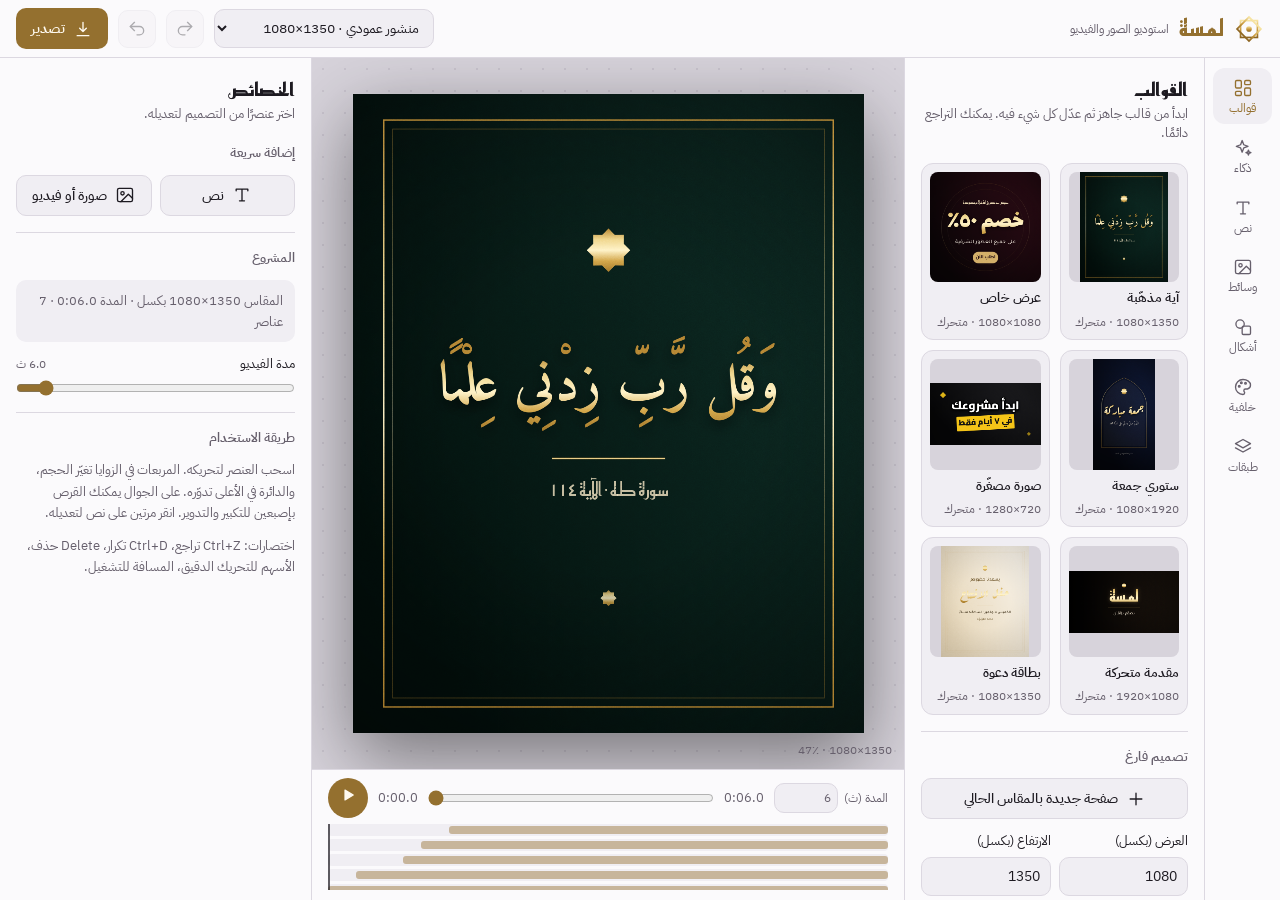
==== studio/index.html @ baea2e4d "Point Lamsa Studio's public link at the latest version Co-Authored-By: Claude Opus 5.5 <noreply@anth" ====
<!doctype html>
<html lang="ar" dir="rtl">
<head>
<meta charset="utf-8">
<meta name="viewport" content="width=device-width,initial-scale=1">
<title>استوديو لمسة</title>
<meta name="description" content="استوديو مجاني لتصميم الصور والفيديو يعمل من المتصفح مباشرة، دون تثبيت.">
<meta name="theme-color" content="#121015">
<link rel="preconnect" href="https://fonts.googleapis.com">
<link rel="preconnect" href="https://fonts.gstatic.com" crossorigin>
<link rel="stylesheet" href="https://fonts.googleapis.com/css2?family=Amiri:wght@400;700&family=Aref+Ruqaa:wght@400;700&family=Cairo:wght@400;700;900&family=Changa:wght@400;700;800&family=El+Messiri:wght@400;700&family=IBM+Plex+Sans+Arabic:wght@400;500;600&family=Lalezar&family=Marhey:wght@400;700&family=Noto+Kufi+Arabic:wght@400;700;900&family=Playfair+Display:wght@400;700;900&family=Reem+Kufi:wght@400;700&family=Scheherazade+New:wght@400;700&family=Tajawal:wght@400;500;700;900&display=swap">
<style>
/* Layout: editor shell. Tool rail and tool panel on the reading (right) side, stage in the centre, properties opposite; on phones the stage sits over a sheet with a bottom tab bar. */
:root{
  --ink:#121015; --panel:#19161d; --raise:#231f28; --line:#302a35; --fg:#f2ece2; --muted:#a0969d;
  --gold:#d4b06a; --gold-hi:#f0d79c; --on-gold:#1a1408; --danger:#e57361; --stage:#0b090d; --dot:#1c1820;
  --f-display:"Reem Kufi","Noto Kufi Arabic",serif;
  --f-body:"IBM Plex Sans Arabic","Tajawal",system-ui,sans-serif;
  color-scheme:dark;
}
@media (prefers-color-scheme: light){
  :root:not([data-theme="dark"]){ --ink:#e9e7ec; --panel:#fbfafc; --raise:#f0eef3; --line:#dcd8e1; --fg:#1d1a21; --muted:#665f6c;
    --gold:#94702f; --gold-hi:#7a5a1f; --on-gold:#fffaf0; --danger:#b8442f; --stage:#d7d3db; --dot:#c9c4ce; color-scheme:light }
}
:root[data-theme="light"]{ --ink:#e9e7ec; --panel:#fbfafc; --raise:#f0eef3; --line:#dcd8e1; --fg:#1d1a21; --muted:#665f6c;
  --gold:#94702f; --gold-hi:#7a5a1f; --on-gold:#fffaf0; --danger:#b8442f; --stage:#d7d3db; --dot:#c9c4ce; color-scheme:light }
:root[data-theme="dark"]{ --ink:#121015; --panel:#19161d; --raise:#231f28; --line:#302a35; --fg:#f2ece2; --muted:#a0969d;
  --gold:#d4b06a; --gold-hi:#f0d79c; --on-gold:#1a1408; --danger:#e57361; --stage:#0b090d; --dot:#1c1820; color-scheme:dark }

*{box-sizing:border-box}
[hidden]{display:none!important}
html,body{height:100%}
body{margin:0;background:var(--ink);color:var(--fg);font:14px/1.5 var(--f-body);-webkit-font-smoothing:antialiased;overflow:hidden}
button,input,select,textarea{font:inherit;color:inherit}
button{cursor:pointer}
:focus-visible{outline:2px solid var(--gold);outline-offset:2px}
svg.i{width:20px;height:20px;flex:none;fill:none;stroke:currentColor;stroke-width:1.6;stroke-linecap:round;stroke-linejoin:round}

.app{height:100%;display:grid;grid-template-columns:76px 300px minmax(0,1fr) 312px;grid-template-rows:58px minmax(0,1fr) auto;
  grid-template-areas:"top top top top" "rail tools stage props" "rail tools time props"}

/* top bar */
.top{grid-area:top;display:flex;align-items:center;gap:10px;padding-inline:16px;background:var(--panel);border-bottom:1px solid var(--line);min-width:0}
.brand{display:flex;align-items:center;gap:10px;margin-inline-end:auto;min-width:0}
.brand svg{width:30px;height:30px;flex:none}
.brand b{font:700 23px/1 var(--f-display);color:var(--gold)}
.brand small{color:var(--muted);font-size:12px;white-space:nowrap}
.top select{max-width:220px;min-width:0;padding:7px 10px;border-radius:10px;border:1px solid var(--line);background:var(--raise)}
.ibtn{display:inline-grid;place-items:center;width:38px;height:38px;border-radius:10px;border:1px solid var(--line);background:var(--raise);color:var(--fg);padding:0;flex:none}
.ibtn:disabled{opacity:.35;cursor:default}
.ibtn.sm{width:32px;height:32px;border-radius:8px}
.ibtn.sm svg.i{width:17px;height:17px}
.btn{display:inline-flex;align-items:center;justify-content:center;gap:8px;padding:9px 14px;border-radius:10px;border:1px solid var(--line);background:var(--raise);color:var(--fg);font-weight:500;text-align:center}
.btn:hover,.ibtn:hover:not(:disabled){border-color:color-mix(in srgb,var(--gold) 55%,var(--line))}
.btn.gold{background:var(--gold);color:var(--on-gold);border-color:transparent;font-weight:600}
.btn.gold:hover{background:var(--gold-hi);color:var(--on-gold)}
.btn.block{width:100%}
.btn.danger{color:var(--danger)}

/* rail */
.rail{grid-area:rail;display:flex;flex-direction:column;gap:4px;padding:10px 8px;background:var(--panel);border-inline-end:1px solid var(--line);overflow:auto}
.rail button{display:grid;justify-items:center;gap:4px;padding:10px 2px 8px;border:0;border-radius:12px;background:none;color:var(--muted);font-size:11.5px;line-height:1.2}
.rail button[aria-current="true"]{background:var(--raise);color:var(--gold)}
.rail button:hover{color:var(--fg)}
.rail .only-m{display:none}

/* panels */
.panel{background:var(--panel);overflow:auto;padding:4px 16px 40px;min-width:0}
.tools{grid-area:tools;border-inline-end:1px solid var(--line)}
.props{grid-area:props;border-inline-start:1px solid var(--line)}
.ptitle{font:700 18px/1.3 var(--f-display);margin:16px 0 4px;color:var(--fg)}
.psub{margin:0 0 4px;color:var(--muted);font-size:12.5px}
.sec{display:grid;gap:12px;padding-block:16px;border-bottom:1px solid var(--line)}
.sec:last-child{border-bottom:0}
.sec>h3{margin:0;font-size:12.5px;font-weight:600;color:var(--muted)}
.ctl{display:grid;gap:6px;min-width:0}
.ctl>label{display:flex;justify-content:space-between;align-items:baseline;gap:8px;font-size:13px}
.ctl output{color:var(--muted);font-variant-numeric:tabular-nums;font-size:12px}
input[type=range]{width:100%;accent-color:var(--gold);margin:0;direction:ltr}
input[type=color]{width:40px;height:30px;padding:0;border:1px solid var(--line);border-radius:8px;background:none;flex:none}
input[type=number],input[type=text],select,textarea{width:100%;padding:8px 10px;border-radius:10px;border:1px solid var(--line);background:var(--raise)}
textarea{resize:vertical;min-height:84px;line-height:1.6}
.row2{display:grid;grid-template-columns:1fr 1fr;gap:8px}
.row3{display:grid;grid-template-columns:repeat(3,1fr);gap:8px}
.colrow{display:flex;gap:10px;align-items:center}
.sw{display:flex;flex-wrap:wrap;gap:5px}
.sw button{width:20px;height:20px;border-radius:50%;border:1px solid var(--line);background:var(--c);padding:0}
.seg{display:flex;flex-wrap:wrap;gap:3px;padding:3px;border-radius:11px;background:var(--raise)}
.seg button{flex:1 1 auto;padding:6px 8px;border:0;border-radius:8px;background:none;color:var(--muted);font-size:12.5px;white-space:nowrap}
.seg button[aria-pressed="true"]{background:var(--panel);color:var(--gold);box-shadow:0 0 0 1px var(--line)}
.tog{display:flex;justify-content:space-between;align-items:center;gap:10px;font-size:13px;cursor:pointer}
.tog input{appearance:none;width:38px;height:22px;border-radius:22px;background:var(--line);position:relative;margin:0;cursor:pointer;flex:none;transition:background .15s}
.tog input::after{content:"";position:absolute;top:3px;inset-inline-start:3px;width:16px;height:16px;border-radius:50%;background:var(--fg);transition:inset-inline-start .15s}
.tog input:checked{background:var(--gold)}
.tog input:checked::after{inset-inline-start:19px;background:var(--on-gold)}
.hint{margin:0;color:var(--muted);font-size:12.5px;line-height:1.7}
.note{padding:10px 12px;border-radius:10px;background:var(--raise);color:var(--muted);font-size:12.5px;line-height:1.7}

/* cards */
.grid2{display:grid;grid-template-columns:repeat(2,minmax(0,1fr));gap:10px}
.grid3{display:grid;grid-template-columns:repeat(3,minmax(0,1fr));gap:8px}
.card{display:grid;gap:6px;padding:8px;border-radius:12px;border:1px solid var(--line);background:var(--raise);text-align:start;min-width:0}
.card:hover{border-color:var(--gold)}
.card canvas,.card .thumb{width:100%;aspect-ratio:1;object-fit:contain;border-radius:8px;background:var(--stage);display:block}
.card span{font-weight:600;font-size:13px}
.card small{color:var(--muted);font-size:11.5px;font-variant-numeric:tabular-nums}
.style-card{min-height:84px;display:grid;place-items:center;padding:10px 6px;border-radius:12px;border:1px solid var(--line);background:#141116;color:#fff;font-size:24px;line-height:1.2;overflow:hidden}
.style-card:hover{border-color:var(--gold)}
.shape-btn{aspect-ratio:1;display:grid;place-items:center;border-radius:12px;border:1px solid var(--line);background:var(--raise);padding:6px}
.shape-btn:hover{border-color:var(--gold)}
.shape-btn canvas{width:100%;height:100%}
.fonts{display:grid;grid-template-columns:repeat(2,minmax(0,1fr));gap:6px}
.fonts button{padding:8px 6px;border-radius:10px;border:1px solid var(--line);background:var(--raise);font-size:17px;line-height:1.3;white-space:nowrap;overflow:hidden;text-overflow:ellipsis}
.fonts button[aria-pressed="true"]{border-color:var(--gold);color:var(--gold)}
.grads{display:grid;grid-template-columns:repeat(5,minmax(0,1fr));gap:6px}
.grads button{aspect-ratio:1;border-radius:10px;border:1px solid var(--line);background:var(--g);padding:0}
.media-thumb{position:relative;aspect-ratio:1;border-radius:10px;overflow:hidden;border:1px solid var(--line);background:var(--stage);padding:0}
.media-thumb img,.media-thumb video{width:100%;height:100%;object-fit:cover;display:block}
.ai-res{display:grid;gap:6px;padding:6px;border-radius:12px;border:1px solid var(--line);background:var(--raise)}
.ai-res img{width:100%;aspect-ratio:1;object-fit:cover;border-radius:8px;display:block;background:var(--stage)}
.ai-res .row2 .btn{padding:6px 8px;font-size:12.5px}
.chips{display:flex;flex-wrap:wrap;gap:6px}
.chips button{padding:5px 10px;border-radius:20px;border:1px solid var(--line);background:var(--raise);font-size:12.5px;color:var(--muted)}
.chips button:hover{color:var(--fg);border-color:var(--gold)}
.busy{display:flex;align-items:center;gap:10px}
.busy i{width:16px;height:16px;border-radius:50%;border:2px solid var(--line);border-top-color:var(--gold);animation:spin .8s linear infinite;flex:none}
@keyframes spin{to{transform:rotate(360deg)}}
.media-thumb em{position:absolute;inset-inline-start:4px;bottom:4px;font-style:normal;font-size:10.5px;padding:1px 6px;border-radius:6px;background:rgb(0 0 0 / .6);color:#fff}

/* layers list */
.layers{display:grid;gap:6px}
.layer{display:flex;align-items:center;gap:8px;padding:6px 8px;border-radius:10px;border:1px solid var(--line);background:var(--raise);min-width:0}
.layer[aria-selected="true"]{border-color:var(--gold)}
.layer .nm{flex:1;min-width:0;white-space:nowrap;overflow:hidden;text-overflow:ellipsis;background:none;border:0;text-align:start;padding:4px 0}
.layer .ibtn{width:28px;height:28px;border-radius:7px;background:none;border-color:transparent}
.layer .ibtn svg.i{width:16px;height:16px}
.layer .ty{color:var(--gold);display:grid}
.phead{display:flex;align-items:center;gap:10px;padding-block:14px 12px;border-bottom:1px solid var(--line)}
.phead>div:first-child{flex:1;min-width:0;display:grid}
.phead small{color:var(--muted);font-size:12px}
.phead strong{font:700 16px/1.3 var(--f-display);white-space:nowrap;overflow:hidden;text-overflow:ellipsis}
.acts{display:flex;gap:6px}

/* stage */
.stage{grid-area:stage;position:relative;display:grid;place-items:center;overflow:hidden;background-color:var(--stage);
  background-image:radial-gradient(var(--dot) 1px,transparent 1.2px);background-size:22px 22px;touch-action:none}
.stage canvas{display:block;box-shadow:0 24px 70px rgb(0 0 0 / .45),0 0 0 1px rgb(255 255 255 / .06);touch-action:none;cursor:default}
.stage.drop::after{content:"أفلت الملفات هنا";position:absolute;inset:16px;display:grid;place-items:center;border:2px dashed var(--gold);border-radius:18px;background:rgb(0 0 0 / .45);color:#fff;font:700 22px var(--f-display)}
.zoomtag{position:absolute;bottom:10px;inset-inline-start:12px;font-size:11.5px;color:var(--muted);font-variant-numeric:tabular-nums;pointer-events:none}

/* timeline */
.time{grid-area:time;background:var(--panel);border-top:1px solid var(--line);padding:8px 16px 10px;display:grid;gap:6px;min-width:0}
.tbar{display:flex;align-items:center;gap:10px;direction:ltr;min-width:0}
.tbar .play{width:40px;height:40px;border-radius:50%;background:var(--gold);color:var(--on-gold);border:0}
.tbar .play svg.i{width:18px;height:18px}
.tbar .tc{font-variant-numeric:tabular-nums;font-size:12.5px;color:var(--muted);white-space:nowrap}
.tbar input[type=range]{flex:1;min-width:60px}
.tbar label{display:flex;align-items:center;gap:6px;font-size:12px;color:var(--muted);direction:rtl;white-space:nowrap}
.tbar input[type=number]{width:64px;padding:5px 6px}
.tracks{position:relative;direction:ltr;display:grid;gap:3px;max-height:66px;overflow:auto}
.track{position:relative;height:12px;border-radius:4px;background:var(--raise);cursor:pointer;border:0;padding:0;width:100%}
.track i{position:absolute;top:2px;bottom:2px;border-radius:3px;background:color-mix(in srgb,var(--gold) 45%,var(--raise))}
.track[aria-selected="true"] i{background:var(--gold)}
.playhead{position:absolute;top:0;bottom:0;width:2px;background:var(--fg);pointer-events:none;opacity:.7}

/* modal + toast */
.modal{position:fixed;inset:0;z-index:50;display:grid;place-items:center;padding:16px;background:rgb(0 0 0 / .55)}
.sheet{width:min(480px,100%);max-height:100%;overflow:auto;background:var(--panel);border:1px solid var(--line);border-radius:18px;padding:20px;display:grid;gap:16px}
.sheet header{display:flex;align-items:center;justify-content:space-between;gap:10px}
.sheet h2{margin:0;font:700 20px/1.3 var(--f-display)}
.exgrid{display:grid;gap:8px}
.exopt{display:flex;align-items:center;gap:12px;padding:12px 14px;border-radius:12px;border:1px solid var(--line);background:var(--raise);text-align:start;width:100%}
.exopt:hover{border-color:var(--gold)}
.exopt span{display:grid;flex:1}
.exopt b{font-weight:600}
.exopt small{color:var(--muted);font-size:12px}
.exopt svg.i{color:var(--gold)}
.progress{height:8px;border-radius:8px;background:var(--raise);overflow:hidden}
.progress i{display:block;height:100%;width:0;background:var(--gold);transition:width .2s linear}
.toast{position:fixed;z-index:60;inset-inline:0;margin-inline:auto;bottom:calc(24px + env(safe-area-inset-bottom,0px));width:max-content;max-width:calc(100% - 32px);
  padding:10px 16px;border-radius:12px;background:var(--fg);color:var(--ink);font-weight:500;box-shadow:0 10px 30px rgb(0 0 0 / .3);transition:opacity .2s,transform .2s}
.toast[data-hide]{opacity:0;transform:translateY(8px);pointer-events:none}
.pool{position:fixed;width:1px;height:1px;opacity:0;pointer-events:none;overflow:hidden;inset-inline-start:0;top:0}

@media (max-width: 959px){
  .app{grid-template-columns:minmax(0,1fr);grid-template-rows:54px minmax(0,1fr) auto minmax(0,42%) auto;
    grid-template-areas:"top" "stage" "time" "tools" "rail"}
  .props{grid-area:tools;border:0}
  .tools{border:0}
  .app:not(.show-props) .props{display:none}
  .app.show-props .tools{display:none}
  .rail{flex-direction:row;gap:2px;padding:4px 6px;border-inline-end:0;border-top:1px solid var(--line);overflow-x:auto}
  .rail button{flex:1 0 54px;padding:7px 2px 6px;font-size:10.5px}
  .rail .only-m{display:grid}
  .top{padding-inline:12px;gap:8px}
  .brand small,.hide-m{display:none}
  .top select{max-width:150px;font-size:12.5px;padding:6px 8px}
  .ibtn{width:34px;height:34px}
  .time{padding:6px 12px 8px}
  .tracks{display:none}
  .grid2{grid-template-columns:repeat(auto-fill,minmax(140px,1fr))}
  .fonts{grid-template-columns:repeat(auto-fill,minmax(120px,1fr))}
}
@media (max-width: 440px){ #exportBtn span{display:none} #exportBtn{padding:8px 10px} .brand b{font-size:20px} }
@media (prefers-reduced-motion: reduce){ *{transition:none!important} }
</style>
</head>
<body>
<div class="app" id="app">
  <header class="top">
    <div class="brand">
      <svg viewBox="0 0 32 32" aria-hidden="true"><defs><linearGradient id="lg" x1="0" y1="0" x2="0" y2="1"><stop offset="0" stop-color="#f6e3a1"/><stop offset=".55" stop-color="#c99a3d"/><stop offset="1" stop-color="#8c6421"/></linearGradient></defs>
        <g fill="none" stroke="url(#lg)" stroke-width="1.8"><rect x="7" y="7" width="18" height="18"/><rect x="7" y="7" width="18" height="18" transform="rotate(45 16 16)"/></g><circle cx="16" cy="16" r="3" fill="url(#lg)"/></svg>
      <b>لمسة</b><small>استوديو الصور والفيديو</small>
    </div>
    <select id="sizeSel" aria-label="مقاس التصميم"></select>
    <button class="ibtn" id="undoBtn" title="تراجع (Ctrl+Z)" aria-label="تراجع"></button>
    <button class="ibtn" id="redoBtn" title="إعادة (Ctrl+Y)" aria-label="إعادة"></button>
    <button class="btn gold" id="exportBtn"></button>
  </header>

  <nav class="rail" id="rail" aria-label="الأدوات"></nav>
  <aside class="panel tools" id="tools" aria-label="لوحة الأدوات"></aside>

  <main class="stage" id="stage">
    <canvas id="cv" width="1080" height="1080" aria-label="مساحة التصميم"></canvas>
    <span class="zoomtag" id="zoomTag"></span>
  </main>

  <section class="time" aria-label="الخط الزمني">
    <div class="tbar">
      <button class="play" id="playBtn" aria-label="تشغيل المعاينة"></button>
      <span class="tc" id="tcur">0:00.0</span>
      <input type="range" id="scrub" min="0" max="6" step="0.01" value="0" aria-label="الوقت">
      <span class="tc" id="tdur">0:06.0</span>
      <label class="hide-m" for="durIn">المدة (ث)<input type="number" id="durIn" min="1" max="600" step="0.5" value="6"></label>
    </div>
    <div class="tracks" id="tracks"></div>
  </section>

  <aside class="panel props" id="props" aria-label="خصائص العنصر"></aside>
</div>

<div class="modal" id="exportModal" hidden>
  <div class="sheet" role="dialog" aria-modal="true" aria-labelledby="exTitle">
    <header><h2 id="exTitle">تصدير التصميم</h2><button class="ibtn sm" id="exClose" aria-label="إغلاق"></button></header>
    <div id="exChoose" class="exgrid">
      <div class="ctl"><label><span>دقة الصورة</span></label><div class="seg" id="exScale"></div></div>
      <button class="exopt" data-fmt="png"><span><b>صورة PNG</b><small>أعلى جودة، مناسبة للطباعة والشعارات</small></span></button>
      <button class="exopt" data-fmt="jpg"><span><b>صورة JPG</b><small>حجم أصغر للنشر السريع</small></span></button>
      <button class="exopt" data-fmt="video"><span><b id="exVidName">فيديو</b><small id="exVidSub"></small></span></button>
      <p class="hint" id="exNote"></p>
    </div>
    <div id="exProg" class="exgrid" hidden>
      <p class="hint" id="exProgTxt">جارِ تسجيل الفيديو… ابقَ في هذه الصفحة حتى ينتهي.</p>
      <div class="progress"><i id="exBar"></i></div>
      <button class="btn" id="exCancel">إلغاء التصدير</button>
    </div>
  </div>
</div>
<div class="toast" id="toast" data-hide role="status" aria-live="polite"></div>
<div class="pool" id="pool" aria-hidden="true"></div>
<input type="file" id="fileIn" hidden>

<script>
'use strict';
document.documentElement.lang = 'ar';
document.documentElement.dir = 'rtl';

/* ---------- helpers ---------- */
const $ = (s, r = document) => r.querySelector(s);
const DEG = Math.PI / 180;
const clamp = (v, a = 0, b = 1) => Math.min(b, Math.max(a, v));
const uid = () => Math.random().toString(36).slice(2, 10);
const easeOut = p => 1 - Math.pow(1 - p, 3);
const backOut = p => { const c = 1.9; return 1 + (c + 1) * Math.pow(p - 1, 3) + c * Math.pow(p - 1, 2); };
const isAr = s => /[؀-ۿݐ-ݿﭐ-﷿ﹰ-﻿]/.test(s || '');
const fmtT = t => `\u2066${Math.floor(t / 60)}:${(t % 60).toFixed(1).padStart(4, '0')}\u2069`;
const dim = (w, hh) => `\u2066${w}×${hh}\u2069`;
const isObj = v => v && typeof v === 'object' && !Array.isArray(v);
function merge(t, ...ss) { for (const s of ss) for (const k in s) { if (isObj(s[k]) && isObj(t[k])) merge(t[k], s[k]); else t[k] = isObj(s[k]) ? merge({}, s[k]) : s[k]; } return t; }
function hexA(hex, a = 1) { const n = parseInt(hex.slice(1), 16); return `rgba(${n >> 16 & 255},${n >> 8 & 255},${n & 255},${a})`; }
function once(el, ev) { return new Promise((res, rej) => { el.addEventListener(ev, res, { once: true }); el.addEventListener('error', () => rej(new Error('load')), { once: true }); }); }
function h(tag, attrs = {}, ...kids) {
  const el = document.createElement(tag); let val;
  for (const [k, v] of Object.entries(attrs || {})) {
    if (v == null || v === false) continue;
    if (k === 'class') el.className = v;
    else if (k === 'value') val = v;
    else if (k.startsWith('on') && typeof v === 'function') el.addEventListener(k.slice(2), v);
    else el.setAttribute(k, v === true ? '' : v);
  }
  for (const c of kids.flat(Infinity)) if (c != null && c !== false) el.append(c.nodeType ? c : document.createTextNode(c));
  if (val !== undefined) el.value = val;
  return el;
}
const ICONS = {
  templates: '<rect x="3" y="3" width="7" height="9" rx="1.5"/><rect x="14" y="3" width="7" height="5" rx="1.5"/><rect x="14" y="12" width="7" height="9" rx="1.5"/><rect x="3" y="16" width="7" height="5" rx="1.5"/>',
  text: '<path d="M5 7V5h14v2M12 5v14M9 19h6"/>',
  media: '<rect x="3" y="4" width="18" height="16" rx="2"/><circle cx="9" cy="10" r="2"/><path d="m21 16-5-5-9 9"/>',
  shapes: '<circle cx="8.5" cy="8.5" r="5"/><rect x="11" y="11" width="10" height="10" rx="1.5"/>',
  bg: '<path d="M12 3a9 9 0 1 0 0 18c1.1 0 2-.9 2-2 0-.5-.2-1-.5-1.3-.3-.4-.5-.8-.5-1.3 0-1.1.9-2 2-2h2.3A4.7 4.7 0 0 0 21 9.7C21 5.9 17 3 12 3Z"/><circle cx="7.5" cy="11" r="1"/><circle cx="10" cy="7" r="1"/><circle cx="15" cy="7.5" r="1"/>',
  layers: '<path d="m12 3 9 5-9 5-9-5 9-5Z"/><path d="m3 13 9 5 9-5"/>',
  props: '<path d="M4 6h9M17 6h3M4 12h3M11 12h9M4 18h11M19 18h1"/><circle cx="15" cy="6" r="2"/><circle cx="9" cy="12" r="2"/><circle cx="17" cy="18" r="2"/>',
  undo: '<path d="m15 14 5-5-5-5"/><path d="M20 9H9a5 5 0 0 0 0 10h3"/>',
  redo: '<path d="M9 14 4 9l5-5"/><path d="M4 9h11a5 5 0 0 1 0 10h-3"/>',
  download: '<path d="M12 4v11m0 0-4-4m4 4 4-4M5 20h14"/>',
  play: '<path d="M8 5.5v13l11-6.5-11-6.5Z" fill="currentColor"/>',
  pause: '<rect x="6.5" y="5" width="4" height="14" rx="1" fill="currentColor"/><rect x="13.5" y="5" width="4" height="14" rx="1" fill="currentColor"/>',
  trash: '<path d="M4 7h16M10 11v6M14 11v6M6 7l1 13h10l1-13M9 7V4h6v3"/>',
  copy: '<rect x="8" y="8" width="12" height="12" rx="2"/><path d="M16 8V5a1 1 0 0 0-1-1H5a1 1 0 0 0-1 1v10a1 1 0 0 0 1 1h3"/>',
  up: '<path d="m6 15 6-6 6 6"/>', down: '<path d="m6 9 6 6 6-6"/>',
  eye: '<path d="M2 12s3.5-7 10-7 10 7 10 7-3.5 7-10 7S2 12 2 12Z"/><circle cx="12" cy="12" r="3"/>',
  eyeoff: '<path d="M3 3l18 18M10.6 5.1A10 10 0 0 1 12 5c6.5 0 10 7 10 7a17 17 0 0 1-3 3.8M6.3 6.3A17 17 0 0 0 2 12s3.5 7 10 7a9.6 9.6 0 0 0 5.7-1.8"/>',
  lock: '<rect x="5" y="11" width="14" height="10" rx="2"/><path d="M8 11V7a4 4 0 0 1 8 0v4"/>',
  unlock: '<rect x="5" y="11" width="14" height="10" rx="2"/><path d="M8 11V7a4 4 0 0 1 7.5-2"/>',
  video: '<rect x="3" y="6" width="13" height="12" rx="2"/><path d="m16 10 5-3v10l-5-3"/>',
  music: '<path d="M9 18V5l11-2v13"/><circle cx="6" cy="18" r="3"/><circle cx="17" cy="16" r="3"/>',
  film: '<rect x="3" y="3" width="18" height="18" rx="2"/><path d="M7 3v18M17 3v18M3 8h4M3 16h4M17 8h4M17 16h4"/>',
  plus: '<path d="M12 5v14M5 12h14"/>',
  ai: '<path d="M11 3l1.9 5.1L18 10l-5.1 1.9L11 17l-1.9-5.1L4 10l5.1-1.9L11 3Z"/><path d="M18.5 14.5l.8 2.2 2.2.8-2.2.8-.8 2.2-.8-2.2-2.2-.8 2.2-.8.8-2.2Z"/>', close: '<path d="M6 6l12 12M18 6 6 18"/>',
  shape: '<path d="m12 3 2.6 5.6 6 .7-4.5 4.1 1.2 6L12 16.4 6.7 19.4l1.2-6L3.4 9.3l6-.7L12 3Z"/>',
  image: '<rect x="3" y="4" width="18" height="16" rx="2"/><circle cx="9" cy="10" r="2"/><path d="m21 16-5-5-9 9"/>',
  flipx: '<path d="M12 3v18M9 7 4 12l5 5V7ZM15 7l5 5-5 5V7Z"/>',
  flipy: '<path d="M3 12h18M7 9l5-5 5 5H7ZM7 15l5 5 5-5H7Z"/>',
  front: '<rect x="8" y="8" width="12" height="12" rx="2" fill="currentColor" fill-opacity=".25"/><path d="M4 16V5a1 1 0 0 1 1-1h11"/>',
  back: '<rect x="4" y="4" width="12" height="12" rx="2"/><path d="M20 8v11a1 1 0 0 1-1 1H8"/>',
};
const icon = n => { const s = document.createElementNS('http://www.w3.org/2000/svg', 'svg'); s.setAttribute('viewBox', '0 0 24 24'); s.setAttribute('class', 'i'); s.setAttribute('aria-hidden', 'true'); s.innerHTML = ICONS[n] || ''; return s; };

/* ---------- design data ---------- */
const FONTS = [
  ['Amiri', 'أميري'], ['Aref Ruqaa', 'رقعة عارف'], ['Reem Kufi', 'ريم كوفي'], ['Cairo', 'القاهرة'],
  ['Tajawal', 'تجوال'], ['El Messiri', 'المسيري'], ['Lalezar', 'لاله‌زار'], ['Changa', 'تشانجا'],
  ['Marhey', 'مرحى'], ['Noto Kufi Arabic', 'نوتو كوفي'], ['Scheherazade New', 'شهرزاد'], ['Playfair Display', 'Playfair'],
];
const METALS = {
  gold: ['#b88a36', '#f0d78f', '#fff3c9', '#d4a84c', '#a87d2e'],
  silver: ['#8d9196', '#dde1e6', '#ffffff', '#b2b7bd', '#878b91'],
  rose: ['#a8645a', '#ebbba8', '#fde3d6', '#cf8c78', '#a35d52'],
};
const SWATCHES = ['#ffffff', '#f2e6c9', '#d4b06a', '#9b7428', '#141116', '#0d2b24', '#5a1023', '#0f1f3d', '#4cc9ff', '#e85d4a'];
const GRADS = [
  ['زمردي', '#0e2c25', '#03110d'], ['عنابي', '#2a0b14', '#0b0507'], ['كحلي', '#101a38', '#05070f'], ['فحمي', '#211b16', '#000000'],
  ['بنفسجي ملكي', '#29123a', '#0a0410'], ['فيروزي', '#123540', '#041216'], ['ذهبي داكن', '#3a2a14', '#0e0a05'], ['عاجي', '#f7f1e6', '#e6d6b8'],
  ['وردي هادئ', '#f6e4e1', '#d9b2ad'], ['سماوي', '#dfeaf3', '#a9c3d8'],
];
const SIZES = [
  [1080, 1080, 'منشور مربع'], [1080, 1350, 'منشور عمودي'], [1080, 1920, 'ستوري وريلز'], [1920, 1080, 'فيديو يوتيوب'],
  [1280, 720, 'صورة مصغّرة'], [1640, 624, 'غلاف فيسبوك'], [1500, 500, 'غلاف X'], [2480, 3508, 'A4 للطباعة'],
];
const F0 = { bright: 100, contrast: 100, sat: 100, blur: 0, hue: 0, gray: 0, sepia: 0 };
const FILTERS = [
  ['أصلي', {}], ['دافئ', { sepia: 25, sat: 115, bright: 103 }], ['بارد', { sat: 85, hue: 12, contrast: 105 }],
  ['أبيض وأسود', { gray: 100, contrast: 115 }], ['كلاسيكي', { sepia: 60, contrast: 95, bright: 105 }],
  ['درامي', { contrast: 140, sat: 80, bright: 92 }], ['حيوي', { sat: 145, contrast: 110 }], ['حالم', { bright: 110, contrast: 85, sat: 110, blur: 1 }],
];
const IN_ANIMS = [['none', 'بدون'], ['fade', 'ظهور'], ['up', 'صعود'], ['down', 'نزول'], ['right', 'من اليمين'], ['left', 'من اليسار'], ['zoom', 'تكبير'], ['pop', 'قفزة'], ['blur', 'من الضباب'], ['spin', 'دوران'], ['type', 'آلة كاتبة']];
const OUT_ANIMS = [['none', 'بدون'], ['fade', 'اختفاء'], ['zoom', 'تصغير'], ['down', 'هبوط'], ['blur', 'إلى الضباب']];
const LOOPS = [['none', 'بدون'], ['pulse', 'نبض'], ['float', 'طفو'], ['kenburns', 'زووم سينمائي'], ['sway', 'تمايل']];
const SHAPES = [['rect', 'مستطيل'], ['ellipse', 'دائرة'], ['triangle', 'مثلث'], ['star', 'نجمة'], ['star8', 'نجمة ثمانية'], ['hexagon', 'سداسي'], ['diamond', 'معيّن'], ['arch', 'قوس محراب'], ['line', 'خط']];
const SHAPE_NAMES = Object.fromEntries(SHAPES);
const TYPE_NAMES = { text: 'نص', image: 'صورة', video: 'فيديو', shape: 'شكل' };

const defaultBg = () => ({ type: 'gradient', c1: '#0e2c25', c2: '#03110d', angle: 160, mediaId: null, blur: 0, dim: 0, vignette: 40, grain: 10 });
const newDoc = (w, h, bg) => ({ w, h, duration: 6, bg: merge(defaultBg(), bg || {}), layers: [], audio: null });
function baseLayer(D, type) {
  return { id: uid(), type, x: D.w / 2, y: D.h / 2, w: 200, h: 100, rot: 0, opacity: 1, hidden: false, locked: false, flipX: false, flipY: false,
    shadow: { on: false, color: '#000000', alpha: .45, blur: 30, x: 0, y: 12 },
    anim: { in: 'fade', out: 'none', loop: 'none', dur: .8, start: 0, end: null } };
}
const mkText = (D, o) => merge(baseLayer(D, 'text'), {
  text: 'نص جديد', font: 'Cairo', weight: 700, size: 80, lineH: 1.35, align: 'center',
  fill: { type: 'solid', c1: '#ffffff', c2: '#d4b06a', angle: 90 }, stroke: { on: false, color: '#000000', w: 6 },
  box: { on: false, color: '#000000', alpha: .5, pad: 24, radius: 16 } }, o || {});
const mkShape = (D, o) => merge(baseLayer(D, 'shape'), {
  shape: 'rect', w: 320, h: 320, radius: 0, fillOn: true, fill: { type: 'solid', c1: '#d4b06a', c2: '#8c6421', angle: 90 },
  stroke: { on: false, w: 6, fill: { type: 'gold', c1: '#d4b06a', c2: '#ffffff', angle: 90 } } }, o || {});
const mkMedia = (D, type, m, o) => merge(baseLayer(D, type), {
  mediaId: m.id, w: m.w, h: m.h, mask: 'none', radius: 0, fx: 50, fy: 50, border: { on: false, w: 8, color: '#d4b06a' },
  f: { ...F0 }, trim: 0, volume: 1, muted: false }, o || {});

/* ---------- templates ---------- */
const gold = { type: 'gold' };
const TEMPLATES = [
  { name: 'آية مذهّبة', make() {
    const D = newDoc(1080, 1350, { c1: '#0e2c25', c2: '#03110d', vignette: 55, grain: 12 });
    D.layers = [
      mkShape(D, { w: 950, h: 1240, fillOn: false, stroke: { on: true, w: 3, fill: gold }, anim: { dur: 1.4 } }),
      mkShape(D, { w: 912, h: 1202, fillOn: false, opacity: .45, stroke: { on: true, w: 1.5, fill: gold }, anim: { dur: 1.6 } }),
      mkShape(D, { shape: 'star8', y: 330, w: 92, h: 92, fill: gold, anim: { in: 'spin', dur: 1.2, loop: 'sway' } }),
      mkText(D, { text: 'وَقُل رَّبِّ زِدْنِي عِلْمًا', font: 'Amiri', size: 116, y: 630, fill: gold, shadow: { on: true, alpha: .55, blur: 28, y: 10 }, anim: { in: 'up', dur: 1.1, start: .3 } }),
      mkShape(D, { shape: 'line', y: 770, w: 240, h: 3, fill: gold, anim: { in: 'zoom', start: .8 } }),
      mkText(D, { text: 'سورة طه · الآية ١١٤', font: 'Reem Kufi', weight: 400, size: 40, y: 840, fill: { c1: '#e9dcbc' }, opacity: .85, anim: { start: 1 } }),
      mkShape(D, { shape: 'star8', y: 1065, w: 34, h: 34, fill: gold, opacity: .8, anim: { start: 1.3 } }),
    ];
    return D; } },
  { name: 'عرض خاص', make() {
    const D = newDoc(1080, 1080, { c1: '#2a0b14', c2: '#0b0507', angle: 150, vignette: 50 });
    D.layers = [
      mkShape(D, { shape: 'ellipse', w: 860, h: 860, fillOn: false, opacity: .3, stroke: { on: true, w: 2, fill: gold }, anim: { dur: 1.5, loop: 'pulse' } }),
      mkShape(D, { shape: 'ellipse', w: 740, h: 740, fillOn: false, opacity: .16, stroke: { on: true, w: 1.5, fill: gold }, anim: { dur: 1.8 } }),
      mkText(D, { text: 'عرض حصري لفترة محدودة', font: 'Reem Kufi', weight: 400, size: 44, y: 300, fill: { c1: '#ead9b5' }, anim: { in: 'down' } }),
      mkText(D, { text: 'خصم ٥٠٪', font: 'Lalezar', weight: 400, size: 230, y: 510, fill: gold, shadow: { on: true, alpha: .6, blur: 40, y: 14 }, anim: { in: 'pop', start: .3, dur: .9 } }),
      mkText(D, { text: 'على جميع العطور الشرقية', font: 'Tajawal', weight: 500, size: 54, y: 690, fill: { c1: '#f4ece0' }, anim: { start: .8 } }),
      mkText(D, { text: 'اطلب الآن', font: 'Cairo', weight: 700, size: 46, y: 840, fill: { c1: '#1f0a10' }, box: { on: true, color: '#d4b06a', alpha: 1, pad: 26, radius: 60 }, anim: { in: 'up', start: 1.1, loop: 'pulse' } }),
    ];
    return D; } },
  { name: 'ستوري جمعة', make() {
    const D = newDoc(1080, 1920, { c1: '#101a38', c2: '#05070f', vignette: 60, grain: 12 });
    D.layers = [
      mkShape(D, { shape: 'arch', y: 930, w: 720, h: 1150, fill: { c1: '#ffffff' }, opacity: .04, anim: { dur: 1.6 } }),
      mkShape(D, { shape: 'arch', y: 930, w: 780, h: 1210, fillOn: false, stroke: { on: true, w: 4, fill: gold }, anim: { dur: 1.4 } }),
      mkShape(D, { shape: 'star8', y: 560, w: 110, h: 110, fill: gold, anim: { in: 'spin', dur: 1.2, loop: 'sway' } }),
      mkText(D, { text: 'جمعة مباركة', font: 'Aref Ruqaa', size: 190, y: 900, fill: gold, shadow: { on: true, alpha: .6, blur: 36, y: 12 }, anim: { in: 'zoom', start: .3, dur: 1.1, loop: 'float' } }),
      mkText(D, { text: 'اللّٰهمّ صلِّ وسلّم على نبيّنا محمد', font: 'Amiri', weight: 400, size: 56, y: 1120, fill: { c1: '#efe6d2' }, anim: { in: 'up', start: .9 } }),
      mkText(D, { text: 'شاركها مع من تحب', font: 'Tajawal', weight: 400, size: 38, y: 1640, fill: { c1: '#efe6d2' }, opacity: .7, anim: { start: 1.4 } }),
    ];
    return D; } },
  { name: 'صورة مصغّرة', make() {
    const D = newDoc(1280, 720, { c1: '#1c1c1f', c2: '#060607', angle: 120, vignette: 35, grain: 8 });
    D.layers = [
      mkShape(D, { shape: 'diamond', x: 150, y: 140, w: 70, h: 70, fill: { c1: '#f5c518' }, opacity: .9, anim: { in: 'spin' } }),
      mkShape(D, { shape: 'diamond', x: 1140, y: 590, w: 46, h: 46, fill: { c1: '#f5c518' }, opacity: .6, anim: { in: 'spin', start: .3 } }),
      mkText(D, { text: 'ابدأ مشروعك', font: 'Cairo', weight: 900, size: 132, y: 280, stroke: { on: true, color: '#000000', w: 10 }, shadow: { on: true, alpha: .6, blur: 20, y: 10 }, anim: { in: 'right' } }),
      mkText(D, { text: 'في ٧ أيام فقط', font: 'Cairo', weight: 900, size: 92, y: 460, rot: -3, fill: { c1: '#111111' }, box: { on: true, color: '#f5c518', alpha: 1, pad: 22, radius: 10 }, anim: { in: 'pop', start: .4 } }),
    ];
    return D; } },
  { name: 'مقدمة متحركة', make() {
    const D = newDoc(1920, 1080, { c1: '#1d150e', c2: '#000000', angle: 180, vignette: 60, grain: 18 });
    D.duration = 5;
    D.layers = [
      mkShape(D, { shape: 'star8', y: 250, w: 80, h: 80, fill: gold, anim: { in: 'spin', dur: 1.2, loop: 'sway', out: 'fade' } }),
      mkText(D, { text: 'لمسة', font: 'Reem Kufi', size: 280, y: 470, fill: gold, shadow: { on: true, color: '#d4b06a', alpha: .35, blur: 60, y: 0 }, anim: { in: 'pop', start: .4, dur: 1, loop: 'pulse', out: 'fade' } }),
      mkShape(D, { shape: 'line', y: 640, w: 560, h: 3, fill: gold, anim: { in: 'zoom', start: .9, dur: 1, out: 'fade' } }),
      mkText(D, { text: 'نصمّم بإتقان', font: 'El Messiri', weight: 400, size: 70, y: 740, fill: { c1: '#efe4cf' }, anim: { in: 'up', start: 1.3, out: 'fade' } }),
    ];
    return D; } },
  { name: 'بطاقة دعوة', make() {
    const D = newDoc(1080, 1350, { c1: '#f7f1e6', c2: '#e6d6b8', vignette: 15, grain: 8 });
    const brown = { c1: '#6b5226' };
    D.layers = [
      mkShape(D, { w: 960, h: 1230, fillOn: false, stroke: { on: true, w: 2.5, fill: gold } }),
      mkShape(D, { w: 925, h: 1195, fillOn: false, opacity: .5, stroke: { on: true, w: 1, fill: gold } }),
      mkShape(D, { shape: 'star8', y: 270, w: 72, h: 72, fill: gold, anim: { in: 'spin' } }),
      mkText(D, { text: 'يسعدنا حضوركم', font: 'El Messiri', weight: 400, size: 54, y: 410, fill: brown, anim: { start: .3 } }),
      mkText(D, { text: 'حفل الافتتاح', font: 'Aref Ruqaa', size: 150, y: 590, fill: gold, anim: { in: 'zoom', start: .5 } }),
      mkShape(D, { shape: 'line', y: 720, w: 200, h: 2, fill: gold, anim: { in: 'zoom', start: .8 } }),
      mkText(D, { text: 'الخميس ٥ نوفمبر · الساعة ٨ مساءً', font: 'Tajawal', weight: 500, size: 44, y: 810, fill: { c1: '#3a2c14' }, anim: { in: 'up', start: 1 } }),
      mkText(D, { text: 'قاعة اللؤلؤة', font: 'Tajawal', weight: 400, size: 40, y: 890, fill: brown, anim: { in: 'up', start: 1.2 } }),
    ];
    return D; } },
];
const TEXT_STYLES = [
  { n: 'ذهبي ملكي', css: 'font-family:Amiri;font-weight:700;background:linear-gradient(#e9cf86,#fff3c9 45%,#c99a3d 70%,#8c6421);-webkit-background-clip:text;background-clip:text;color:transparent', o: { text: 'الفخامة في التفاصيل', font: 'Amiri', size: 110, fill: gold, shadow: { on: true, alpha: .5, blur: 24, y: 8 } } },
  { n: 'كوفي حديث', css: 'font-family:"Reem Kufi";font-weight:700', o: { text: 'عنوان عصري', font: 'Reem Kufi', size: 100 } },
  { n: 'رقعة', css: 'font-family:"Aref Ruqaa";font-weight:700;color:#f2e6c9', o: { text: 'بكل حب', font: 'Aref Ruqaa', size: 120, fill: { c1: '#f2e6c9' } } },
  { n: 'إعلان جريء', css: 'font-family:Lalezar;-webkit-text-stroke:1.5px #000;paint-order:stroke fill', o: { text: 'عرض اليوم', font: 'Lalezar', weight: 400, size: 150, stroke: { on: true, color: '#000000', w: 8 } } },
  { n: 'شريط عنوان', css: 'font-family:Cairo;font-weight:700;font-size:17px;color:#1a1408;background:#d4b06a;padding:6px 14px;border-radius:40px', o: { text: 'اطلب الآن', font: 'Cairo', size: 60, fill: { c1: '#1a1408' }, box: { on: true, color: '#d4b06a', alpha: 1, pad: 28, radius: 999 } } },
  { n: 'توهّج نيون', css: 'font-family:Changa;font-weight:800;text-shadow:0 0 10px #4cc9ff,0 0 22px #4cc9ff', o: { text: 'سهرة الليلة', font: 'Changa', weight: 800, size: 110, shadow: { on: true, color: '#4cc9ff', alpha: 1, blur: 40, x: 0, y: 0 } } },
  { n: 'فضّي', css: 'font-family:"El Messiri";font-weight:700;background:linear-gradient(#d9dde2,#fff 45%,#a9aeb4 70%,#6c7076);-webkit-background-clip:text;background-clip:text;color:transparent', o: { text: 'إصدار خاص', font: 'El Messiri', size: 110, fill: { type: 'silver' } } },
  { n: 'ترجمة فيديو', css: 'font-family:Tajawal;font-weight:700;font-size:16px;background:rgb(0 0 0 / .65);padding:4px 10px;border-radius:8px', o: { text: 'اكتب الترجمة هنا', font: 'Tajawal', size: 54, box: { on: true, color: '#000000', alpha: .55, pad: 18, radius: 12 }, anim: { in: 'type', dur: 1.2 } } },
];

/* ---------- state ---------- */
let S = newDoc(1080, 1080);
const media = new Map();
let sel = null, T = 0, playing = false, exporting = false, animPreview = false;
let tab = 'templates', guides = [], RS = 1;
let hist = [], hi = -1, booted = false;
const cv = $('#cv'), ctx = cv.getContext('2d');
const mq = matchMedia('(max-width: 959px)');
const cur = () => S.layers.find(l => l.id === sel) || null;
const layerEnd = (l, D = S) => Math.min(l.anim.end ?? D.duration, D.duration);

/* ---------- drawing ---------- */
function rr(p, x, y, w, hh, r) {
  r = Math.max(0, Math.min(r || 0, w / 2, hh / 2));
  p.moveTo(x + r, y); p.arcTo(x + w, y, x + w, y + hh, r); p.arcTo(x + w, y + hh, x, y + hh, r);
  p.arcTo(x, y + hh, x, y, r); p.arcTo(x, y, x + w, y, r); p.closePath(); return p;
}
function poly(p, n, w, hh, inner) {
  const pts = inner === 1 ? n : n * 2;
  for (let i = 0; i < pts; i++) {
    const a = -Math.PI / 2 + i * Math.PI * 2 / pts, r = (inner === 1 || i % 2 === 0) ? 1 : inner;
    const X = Math.cos(a) * w / 2 * r, Y = Math.sin(a) * hh / 2 * r;
    i ? p.lineTo(X, Y) : p.moveTo(X, Y);
  }
  p.closePath();
}
function shapePath(kind, w, hh, r) {
  const p = new Path2D(), x = -w / 2, y = -hh / 2;
  switch (kind) {
    case 'ellipse': p.ellipse(0, 0, w / 2, hh / 2, 0, 0, Math.PI * 2); break;
    case 'triangle': p.moveTo(0, y); p.lineTo(w / 2, hh / 2); p.lineTo(x, hh / 2); p.closePath(); break;
    case 'star': poly(p, 5, w, hh, .45); break;
    case 'star8': poly(p, 8, w, hh, .76); break;
    case 'hexagon': poly(p, 6, w, hh, 1); break;
    case 'diamond': p.moveTo(0, y); p.lineTo(w / 2, 0); p.lineTo(0, hh / 2); p.lineTo(x, 0); p.closePath(); break;
    case 'arch': { const s = Math.min(w * .62, hh * .6);
      p.moveTo(x, hh / 2); p.lineTo(x, y + s); p.bezierCurveTo(x, y + s * .45, -w * .2, y + s * .12, 0, y);
      p.bezierCurveTo(w * .2, y + s * .12, w / 2, y + s * .45, w / 2, y + s); p.lineTo(w / 2, hh / 2); p.closePath(); break; }
    default: rr(p, x, y, w, hh, r);
  }
  return p;
}
function makeFill(c, f, w, hh) {
  if (!f || f.type === 'solid') return f ? f.c1 : '#ffffff';
  const a = (f.type === 'gradient' ? f.angle : 90) * DEG, dx = Math.cos(a) * w / 2, dy = Math.sin(a) * hh / 2;
  const g = c.createLinearGradient(-dx, -dy, dx, dy);
  if (f.type === 'gradient') { g.addColorStop(0, f.c1); g.addColorStop(1, f.c2); }
  else { const s = METALS[f.type] || METALS.gold; s.forEach((col, i) => g.addColorStop(i / (s.length - 1), col)); }
  return g;
}
function filterStr(f, eb = 0) {
  const p = [];
  if (f) {
    if (f.bright !== 100) p.push(`brightness(${f.bright}%)`);
    if (f.contrast !== 100) p.push(`contrast(${f.contrast}%)`);
    if (f.sat !== 100) p.push(`saturate(${f.sat}%)`);
    if (f.gray) p.push(`grayscale(${f.gray}%)`);
    if (f.sepia) p.push(`sepia(${f.sepia}%)`);
    if (f.hue) p.push(`hue-rotate(${f.hue}deg)`);
  }
  const b = ((f && f.blur) || 0) + eb;
  if (b > .05) p.push(`blur(${(b * RS).toFixed(2)}px)`);
  return p.length ? p.join(' ') : 'none';
}
const fontStr = l => `${l.weight} ${l.size}px "${l.font}", "Noto Kufi Arabic", sans-serif`;
function measure(c, l) {
  c.save(); c.font = fontStr(l);
  const lines = String(l.text || ' ').split('\n');
  const ws = lines.map(s => c.measureText(s || ' ').width);
  c.restore();
  const lh = l.size * l.lineH, tw = Math.max(...ws), th = lh * lines.length;
  const pad = l.box.on ? l.box.pad : Math.max(6, l.size * .08);
  l.w = tw + pad * 2; l.h = th + pad * 2;
  return { lines, lh, tw, th };
}
function animState(l, t, D) {
  const a = l.anim, st = a.start, en = layerEnd(l, D);
  if (t < st || t > en) return null;
  const d = Math.max(.05, a.dur), pi = clamp((t - st) / d), po = clamp((en - t) / d);
  const ei = easeOut(pi), eo = easeOut(po), M = Math.min(D.w, D.h) * .12;
  const r = { alpha: 1, dx: 0, dy: 0, sc: 1, rot: 0, type: 1, blur: 0 };
  switch (a.in) {
    case 'fade': r.alpha *= ei; break;
    case 'up': r.alpha *= ei; r.dy += (1 - ei) * M; break;
    case 'down': r.alpha *= ei; r.dy -= (1 - ei) * M; break;
    case 'right': r.alpha *= ei; r.dx += (1 - ei) * M * 1.5; break;
    case 'left': r.alpha *= ei; r.dx -= (1 - ei) * M * 1.5; break;
    case 'zoom': r.alpha *= ei; r.sc *= .5 + .5 * ei; break;
    case 'pop': r.alpha *= clamp(pi * 3); r.sc *= Math.max(.01, backOut(pi)); break;
    case 'blur': r.alpha *= ei; r.blur += (1 - ei) * 24; break;
    case 'spin': r.alpha *= ei; r.rot -= (1 - ei) * Math.PI; r.sc *= .4 + .6 * ei; break;
    case 'type': r.type = l.type === 'text' ? pi : 1; if (l.type !== 'text') r.alpha *= ei; break;
  }
  switch (a.out) {
    case 'fade': r.alpha *= eo; break;
    case 'zoom': r.alpha *= eo; r.sc *= .5 + .5 * eo; break;
    case 'down': r.alpha *= eo; r.dy += (1 - eo) * M; break;
    case 'blur': r.alpha *= eo; r.blur += (1 - eo) * 24; break;
  }
  const life = t - st;
  switch (a.loop) {
    case 'pulse': r.sc *= 1 + .035 * Math.sin(life * Math.PI * 1.4); break;
    case 'float': r.dy += Math.sin(life * 1.8) * M * .1; break;
    case 'kenburns': r.sc *= 1 + .14 * (life / Math.max(.1, en - st)); break;
    case 'sway': r.rot += Math.sin(life * 1.6) * .06; break;
  }
  return r;
}
const FULL = { alpha: 1, dx: 0, dy: 0, sc: 1, rot: 0, type: 1, blur: 0 };
function applyShadow(c, l) {
  const s = l.shadow; if (!s || !s.on) return;
  c.shadowColor = hexA(s.color, s.alpha); c.shadowBlur = s.blur * RS; c.shadowOffsetX = s.x * RS; c.shadowOffsetY = s.y * RS;
}
const noShadow = c => { c.shadowColor = 'transparent'; c.shadowBlur = 0; c.shadowOffsetX = 0; c.shadowOffsetY = 0; };
function drawText(c, l, st) {
  const m = measure(c, l);
  if (l.box.on) { c.fillStyle = hexA(l.box.color, l.box.alpha); c.fill(rr(new Path2D(), -l.w / 2, -l.h / 2, l.w, l.h, l.box.radius)); noShadow(c); }
  c.font = fontStr(l); c.textBaseline = 'middle'; c.textAlign = l.align; c.direction = isAr(l.text) ? 'rtl' : 'ltr'; c.lineJoin = 'round';
  c.filter = filterStr(null, st.blur);
  const x = l.align === 'left' ? -m.tw / 2 : l.align === 'right' ? m.tw / 2 : 0;
  let budget = st.type < 1 ? Math.round(String(l.text).length * st.type) : Infinity;
  c.fillStyle = makeFill(c, l.fill, m.tw, m.th);
  m.lines.forEach((s, i) => {
    const y = -m.th / 2 + m.lh * (i + .5);
    let seg = s;
    if (budget !== Infinity) { seg = s.slice(0, Math.max(0, budget)); budget -= s.length + 1; }
    if (!seg) return;
    if (l.stroke.on && l.stroke.w > 0) { c.strokeStyle = l.stroke.color; c.lineWidth = l.stroke.w * 2; c.strokeText(seg, x, y); }
    c.fillText(seg, x, y);
  });
}
function maskPath(l) {
  if (l.mask === 'circle') return shapePath('ellipse', l.w, l.h);
  if (l.mask === 'arch') return shapePath('arch', l.w, l.h);
  return shapePath('rect', l.w, l.h, l.radius);
}
function drawMedia(c, l, st) {
  const m = media.get(l.mediaId); if (!m) return;
  const el = m.el, path = maskPath(l);
  if (l.type === 'video' && el.readyState < 2) { c.fillStyle = 'rgba(255,255,255,.06)'; c.fill(path); return; }
  if (l.shadow.on) { c.fillStyle = '#000'; c.fill(path); }
  noShadow(c);
  c.save(); c.clip(path); c.filter = filterStr(l.f, st.blur);
  const iw = m.w, ih = m.h, k = Math.max(l.w / iw, l.h / ih), sw = l.w / k, sh = l.h / k;
  c.drawImage(el, (iw - sw) * l.fx / 100, (ih - sh) * l.fy / 100, sw, sh, -l.w / 2, -l.h / 2, l.w, l.h);
  c.restore();
  if (l.border.on && l.border.w > 0) { c.lineWidth = l.border.w; c.strokeStyle = l.border.color; c.stroke(path); }
}
function drawShape(c, l, st) {
  const p = shapePath(l.shape, l.w, l.h, l.radius);
  c.filter = filterStr(null, st.blur);
  if (l.fillOn) { c.fillStyle = makeFill(c, l.fill, l.w, l.h); c.fill(p); noShadow(c); }
  if (l.stroke.on && l.stroke.w > 0) { c.lineWidth = l.stroke.w; c.strokeStyle = makeFill(c, l.stroke.fill, l.w, l.h); c.stroke(p); }
}
function drawLayer(c, l, st) {
  c.save();
  c.globalAlpha = clamp(l.opacity * st.alpha);
  c.translate(l.x + st.dx, l.y + st.dy);
  c.rotate(l.rot * DEG + st.rot);
  c.scale(st.sc * (l.flipX ? -1 : 1), st.sc * (l.flipY ? -1 : 1));
  applyShadow(c, l);
  if (l.type === 'text') drawText(c, l, st);
  else if (l.type === 'shape') drawShape(c, l, st);
  else drawMedia(c, l, st);
  c.restore();
}
let noiseCv = null;
function noise() {
  if (noiseCv) return noiseCv;
  noiseCv = document.createElement('canvas'); noiseCv.width = noiseCv.height = 160;
  const g = noiseCv.getContext('2d'), d = g.createImageData(160, 160);
  for (let i = 0; i < d.data.length; i += 4) { const v = Math.random() * 255; d.data[i] = d.data[i + 1] = d.data[i + 2] = v; d.data[i + 3] = 255; }
  g.putImageData(d, 0, 0); return noiseCv;
}
function drawBg(c, D) {
  const b = D.bg, W = D.w, H = D.h, m = b.type === 'image' && media.get(b.mediaId);
  if (m) {
    c.fillStyle = '#000'; c.fillRect(0, 0, W, H);
    c.save(); c.filter = filterStr(null, b.blur);
    const k = Math.max(W / m.w, H / m.h), sw = W / k, sh = H / k;
    const pad = b.blur * 2;
    c.drawImage(m.el, (m.w - sw) / 2, (m.h - sh) / 2, sw, sh, -pad, -pad, W + pad * 2, H + pad * 2);
    c.restore();
  } else if (b.type === 'gradient') {
    const a = b.angle * DEG, dx = Math.cos(a) * W / 2, dy = Math.sin(a) * H / 2;
    const g = c.createLinearGradient(W / 2 - dx, H / 2 - dy, W / 2 + dx, H / 2 + dy);
    g.addColorStop(0, b.c1); g.addColorStop(1, b.c2); c.fillStyle = g; c.fillRect(0, 0, W, H);
  } else { c.fillStyle = b.c1; c.fillRect(0, 0, W, H); }
  if (b.dim) { c.fillStyle = `rgba(0,0,0,${b.dim / 100})`; c.fillRect(0, 0, W, H); }
  if (b.vignette) {
    const g = c.createRadialGradient(W / 2, H / 2, Math.min(W, H) * .3, W / 2, H / 2, Math.hypot(W, H) / 2);
    g.addColorStop(0, 'rgba(0,0,0,0)'); g.addColorStop(1, `rgba(0,0,0,${b.vignette / 100 * .85})`);
    c.fillStyle = g; c.fillRect(0, 0, W, H);
  }
}
function render(c, D, t, o) {
  RS = o.scale || 1;
  c.save(); c.setTransform(RS, 0, 0, RS, 0, 0); c.globalAlpha = 1; c.filter = 'none';
  drawBg(c, D);
  for (const l of D.layers) {
    if (l.hidden) continue;
    const st = o.anim ? animState(l, t, D) : FULL;
    if (st && st.alpha > .001) drawLayer(c, l, st);
  }
  if (D.bg.grain) {
    c.save(); c.globalAlpha = D.bg.grain / 100 * .45; c.globalCompositeOperation = 'overlay';
    c.fillStyle = c.createPattern(noise(), 'repeat'); c.fillRect(0, 0, D.w, D.h); c.restore();
  }
  if (o.selection) drawSelection(c);
  c.restore();
}

/* ---------- selection overlay & hit testing ---------- */
const pxk = () => S.w / (cv.getBoundingClientRect().width || S.w);
const coarse = matchMedia('(pointer: coarse)').matches;
function handlesFor(l) {
  const k = pxk(), w = l.w / 2, hh = l.h / 2, out = [];
  for (const [sx, sy] of [[-1, -1], [1, -1], [1, 1], [-1, 1]]) out.push({ k: 'c', sx, sy, x: sx * w, y: sy * hh });
  if (l.type !== 'text' && l.w / k > 70 && l.h / k > 70 || l.type === 'shape' && l.shape === 'line') {
    for (const [sx, sy] of [[0, -1], [1, 0], [0, 1], [-1, 0]]) {
      if (l.type === 'shape' && l.shape === 'line' && sy) continue;
      out.push({ k: 'e', sx, sy, x: sx * w, y: sy * hh });
    }
  }
  out.push({ k: 'r', x: 0, y: -hh - 34 * k });
  return out;
}
function drawSelection(c) {
  const l = cur(); if (!l || l.hidden) return;
  if (l.type === 'text') measure(c, l);
  const k = pxk();
  c.save(); c.translate(l.x, l.y); c.rotate(l.rot * DEG);
  c.strokeStyle = '#d4b06a'; c.lineWidth = 1.5 * k; c.setLineDash([6 * k, 4 * k]);
  c.strokeRect(-l.w / 2, -l.h / 2, l.w, l.h); c.setLineDash([]);
  if (!l.locked) {
    const hs = handlesFor(l);
    c.beginPath(); c.moveTo(0, -l.h / 2); c.lineTo(0, -l.h / 2 - 34 * k); c.stroke();
    for (const p of hs) {
      c.fillStyle = '#ffffff'; c.lineWidth = 1.5 * k; c.strokeStyle = '#b8862b';
      c.beginPath();
      if (p.k === 'r') c.arc(p.x, p.y, 8 * k, 0, Math.PI * 2);
      else if (p.k === 'e') { const ww = (p.sy ? 18 : 7) * k, hh = (p.sy ? 7 : 18) * k; c.roundRect ? c.roundRect(p.x - ww / 2, p.y - hh / 2, ww, hh, 3 * k) : c.rect(p.x - ww / 2, p.y - hh / 2, ww, hh); }
      else c.rect(p.x - 6 * k, p.y - 6 * k, 12 * k, 12 * k);
      c.fill(); c.stroke();
    }
  }
  c.restore();
  if (guides.length) {
    c.save(); c.strokeStyle = '#ff5fa2'; c.lineWidth = 1.2 * k; c.setLineDash([5 * k, 4 * k]);
    for (const g of guides) { c.beginPath(); if (g.v != null) { c.moveTo(g.v, 0); c.lineTo(g.v, S.h); } else { c.moveTo(0, g.hz); c.lineTo(S.w, g.hz); } c.stroke(); }
    c.restore();
  }
}
function toLocal(l, p) {
  const dx = p.x - l.x, dy = p.y - l.y, r = -l.rot * DEG;
  return { x: dx * Math.cos(r) - dy * Math.sin(r), y: dx * Math.sin(r) + dy * Math.cos(r) };
}
function hitHandle(l, p) {
  const lp = toLocal(l, p), R = (coarse ? 22 : 12) * pxk();
  let best = null, bd = R;
  for (const hd of handlesFor(l)) { const d = Math.hypot(lp.x - hd.x, lp.y - hd.y); if (d <= bd) { bd = d; best = hd; } }
  return best;
}
function hitTest(p) {
  for (let i = S.layers.length - 1; i >= 0; i--) {
    const l = S.layers[i]; if (l.hidden) continue;
    if (l.type === 'text') measure(ctx, l);
    const lp = toLocal(l, p), pad = 6 * pxk();
    if (Math.abs(lp.x) <= l.w / 2 + pad && Math.abs(lp.y) <= Math.max(l.h, 10 * pxk()) / 2 + pad) return l;
  }
  return null;
}

/* ---------- frame loop ---------- */
let drawPending = false;
function draw() {
  if (cv.width !== S.w || cv.height !== S.h) { cv.width = S.w; cv.height = S.h; fitCanvas(); }
  render(ctx, S, T, { anim: playing || exporting || animPreview, selection: !playing && !exporting, scale: 1 });
}
function requestDraw() { if (drawPending) return; drawPending = true; requestAnimationFrame(() => { drawPending = false; draw(); }); }
function fitCanvas() {
  const st = $('#stage'), r = st.getBoundingClientRect(), pad = mq.matches ? 14 : 36;
  const k = Math.max(.02, Math.min((r.width - pad * 2) / S.w, (r.height - pad * 2) / S.h));
  cv.style.width = Math.round(S.w * k) + 'px'; cv.style.height = Math.round(S.h * k) + 'px';
  $('#zoomTag').textContent = `${dim(S.w, S.h)} · ${Math.round(k * 100)}٪`;
  requestDraw();
}
new ResizeObserver(fitCanvas).observe($('#stage'));

/* ---------- media & audio ---------- */
let actx = null, adest = null;
function route(m) {
  if (!actx || m.kind === 'image' || m.node) return;
  try {
    m.node = actx.createMediaElementSource(m.el); m.gain = actx.createGain();
    m.node.connect(m.gain); m.gain.connect(actx.destination); m.gain.connect(adest); m.el.muted = false;
  } catch (e) { /* element already routed or unsupported */ }
}
function ensureAudio() {
  try {
    if (!actx) { actx = new (window.AudioContext || window.webkitAudioContext)(); adest = actx.createMediaStreamDestination(); }
    actx.resume && actx.resume();
    media.forEach(route);
  } catch (e) { actx = null; }
}
async function makeMedia(kind, blob, name, id = uid(), restoring = false) {
  const url = URL.createObjectURL(blob); let el, w = 0, hh = 0, dur = 0;
  if (kind === 'image') { el = new Image(); el.src = url; await el.decode(); w = el.naturalWidth; hh = el.naturalHeight; }
  else if (kind === 'video') {
    el = document.createElement('video'); el.muted = true; el.playsInline = true; el.setAttribute('playsinline', ''); el.preload = 'auto'; el.src = url;
    $('#pool').append(el); await once(el, 'loadedmetadata'); w = el.videoWidth || 1280; hh = el.videoHeight || 720; dur = isFinite(el.duration) ? el.duration : 0;
    el.addEventListener('seeked', requestDraw); el.addEventListener('loadeddata', requestDraw);
    try { el.currentTime = .01; } catch (e) {}
  } else { el = new Audio(); el.preload = 'auto'; el.src = url; $('#pool').append(el); await once(el, 'loadedmetadata'); dur = isFinite(el.duration) ? el.duration : 0; }
  const m = { id, kind, url, el, name: name || '', w, h: hh, dur, blob };
  media.set(id, m); route(m);
  if (!restoring) store.putMedia(m);
  return m;
}
const kindOf = f => f.type.startsWith('image/') ? 'image' : f.type.startsWith('video/') ? 'video' : f.type.startsWith('audio/') ? 'audio' : null;
async function addFiles(files, how) {
  for (const f of files) {
    const kind = kindOf(f);
    if (!kind) { toast(`الملف «${f.name}» ليس صورة أو فيديو أو صوتًا.`); continue; }
    let m;
    try { m = await makeMedia(kind, f, f.name); } catch (e) { toast(`تعذّر فتح «${f.name}». جرّب صيغة JPG أو PNG أو MP4.`); continue; }
    if (kind === 'audio' || how === 'audio') setMusic(m);
    else if (how === 'bg' && kind === 'image') { S.bg.type = 'image'; S.bg.mediaId = m.id; commit(); renderTools(); }
    else addMediaLayer(m);
  }
}
function addMediaLayer(m, o) {
  let l;
  if (m.kind === 'video') {
    const k = Math.min(S.w / m.w, S.h / m.h);
    l = mkMedia(S, 'video', m, { w: m.w * k, h: m.h * k, anim: { in: 'none' } });
    if (m.dur > S.duration) S.duration = Math.min(600, Math.ceil(m.dur * 10) / 10);
  } else {
    const k = Math.min(S.w * .7 / m.w, S.h * .7 / m.h);
    l = mkMedia(S, 'image', m, { w: m.w * k, h: m.h * k });
  }
  merge(l, o || {});
  addLayer(l);
}
function setMusic(m) { S.audio = { mediaId: m.id, volume: .8, fade: true }; commit(); renderTools(); toast('أضيفت الموسيقى، وستظهر في الفيديو عند التصدير.'); }
function addLayer(l, where) {
  if (where === 'bottom') S.layers.unshift(l); else S.layers.push(l);
  sel = l.id; animPreview = false; commit(); afterSelect(true);
}
async function makeSlideshow(files, per, effect) {
  const ms = [];
  for (const f of files) { if (kindOf(f) !== 'image') continue; try { ms.push(await makeMedia('image', f, f.name)); } catch (e) {} }
  if (!ms.length) { toast('اختر صورًا لصنع الفيديو.'); return; }
  const slides = ms.map((m, i) => mkMedia(S, 'image', m, { w: S.w, h: S.h,
    anim: { in: i ? (effect === 'slide' ? 'right' : 'fade') : 'fade', dur: .7, start: i * per, end: i < ms.length - 1 ? (i + 1) * per + .7 : null, loop: effect === 'zoom' ? 'kenburns' : 'none' } }));
  S.duration = Math.min(600, ms.length * per);
  S.layers = [...slides, ...S.layers];
  sel = slides[slides.length - 1].id; T = 0; animPreview = false;
  commit(); afterSelect();
  toast(`صُنع فيديو من ${ms.length} صور. اضغط تشغيل للمعاينة.`);
}
async function cloneVideoMedia(m) { return makeMedia('video', m.blob, m.name); }

function syncMedia(run) {
  for (const l of S.layers) {
    if (l.type !== 'video') continue;
    const m = media.get(l.mediaId); if (!m) continue;
    const el = m.el, st = l.anim.start, en = layerEnd(l), local = l.trim + (T - st);
    const inR = !l.hidden && T >= st && T < en && (!m.dur || local < m.dur);
    if (m.gain) m.gain.gain.value = l.muted ? 0 : l.volume;
    if (run && inR) {
      if (el.paused) { try { el.currentTime = local; } catch (e) {} el.play().catch(() => {}); }
      else if (Math.abs(el.currentTime - local) > .3) el.currentTime = local;
    } else {
      if (!el.paused) el.pause();
      if (!run) { const tgt = clamp(local, 0, Math.max(0, (m.dur || 0) - .05)); if (Math.abs(el.currentTime - tgt) > .04) try { el.currentTime = tgt; } catch (e) {} }
    }
  }
  const a = S.audio && media.get(S.audio.mediaId);
  if (a) {
    const el = a.el; let g = S.audio.volume;
    if (S.audio.fade) g *= clamp((S.duration - T) / 1.5);
    if (a.gain) a.gain.gain.value = g; else el.volume = clamp(g);
    if (run && T < (a.dur || 1e9)) {
      if (el.paused) { try { el.currentTime = T; } catch (e) {} el.play().catch(() => {}); }
      else if (Math.abs(el.currentTime - T) > .3) el.currentTime = T;
    } else if (!el.paused) el.pause();
  }
}

/* ---------- playback ---------- */
let t0 = 0, raf = 0, onPlayEnd = null;
function play() {
  if (playing) return;
  ensureAudio();
  if (T >= S.duration - .02) T = 0;
  playing = true; animPreview = true; t0 = performance.now() - T * 1000;
  syncMedia(true); updatePlayBtn(); loop();
}
function loop() {
  if (!playing) return;
  T = (performance.now() - t0) / 1000;
  if (T >= S.duration) {
    T = S.duration; syncMedia(true); draw(); updateTime();
    const cb = onPlayEnd; onPlayEnd = null; pause(); if (cb) cb();
    return;
  }
  syncMedia(true); draw(); updateTime();
  raf = requestAnimationFrame(loop);
}
function pause() {
  playing = false; cancelAnimationFrame(raf);
  syncMedia(false); updatePlayBtn(); requestDraw();
}
function updatePlayBtn() { const b = $('#playBtn'); b.replaceChildren(icon(playing ? 'pause' : 'play')); b.setAttribute('aria-label', playing ? 'إيقاف مؤقت' : 'تشغيل المعاينة'); }
function updateTime() {
  $('#tcur').textContent = fmtT(T); $('#tdur').textContent = fmtT(S.duration);
  const sc = $('#scrub'); sc.max = S.duration; sc.value = T;
  const ph = $('#tracks .playhead'); if (ph) ph.style.left = (T / S.duration * 100) + '%';
  if (document.activeElement !== $('#durIn')) $('#durIn').value = S.duration;
}

/* ---------- history & persistence ---------- */
const snap = () => JSON.stringify({ w: S.w, h: S.h, duration: S.duration, bg: S.bg, layers: S.layers, audio: S.audio });
function commit() {
  const s = snap(); if (hist[hi] === s) return;
  hist = hist.slice(0, hi + 1); hist.push(s); if (hist.length > 80) hist.shift(); hi = hist.length - 1;
  updateUndo(); store.saveSoon(); renderTracks(); updateTime();
}
function loadDoc(D) {
  const base = newDoc(D.w, D.h);
  S = { w: D.w, h: D.h, duration: D.duration || 6, bg: merge(base.bg, D.bg || {}), audio: D.audio && media.has(D.audio.mediaId) ? D.audio : null,
    layers: (D.layers || []).filter(l => l.type === 'text' || l.type === 'shape' || media.has(l.mediaId)) };
  if (S.bg.type === 'image' && !media.has(S.bg.mediaId)) S.bg.type = 'gradient';
  if (!S.layers.some(l => l.id === sel)) sel = null;
  T = clamp(T, 0, S.duration);
  syncSizeSel(); fitCanvas(); renderAll();
}
function restore(s) { loadDoc(JSON.parse(s)); updateUndo(); store.saveSoon(); }
function undo() { if (hi > 0) { hi--; restore(hist[hi]); } }
function redo() { if (hi < hist.length - 1) { hi++; restore(hist[hi]); } }
function updateUndo() { $('#undoBtn').disabled = hi <= 0; $('#redoBtn').disabled = hi >= hist.length - 1; }

const store = {
  db: null, timer: 0,
  open() {
    if (this.db) return this.db;
    this.db = new Promise((res, rej) => {
      try { const r = indexedDB.open('lamsa-studio', 1); r.onupgradeneeded = () => r.result.createObjectStore('kv'); r.onsuccess = () => res(r.result); r.onerror = () => rej(r.error); }
      catch (e) { rej(e); }
    });
    return this.db;
  },
  async put(k, v) { const db = await this.open(); return new Promise((res, rej) => { const tx = db.transaction('kv', 'readwrite'); tx.objectStore('kv').put(v, k); tx.oncomplete = res; tx.onerror = () => rej(tx.error); }); },
  async get(k) { const db = await this.open(); return new Promise((res, rej) => { const r = db.transaction('kv').objectStore('kv').get(k); r.onsuccess = () => res(r.result); r.onerror = () => rej(r.error); }); },
  putMedia(m) { if (m.blob.size > 300e6) return; this.put('m:' + m.id, { id: m.id, kind: m.kind, name: m.name, blob: m.blob }).catch(() => {}); },
  saveSoon() { if (!booted) return; clearTimeout(this.timer); this.timer = setTimeout(() => this.put('doc', { doc: snap(), lib: [...media.keys()] }).catch(() => {}), 800); },
  async load() {
    const saved = await this.get('doc'); if (!saved) return false;
    for (const id of saved.lib || []) { try { const r = await this.get('m:' + id); if (r) await makeMedia(r.kind, r.blob, r.name, r.id, true); } catch (e) {} }
    loadDoc(JSON.parse(saved.doc)); return true;
  },
};

/* ---------- downloads ---------- */
const dlCap = (window.claude && typeof window.claude.use === 'function') ? window.claude.use('downloads').catch(() => null) : Promise.resolve(null);
async function saveFile(blob, filename) {
  const dl = await dlCap;
  if (dl) {
    try { await dl.save({ filename, data: blob }); toast('تم حفظ الملف.'); }
    catch (e) {
      const c = e && e.code;
      toast(c === 'declined' ? 'أُلغي الحفظ.' : c === 'rate_limited' ? 'هناك نافذة حفظ مفتوحة بالفعل، أكملها ثم أعد المحاولة.' : c === 'too_large' ? 'الملف أكبر من المسموح هنا، صدّر بمدة أقصر.' : 'تعذّر حفظ الملف في هذه الصفحة.');
    }
    return;
  }
  const a = h('a', { href: URL.createObjectURL(blob), download: filename });
  document.body.append(a); a.click();
  setTimeout(() => { URL.revokeObjectURL(a.href); a.remove(); }, 5000);
  toast('بدأ تنزيل الملف.');
}
const stamp = () => new Date().toISOString().slice(0, 16).replace(/[-:T]/g, '');

/* ---------- export ---------- */
let exScale = 1, rec = null, exCancelled = false;
function pickMime(audio = true) {
  if (!window.MediaRecorder || !cv.captureStream) return null;
  const a = audio ? ',mp4a.40.2' : '', o = audio ? ',opus' : '';
  const c = [[`video/mp4;codecs=avc1.640028${a}`, 'mp4'], [`video/mp4;codecs=avc1${a}`, 'mp4'], ['video/mp4', 'mp4'], [`video/webm;codecs=vp9${o}`, 'webm'], [`video/webm;codecs=vp8${o}`, 'webm'], ['video/webm', 'webm']];
  for (const [m, ext] of c) if (MediaRecorder.isTypeSupported(m)) return { mime: m, ext };
  return null;
}
function openExport() {
  if (playing) pause();
  const mm = pickMime();
  $('#exVidName').textContent = mm ? `فيديو ${mm.ext.toUpperCase()}` : 'فيديو';
  $('#exVidSub').textContent = mm ? `${fmtT(S.duration)} · مع الحركات والصوت` : 'متصفحك لا يدعم تسجيل الفيديو. جرّب كروم أو سفاري حديثًا.';
  $('.exopt[data-fmt="video"]').disabled = !mm;
  $('#exNote').textContent = 'يُصنع الملف على جهازك؛ لا تُرفع صورك أو مقاطعك إلى أي خادم.';
  $('#exChoose').hidden = false; $('#exProg').hidden = true; $('#exportModal').hidden = false;
  $('.exopt[data-fmt="png"]').focus();
}
function closeExport() { if (exporting) return; $('#exportModal').hidden = true; }
async function exportImage(type) {
  const c = document.createElement('canvas'); c.width = Math.round(S.w * exScale); c.height = Math.round(S.h * exScale);
  render(c.getContext('2d'), S, T, { anim: animPreview, selection: false, scale: exScale });
  RS = 1;
  const blob = await new Promise(r => c.toBlob(r, type === 'jpg' ? 'image/jpeg' : 'image/png', .93));
  if (!blob) { toast('تعذّر إنشاء الصورة. جرّب دقة أقل.'); return; }
  closeExport();
  await saveFile(blob, `lamsa-${stamp()}.${type}`);
}
async function exportVideo() {
  if (!pickMime()) return;
  ensureAudio();
  exporting = true; exCancelled = false;
  $('#exChoose').hidden = true; $('#exProg').hidden = false; $('#exBar').style.width = '0';
  $('#exProgTxt').textContent = 'جارِ تسجيل الفيديو… ابقَ في هذه الصفحة حتى ينتهي.';
  T = 0; syncMedia(false);
  await Promise.all(S.layers.filter(l => l.type === 'video').map(l => { const el = media.get(l.mediaId).el; return el.seeking ? once(el, 'seeked').catch(() => {}) : null; }));
  draw();
  const stream = cv.captureStream(30);
  const hasAudio = !!(actx && (S.audio || S.layers.some(l => l.type === 'video' && !l.muted && l.volume > 0)));
  const mm = pickMime(hasAudio) || pickMime();
  if (hasAudio) adest.stream.getAudioTracks().forEach(t => stream.addTrack(t));
  const chunks = [];
  try { rec = new MediaRecorder(stream, { mimeType: mm.mime, videoBitsPerSecond: Math.min(16e6, S.w * S.h * 6) }); }
  catch (e) { rec = new MediaRecorder(stream); }
  rec.ondataavailable = e => { if (e.data && e.data.size) chunks.push(e.data); };
  const done = new Promise(r => { rec.onstop = r; });
  rec.start(250);
  const prog = setInterval(() => { $('#exBar').style.width = (T / S.duration * 100) + '%'; }, 200);
  await new Promise(r => setTimeout(r, 120));
  onPlayEnd = () => setTimeout(() => rec.state !== 'inactive' && rec.stop(), 200);
  play();
  await done;
  clearInterval(prog); exporting = false; stream.getVideoTracks().forEach(t => t.stop());
  if (playing) pause();
  requestDraw();
  if (exCancelled) { $('#exportModal').hidden = true; toast('أُلغي التصدير.'); return; }
  $('#exBar').style.width = '100%';
  const blob = new Blob(chunks, { type: mm.mime.split(';')[0] });
  $('#exportModal').hidden = true;
  await saveFile(blob, `lamsa-${stamp()}.${mm.ext}`);
}

/* ---------- UI: controls ---------- */
let changedTimer = 0;
function changed() { requestDraw(); clearTimeout(changedTimer); changedTimer = setTimeout(() => { renderTracks(); if (tab === 'layers') renderTools(); }, 120); }
const label = (t, out) => h('label', {}, h('span', {}, t), out || null);
function ctlRange(t, obj, key, min, max, step = 1, fmt = '') {
  const f = typeof fmt === 'function' ? fmt : v => (Math.round(v * 100) / 100) + fmt;
  const out = h('output', {}, f(obj[key]));
  const inp = h('input', { type: 'range', min, max, step, value: obj[key], 'aria-label': t });
  inp.addEventListener('input', () => { obj[key] = +inp.value; out.textContent = f(+inp.value); changed(); });
  inp.addEventListener('change', commit);
  return h('div', { class: 'ctl' }, label(t, out), inp);
}
function ctlColor(t, obj, key) {
  const inp = h('input', { type: 'color', value: obj[key], 'aria-label': t });
  inp.addEventListener('input', () => { obj[key] = inp.value; changed(); });
  inp.addEventListener('change', commit);
  const sw = h('div', { class: 'sw' }, SWATCHES.map(c => h('button', { type: 'button', style: `--c:${c}`, title: c, 'aria-label': c, onclick: () => { obj[key] = c; inp.value = c; changed(); commit(); } })));
  return h('div', { class: 'ctl' }, label(t), h('div', { class: 'colrow' }, inp, sw));
}
function ctlSeg(t, obj, key, opts, after) {
  const btns = opts.map(([v, txt]) => h('button', { type: 'button', 'aria-pressed': String(obj[key] === v), onclick: () => {
    obj[key] = v; btns.forEach((b, i) => b.setAttribute('aria-pressed', String(opts[i][0] === v))); changed(); commit(); after && after();
  } }, txt));
  return h('div', { class: 'ctl' }, t ? label(t) : null, h('div', { class: 'seg', role: 'group', 'aria-label': t || null }, btns));
}
function ctlToggle(t, obj, key, after) {
  const inp = h('input', { type: 'checkbox' }); inp.checked = !!obj[key];
  inp.addEventListener('change', () => { obj[key] = inp.checked; changed(); commit(); after && after(); });
  return h('label', { class: 'tog' }, h('span', {}, t), inp);
}
function ctlSelect(t, obj, key, opts, after) {
  const s = h('select', { 'aria-label': t }, opts.map(([v, txt]) => h('option', { value: v }, txt)));
  s.value = String(obj[key]);
  s.addEventListener('change', () => { obj[key] = typeof obj[key] === 'number' ? +s.value : s.value; changed(); commit(); after && after(); });
  return h('div', { class: 'ctl' }, label(t), s);
}
function ctlFill(t, f, after) {
  return [ctlSeg(t, f, 'type', [['solid', 'لون'], ['gradient', 'تدرّج'], ['gold', 'ذهبي'], ['silver', 'فضي'], ['rose', 'نحاسي']], after),
    f.type === 'solid' ? ctlColor('اللون', f, 'c1') : null,
    f.type === 'gradient' ? [ctlColor('اللون الأول', f, 'c1'), ctlColor('اللون الثاني', f, 'c2'), ctlRange('زاوية التدرّج', f, 'angle', 0, 360, 1, '°')] : null];
}
const sec = (t, ...kids) => h('section', { class: 'sec' }, t ? h('h3', {}, t) : null, ...kids);
const pct = v => Math.round(v * 100) + '٪';
const sec1 = v => (+v).toFixed(1) + ' ث';

/* ---------- UI: tools panel ---------- */
const TABS = [['templates', 'قوالب', 'templates'], ['ai', 'ذكاء', 'ai'], ['text', 'نص', 'text'], ['media', 'وسائط', 'media'], ['shapes', 'أشكال', 'shapes'], ['bg', 'خلفية', 'bg'], ['layers', 'طبقات', 'layers'], ['props', 'تعديل', 'props']];
function renderRail() {
  $('#rail').replaceChildren(...TABS.map(([id, t, ic]) => h('button', { class: id === 'props' ? 'only-m' : null, 'aria-current': String(tab === id), onclick: () => setTab(id) }, icon(ic), t)));
}
function setTab(id) {
  if (id === 'props' && !mq.matches) id = 'templates';
  tab = id; $('#app').classList.toggle('show-props', id === 'props');
  renderRail(); if (id !== 'props') renderTools(); else renderProps();
}
function pickFiles(accept, multiple, cb) {
  const fi = $('#fileIn'); fi.accept = accept; fi.multiple = multiple; fi.value = '';
  fi.onchange = () => { if (fi.files.length) cb([...fi.files]); };
  fi.click();
}
const thumbCache = new Map();
function templateThumb(tp) {
  const D = tp._d || (tp._d = tp.make());
  const c = h('canvas', { 'aria-hidden': 'true' }); const k = 260 / Math.max(D.w, D.h);
  c.width = Math.round(D.w * k); c.height = Math.round(D.h * k);
  render(c.getContext('2d'), D, 0, { anim: false, selection: false, scale: k }); RS = 1;
  return c;
}
function renderTools() {
  const box = $('#tools'); box.replaceChildren();
  const add = (...n) => box.append(...n.flat(Infinity).filter(Boolean));
  if (tab === 'templates' || tab === 'props') {
    add(h('h2', { class: 'ptitle' }, 'القوالب'), h('p', { class: 'psub' }, 'ابدأ من قالب جاهز ثم عدّل كل شيء فيه. يمكنك التراجع دائمًا.'));
    add(sec(null, h('div', { class: 'grid2' }, TEMPLATES.map(tp => h('button', { class: 'card', onclick: () => { const D = tp.make(); sel = null; T = 0; animPreview = false; loadDoc(D); commit(); toast(`فُتح قالب «${tp.name}».`); } },
      templateThumb(tp), h('span', {}, tp.name), h('small', {}, `${dim(tp._d.w, tp._d.h)}${tp._d.layers.some(l => l.anim.in !== 'none') ? ' · متحرك' : ''}`))))));
    const cw = { w: S.w, h: S.h };
    add(sec('تصميم فارغ',
      h('button', { class: 'btn block', onclick: () => { sel = null; T = 0; loadDoc(newDoc(S.w, S.h)); commit(); toast('بدأت تصميمًا جديدًا. اضغط تراجع لاستعادة السابق.'); } }, icon('plus'), 'صفحة جديدة بالمقاس الحالي'),
      h('div', { class: 'row2' }, ctlNum('العرض (بكسل)', cw, 'w', 100, 4000), ctlNum('الارتفاع (بكسل)', cw, 'h', 100, 4000)),
      h('button', { class: 'btn block', id: 'customSizeBtn', onclick: () => setSize(clamp(Math.round(cw.w), 100, 4000), clamp(Math.round(cw.h), 100, 4000)) }, 'تطبيق المقاس المخصص')));
  } else if (tab === 'ai') {
    renderAI(add);
  } else if (tab === 'text') {
    add(h('h2', { class: 'ptitle' }, 'النصوص'), h('p', { class: 'psub' }, 'اثنا عشر خطًا عربيًا، مع تعبئة ذهبية وظلال وحركات.'));
    add(sec('إضافة نص',
      h('button', { class: 'btn block', style: 'font:700 20px var(--f-display)', onclick: () => addLayer(mkText(S, { text: 'عنوان رئيسي', font: 'Reem Kufi', size: Math.round(S.w * .1) })) }, 'عنوان رئيسي'),
      h('button', { class: 'btn block', style: 'font-weight:600;font-size:16px', onclick: () => addLayer(mkText(S, { text: 'عنوان فرعي', font: 'Cairo', size: Math.round(S.w * .06) })) }, 'عنوان فرعي'),
      h('button', { class: 'btn block', onclick: () => addLayer(mkText(S, { text: 'اكتب النص هنا\nبسطر ثانٍ إن أردت', font: 'Tajawal', weight: 400, size: Math.round(S.w * .04), lineH: 1.6 })) }, 'فقرة نصية')));
    add(sec('أنماط جاهزة', h('div', { class: 'grid2' }, TEXT_STYLES.map(s => h('button', { class: 'style-card', style: s.css, title: s.n, onclick: () => {
      const k = S.w / 1080; const o = merge({}, s.o); o.size = Math.round(o.size * k); addLayer(mkText(S, o)); } }, s.n)))));
  } else if (tab === 'media') {
    add(h('h2', { class: 'ptitle' }, 'الصور والفيديو'), h('p', { class: 'psub' }, 'أضف من جهازك، أو اسحب الملفات وأفلتها على مساحة التصميم، أو الصق صورة.'));
    const ss = { per: 3, effect: 'zoom' };
    add(sec('إضافة',
      h('button', { class: 'btn gold block', onclick: () => pickFiles('image/*', true, f => addFiles(f)) }, icon('image'), 'إضافة صور'),
      h('button', { class: 'btn block', onclick: () => pickFiles('video/*', false, f => addFiles(f)) }, icon('video'), 'إضافة فيديو')));
    add(sec('فيديو من الصور',
      h('p', { class: 'hint' }, 'اختر عدة صور فتُعرض متتابعة بانتقالات ناعمة، ثم أضف موسيقى وعناوين وصدّرها فيديو.'),
      ctlRange('مدة كل صورة', ss, 'per', 1, 10, .5, sec1),
      ctlSeg('الانتقال', ss, 'effect', [['zoom', 'زووم سينمائي'], ['fade', 'تلاشٍ'], ['slide', 'انزلاق']]),
      h('button', { class: 'btn block', onclick: () => pickFiles('image/*', true, f => makeSlideshow(f, ss.per, ss.effect)) }, icon('film'), 'اختيار الصور وصنع الفيديو')));
    const am = S.audio && media.get(S.audio.mediaId);
    add(sec('الموسيقى والصوت', am ? [
      h('div', { class: 'note' }, icon('music'), ' ', am.name || 'مقطع صوتي', ` · ${fmtT(am.dur)}`),
      ctlRange('مستوى الصوت', S.audio, 'volume', 0, 1, .05, pct),
      ctlToggle('خفوت تدريجي في النهاية', S.audio, 'fade'),
      h('div', { class: 'row2' },
        h('button', { class: 'btn', onclick: () => pickFiles('audio/*', false, f => addFiles(f, 'audio')) }, 'استبدال'),
        h('button', { class: 'btn danger', onclick: () => { S.audio = null; syncMedia(false); am.el.pause(); commit(); renderTools(); } }, icon('trash'), 'إزالة')),
    ] : [h('p', { class: 'hint' }, 'تُضاف الموسيقى إلى الفيديو المصدَّر من البداية حتى النهاية.'),
      h('button', { class: 'btn block', onclick: () => pickFiles('audio/*', false, f => addFiles(f, 'audio')) }, icon('music'), 'إضافة موسيقى')]));
    const lib = [...media.values()].filter(m => m.kind !== 'audio');
    if (lib.length) add(sec('ملفاتك', h('p', { class: 'hint' }, 'اضغط على ملف لإضافته مرة أخرى.'), h('div', { class: 'grid3' }, lib.map(m => h('button', { class: 'media-thumb', title: m.name, 'aria-label': m.name || TYPE_NAMES[m.kind],
      onclick: async () => { const mm = m.kind === 'video' && S.layers.some(l => l.mediaId === m.id) ? await cloneVideoMedia(m) : m; addMediaLayer(mm); } },
      m.kind === 'image' ? h('img', { src: m.url, alt: '' }) : h('video', { src: m.url + '#t=0.5', muted: true, playsinline: true, preload: 'metadata' }),
      m.kind === 'video' ? h('em', {}, fmtT(m.dur)) : null)))));
    add(sec(null, h('p', { class: 'note' }, 'كل المعالجة تتم داخل متصفحك. ملفاتك لا تُرفع إلى أي مكان.')));
  } else if (tab === 'shapes') {
    add(h('h2', { class: 'ptitle' }, 'الأشكال والزخارف'), h('p', { class: 'psub' }, 'أشكال أساسية وزخارف مستوحاة من الفن الإسلامي.'));
    add(sec('أشكال', h('div', { class: 'grid3' }, SHAPES.map(([k, n]) => h('button', { class: 'shape-btn', title: n, 'aria-label': n, onclick: () => {
      const s = Math.round(Math.min(S.w, S.h) * .3);
      addLayer(mkShape(S, k === 'line' ? { shape: 'line', w: s * 1.6, h: Math.max(3, Math.round(S.w / 300)), fill: gold } : { shape: k, w: k === 'arch' ? s : s, h: k === 'arch' ? s * 1.45 : s }));
    } }, shapePreview(k, false))))));
    const s = Math.min(S.w, S.h);
    add(sec('زخارف ذهبية', h('div', { class: 'grid2' },
      deco('إطار مزدوج', () => { const a = mkShape(S, { w: S.w * .9, h: S.h * .9, fillOn: false, stroke: { on: true, w: 3, fill: gold } }); const b = mkShape(S, { w: S.w * .9 - 34, h: S.h * .9 - 34, fillOn: false, opacity: .5, stroke: { on: true, w: 1.5, fill: gold } }); S.layers.push(a); addLayer(b); }),
      deco('نجمة ثمانية', () => addLayer(mkShape(S, { shape: 'star8', w: s * .12, h: s * .12, fill: gold, anim: { in: 'spin' } }))),
      deco('فاصل ذهبي', () => addLayer(mkShape(S, { shape: 'line', w: s * .25, h: 3, fill: gold, anim: { in: 'zoom' } }))),
      deco('قوس محراب', () => addLayer(mkShape(S, { shape: 'arch', w: s * .7, h: s * .7 * 1.5, fillOn: false, stroke: { on: true, w: 4, fill: gold } }))),
      deco('دائرة مضيئة', () => addLayer(mkShape(S, { shape: 'ellipse', w: s * .6, h: s * .6, fillOn: false, stroke: { on: true, w: 2, fill: gold }, shadow: { on: true, color: '#d4b06a', alpha: .8, blur: 30, y: 0 }, anim: { loop: 'pulse' } }))),
      deco('شريط داكن', () => addLayer(mkShape(S, { w: S.w, h: S.h * .16, y: S.h * .85, fill: { c1: '#000000' }, opacity: .55, anim: { in: 'up' } }))),
    )));
  } else if (tab === 'bg') {
    const b = S.bg;
    add(h('h2', { class: 'ptitle' }, 'الخلفية'), h('p', { class: 'psub' }, 'لون أو تدرّج أو صورة، مع لمسات سينمائية.'));
    add(sec('النوع', ctlSeg(null, b, 'type', [['solid', 'لون'], ['gradient', 'تدرّج'], ['image', 'صورة']], () => { if (b.type === 'image' && !media.has(b.mediaId)) pickFiles('image/*', false, f => addFiles(f, 'bg')); renderTools(); }),
      b.type === 'solid' ? ctlColor('اللون', b, 'c1') : null,
      b.type === 'gradient' ? [ctlColor('اللون الأول', b, 'c1'), ctlColor('اللون الثاني', b, 'c2'), ctlRange('الزاوية', b, 'angle', 0, 360, 1, '°')] : null,
      b.type === 'image' ? [h('button', { class: 'btn block', onclick: () => pickFiles('image/*', false, f => addFiles(f, 'bg')) }, icon('image'), media.has(b.mediaId) ? 'تغيير صورة الخلفية' : 'اختيار صورة'),
        ctlRange('تمويه', b, 'blur', 0, 40, 1, ' بكسل'), ctlRange('تعتيم', b, 'dim', 0, 90, 1, '٪')] : null));
    add(sec('تدرّجات فاخرة', h('div', { class: 'grads' }, GRADS.map(([n, c1, c2]) => h('button', { title: n, 'aria-label': n, style: `--g:linear-gradient(160deg,${c1},${c2})`, onclick: () => { Object.assign(b, { type: 'gradient', c1, c2, angle: 160 }); commit(); renderTools(); requestDraw(); } })))));
    add(sec('لمسات سينمائية', ctlRange('إطار معتم (فينيت)', b, 'vignette', 0, 100, 1, '٪'), ctlRange('حبيبات الفيلم', b, 'grain', 0, 100, 1, '٪')));
  } else if (tab === 'layers') {
    add(h('h2', { class: 'ptitle' }, 'الطبقات'), h('p', { class: 'psub' }, 'العنصر الأعلى في القائمة يظهر فوق البقية.'));
    if (!S.layers.length) add(sec(null, h('p', { class: 'hint' }, 'لا توجد عناصر بعد. أضف نصًا أو صورة من الأدوات.')));
    add(h('div', { class: 'layers sec' }, [...S.layers].reverse().map(l => h('div', { class: 'layer', 'aria-selected': String(l.id === sel) },
      h('span', { class: 'ty' }, icon(l.type === 'text' ? 'text' : l.type === 'shape' ? 'shape' : l.type)),
      h('button', { class: 'nm', onclick: () => { sel = l.id; animPreview = false; afterSelect(true); } }, layerName(l)),
      h('button', { class: 'ibtn', title: l.hidden ? 'إظهار' : 'إخفاء', 'aria-label': l.hidden ? 'إظهار' : 'إخفاء', onclick: () => { l.hidden = !l.hidden; commit(); renderTools(); requestDraw(); } }, icon(l.hidden ? 'eyeoff' : 'eye')),
      h('button', { class: 'ibtn', title: l.locked ? 'فك القفل' : 'قفل', 'aria-label': l.locked ? 'فك القفل' : 'قفل', onclick: () => { l.locked = !l.locked; commit(); renderTools(); requestDraw(); } }, icon(l.locked ? 'lock' : 'unlock')),
      h('button', { class: 'ibtn', title: 'للأمام', 'aria-label': 'للأمام', onclick: () => moveLayer(l, 1) }, icon('up')),
      h('button', { class: 'ibtn', title: 'للخلف', 'aria-label': 'للخلف', onclick: () => moveLayer(l, -1) }, icon('down'))))));
  }
}
function ctlNum(t, obj, key, min, max) {
  const inp = h('input', { type: 'number', min, max, value: obj[key], 'aria-label': t, inputmode: 'numeric' });
  inp.addEventListener('input', () => { obj[key] = +inp.value || obj[key]; });
  return h('div', { class: 'ctl' }, label(t), inp);
}
function deco(n, fn) { return h('button', { class: 'btn', onclick: fn }, n); }
function shapePreview(k) {
  const c = h('canvas', { width: 80, height: 80, 'aria-hidden': 'true' }), g = c.getContext('2d');
  g.translate(40, 40); const p = k === 'line' ? shapePath('rect', 60, 4) : shapePath(k, k === 'arch' ? 42 : 56, k === 'arch' ? 62 : 56, k === 'rect' ? 8 : 0);
  g.fillStyle = makeFill(g, gold, 56, 56); g.fill(p); return c;
}
function layerName(l) {
  if (l.type === 'text') return (String(l.text).split('\n')[0] || 'نص').slice(0, 28);
  if (l.type === 'shape') return SHAPE_NAMES[l.shape] || 'شكل';
  const m = media.get(l.mediaId); return (m && m.name) ? `${TYPE_NAMES[l.type]} · ${m.name}` : TYPE_NAMES[l.type];
}


/* ---------- AI image generation ---------- */
const PUBLIC_URL = 'https://raw.githack.com/abdulrahmanahmedelabed-prog/quran-ai/4d4d4f1dbc13d9aa856f47b93468f28a9d9badf0/studio/index.html';
const inClaude = !!(window.claude && typeof window.claude.use === 'function');
const sampleCap = inClaude ? window.claude.use('sample').catch(() => null) : Promise.resolve(null);
let aiSample = null;
sampleCap.then(sm => { aiSample = sm; if (tab === 'ai') renderTools(); });
const AI_STYLES = [
  ['photo', 'واقعي', 'photorealistic, professional photography, 85mm lens, natural light, ultra detailed, sharp focus'],
  ['cinema', 'سينمائي', 'cinematic film still, dramatic lighting, anamorphic lens, rich color grading, atmospheric'],
  ['luxury', 'فخم', 'luxury premium aesthetic, black and gold palette, elegant studio lighting, refined details'],
  ['islamic', 'فن إسلامي', 'islamic geometric art, arabesque patterns, gold leaf, intricate ornament, elegant symmetry'],
  ['oil', 'رسم زيتي', 'classical oil painting, visible brushstrokes, fine art, museum quality'],
  ['water', 'ألوان مائية', 'watercolor painting, soft washes, delicate paper texture'],
  ['anime', 'أنمي', 'anime illustration, vibrant colors, detailed background, studio quality'],
  ['3d', 'ثلاثي الأبعاد', '3d render, soft global illumination, glossy materials, octane render'],
  ['flat', 'رسم مسطح', 'flat vector illustration, minimal clean shapes, modern palette'],
];
const AI_IDEAS = ['فانوس رمضان ذهبي في ليلة مقمرة', 'مسجد عند الغروب بإضاءة سينمائية', 'زجاجة عطر فاخرة على رخام أسود', 'صحراء وجمال تحت سماء مليئة بالنجوم', 'فنجان قهوة عربية ودلّة على طاولة خشبية'];
const AI = { mode: 'single', prompt: '', batch: '', perPrompt: 4, story: '', scenes: 5, sceneSec: 4, captions: true,
  style: 'photo', engine: inClaude ? 'claude' : 'flux', count: 1, busy: false, status: '', done: 0, total: 0, ctl: null, results: [], key: '', hf: '' };
try { AI.key = localStorage.getItem('lamsa-ai-key') || ''; AI.hf = localStorage.getItem('lamsa-hf-key') || ''; } catch (e) {}
const MAX_BATCH = 200;
function aiSize() {
  const k = 1024 / Math.max(S.w, S.h);
  return [Math.max(256, Math.round(S.w * k / 64) * 64), Math.max(256, Math.round(S.h * k / 64) * 64)];
}
const sleep = (ms, signal) => new Promise((res, rej) => {
  const t = setTimeout(res, ms);
  signal && signal.addEventListener('abort', () => { clearTimeout(t); rej({ code: 'cancelled' }); }, { once: true });
});
/* Retries a provider call when the free service is busy (429/5xx) or the network drops. */
async function withRetry(fn, signal) {
  let wait = 6000;
  for (let i = 0; ; i++) {
    try { return await fn(); }
    catch (e) {
      const busy = e && (e.status === 429 || e.status >= 500 || e.status === 503 || e instanceof TypeError);
      if (!busy || i >= 5 || (signal && signal.aborted)) throw e;
      AI.status = `الخدمة مشغولة، إعادة المحاولة بعد ${Math.round(wait / 1000)} ث…`; updateAIStatus();
      await sleep(wait, signal); wait = Math.min(60000, wait * 2);
    }
  }
}
async function genFlux(prompt, style, w, hh, seed, signal) {
  let url = `https://image.pollinations.ai/prompt/${encodeURIComponent(prompt + ', ' + style)}?width=${w}&height=${hh}&seed=${seed}&model=flux&nologo=true&enhance=true&safe=true`;
  if (AI.key) url += '&token=' + encodeURIComponent(AI.key);
  const r = await fetch(url, { signal });
  if (!r.ok) throw { code: 'http', status: r.status };
  const b = await r.blob();
  if (!b.type.startsWith('image/')) throw { code: 'http', status: 502 };
  return b;
}
const trCache = new Map();
/* FLUX on Hugging Face understands English only, so Arabic prompts are translated first. */
async function toEnglish(text, signal) {
  if (!isAr(text)) return text;
  if (trCache.has(text)) return trCache.get(text);
  const ask = 'Translate this image description into fluent, vivid English for an image generator. Output only the translation.\n\n' + text;
  let out = '';
  try {
    if (aiSample) out = (await aiSample(ask, { modelTier: 'quick', signal })).text;
    else { const r = await fetch('https://text.pollinations.ai/' + encodeURIComponent(ask), { signal }); if (r.ok) out = await r.text(); }
  } catch (e) { if (e && e.code === 'cancelled') throw e; }
  out = (out || '').trim();
  if (!out || isAr(out)) throw { code: 'translate' };
  trCache.set(text, out); return out;
}
async function genHF(prompt, style, w, hh, seed, signal) {
  if (!AI.hf) throw { code: 'hf_key' };
  const en = await toEnglish(prompt, signal);
  const r = await fetch('https://router.huggingface.co/hf-inference/models/black-forest-labs/FLUX.1-schnell', {
    method: 'POST', signal, headers: { Authorization: 'Bearer ' + AI.hf, 'Content-Type': 'application/json', Accept: 'image/png' },
    body: JSON.stringify({ inputs: en + ', ' + style, parameters: { width: w, height: hh, seed: seed % 2147483647, num_inference_steps: 4 } }) });
  if (!r.ok) throw { code: 'http', status: r.status, hf: true };
  const b = await r.blob();
  if (!b.type.startsWith('image/')) throw { code: 'http', status: 502 };
  return b;
}
function cleanSvg(text, w, hh) {
  const m = String(text).match(/<svg[\s\S]*<\/svg>/i); if (!m) throw { code: 'empty_completion' };
  const doc = new DOMParser().parseFromString(m[0], 'image/svg+xml');
  const root = doc.documentElement;
  if (doc.querySelector('parsererror') || root.nodeName.toLowerCase() !== 'svg') throw { code: 'bad_svg' };
  doc.querySelectorAll('script,foreignObject,iframe').forEach(n => n.remove());
  doc.querySelectorAll('*').forEach(n => {
    for (const a of [...n.attributes]) {
      if (/^on/i.test(a.name)) n.removeAttribute(a.name);
      else if (/href$/i.test(a.name) && !/^#/.test(a.value) && !/^data:image\//.test(a.value)) n.removeAttribute(a.name);
    }
  });
  root.setAttribute('xmlns', 'http://www.w3.org/2000/svg');
  if (!root.getAttribute('viewBox')) root.setAttribute('viewBox', `0 0 ${w} ${hh}`);
  root.setAttribute('width', w); root.setAttribute('height', hh);
  return new XMLSerializer().serializeToString(root);
}
async function svgToPng(svg, w, hh) {
  const svgBlob = new Blob([svg], { type: 'image/svg+xml' }), url = URL.createObjectURL(svgBlob);
  try {
    const img = new Image(); img.src = url; await img.decode();
    const c = document.createElement('canvas'); c.width = w * 2; c.height = hh * 2;
    c.getContext('2d').drawImage(img, 0, 0, c.width, c.height);
    const png = await new Promise(r => c.toBlob(r, 'image/png'));
    return png || svgBlob;
  } catch (e) { return svgBlob; } finally { URL.revokeObjectURL(url); }
}
async function genClaude(prompt, style, w, hh, signal) {
  const ask = `You are a world-class illustrator who paints with SVG. Create ONE finished, gallery-quality illustration.
Subject (the user may write in Arabic): ${prompt}
Style: ${style}
Canvas: width="${w}" height="${hh}" viewBox="0 0 ${w} ${hh}".
Rules:
- Fill the entire canvas with a complete, rich background; leave no empty areas.
- Build depth with many layered shapes, linearGradient and radialGradient fills, soft shadows (feGaussianBlur), highlights, and subtle texture (feTurbulence) where it helps.
- Strong composition with a clear focal point, a harmonious palette, and fine detail.
- No text or letters unless the subject explicitly asks for words.
- No <script>, no <foreignObject>, no external images, fonts or links.
Output only the SVG markup, starting with <svg and ending with </svg>. No explanation and no code fence.`;
  const base = AI.status;
  const { text } = await aiSample(ask, { signal, modelTier: 'default', cache: false, onText: ({ text }) => { AI.status = `${base} · ${(text.length / 1000).toFixed(1)} ألف حرف`; updateAIStatus(); } });
  return svgToPng(cleanSvg(text, w, hh), w, hh);
}
function genImage(prompt, signal) {
  const st = AI_STYLES.find(x => x[0] === AI.style)[2], [w, hh] = aiSize(), seed = Math.floor(Math.random() * 1e9);
  if (AI.engine === 'claude') return genClaude(prompt, st, w, hh, signal);
  if (AI.engine === 'hf') return withRetry(() => genHF(prompt, st, w, hh, seed, signal), signal);
  return withRetry(() => genFlux(prompt, st, w, hh, seed, signal), signal);
}
function aiErr(e) {
  const c = e && e.code;
  if (c === 'cancelled' || (e && e.name === 'AbortError')) return 'أُوقف التوليد.';
  if (c === 'hf_key') return 'أدخل مفتاح Hugging Face أولًا في قسم المحرّك.';
  if (c === 'translate') return 'تعذّرت ترجمة الوصف العربي. اكتبه بالإنجليزية أو استخدم محرك Pollinations.';
  if (c === 'not_granted') return 'لم تسمح للصفحة باستخدام Claude. أعد المحاولة واضغط سماح.';
  if (e && e.hf && (e.status === 401 || e.status === 403)) return 'مفتاح Hugging Face غير صحيح أو بلا صلاحية Inference.';
  if (e && e.hf && e.status === 402) return 'انتهى رصيدك المجاني في Hugging Face لهذا الشهر. استخدم محرك Pollinations.';
  if (c === 'rate_limited' || c === 'queue_overflow' || (e && e.status === 429)) return 'وصلت لحد السرعة في الخدمة. انتظر قليلًا ثم أكمل.';
  if (c === 'refused') return 'لا يمكن توليد هذا الوصف. جرّب وصفًا آخر.';
  if (c === 'bad_svg' || c === 'empty_completion') return 'خرجت الصورة ناقصة. أعد المحاولة.';
  if (c === 'http' || (e instanceof TypeError)) return 'تعذّر الوصول إلى خدمة الصور. تحقق من الإنترنت أو جرّب بعد قليل.';
  return 'تعذّر التوليد. حاول مرة أخرى.';
}
function addResult(blob, prompt) {
  const r = { id: uid(), blob, url: URL.createObjectURL(blob), prompt, mediaId: null };
  AI.results.unshift(r);
  if (tab === 'ai') renderAIResults();
  return r;
}
async function resultMedia(r) {
  if (r.mediaId && media.has(r.mediaId)) return media.get(r.mediaId);
  const m = await makeMedia('image', r.blob, r.prompt.slice(0, 40)); r.mediaId = m.id; return m;
}
/* Runs a list of image jobs one after another; a failed job is skipped so a long batch keeps going. */
async function runJobs(prompts, label) {
  AI.busy = true; AI.ctl = new AbortController(); AI.done = 0; AI.total = prompts.length; renderTools();
  const out = []; let fails = 0, lastErr = null;
  try {
    for (const p of prompts) {
      AI.status = `${label} ${AI.done + 1} من ${AI.total}`; updateAIStatus();
      try { const blob = await genImage(p, AI.ctl.signal); out.push(addResult(blob, p)); }
      catch (e) {
        if (e && (e.code === 'cancelled' || e.name === 'AbortError')) throw e;
        if (e && (e.code === 'hf_key' || e.code === 'not_granted' || (e.hf && [401, 402, 403].includes(e.status)))) throw e;
        fails++; lastErr = e;
      }
      AI.done++; updateAIStatus();
    }
  } catch (e) { toast(aiErr(e)); }
  finally { AI.busy = false; AI.ctl = null; AI.status = ''; if (tab === 'ai') renderTools(); }
  if (fails) toast(`تعذّر توليد ${fails} من ${prompts.length}. ${aiErr(lastErr)}`);
  return out;
}
async function aiGenerate() {
  if (AI.busy) return;
  if (AI.mode === 'single') {
    const p = AI.prompt.trim(); if (!p) return needText('#aiPrompt');
    const n = AI.engine === 'claude' ? 1 : AI.count;
    const out = await runJobs(Array(n).fill(p), 'يرسم الصورة');
    if (out.length) toast(`جهزت ${out.length} صورة. اضغط «إضافة» لوضعها في التصميم.`);
  } else if (AI.mode === 'batch') {
    const lines = AI.batch.split('\n').map(s => s.trim()).filter(Boolean); if (!lines.length) return needText('#aiBatch');
    const jobs = []; for (const l of lines) for (let i = 0; i < AI.perPrompt; i++) jobs.push(l);
    const out = await runJobs(jobs.slice(0, MAX_BATCH), 'صورة');
    if (out.length) toast(`اكتملت الدفعة: ${out.length} صورة. نزّلها كلها بملف ZIP.`);
  } else await makeStoryVideo();
}
function needText(sel) { toast('اكتب الوصف أولًا.'); const el = $(sel); el && el.focus(); }

/* ---- text to video: scenes -> images -> animated slideshow with captions ---- */
async function planScenes(story, n, signal) {
  const ask = `Split this video idea into exactly ${n} consecutive scenes for a short vertical social video.
Idea (may be Arabic): ${story}
Return only a JSON array of ${n} objects: [{"caption": "short Arabic caption, max 8 words", "prompt": "detailed English image prompt for this scene, same characters and setting across scenes"}]`;
  let text = '';
  try {
    if (aiSample) text = (await aiSample(ask, { modelTier: 'default', signal })).text;
    else { const r = await fetch('https://text.pollinations.ai/' + encodeURIComponent(ask), { signal }); if (r.ok) text = await r.text(); }
    const m = text.match(/\[[\s\S]*\]/);
    const arr = m ? JSON.parse(m[0]) : null;
    if (Array.isArray(arr) && arr.length) return arr.slice(0, n).map(s => ({ caption: String(s.caption || ''), prompt: String(s.prompt || s.caption || story) }));
  } catch (e) { if (e && e.code === 'cancelled') throw e; }
  // Fallback without a writer: each sentence of the idea becomes a scene.
  const parts = story.split(/[\n.!؟?،]+/).map(s => s.trim()).filter(Boolean);
  const src = parts.length ? parts : [story];
  return Array.from({ length: Math.min(n, Math.max(src.length, 1)) }, (_, i) => ({ caption: src[i % src.length], prompt: src[i % src.length] + ', ' + story }));
}
async function makeStoryVideo() {
  const story = AI.story.trim(); if (!story) return needText('#aiStory');
  AI.busy = true; AI.ctl = new AbortController(); AI.done = 0; AI.total = AI.scenes; AI.status = 'يكتب المشاهد…'; renderTools();
  let scenes;
  try { scenes = await planScenes(story, AI.scenes, AI.ctl.signal); }
  catch (e) { AI.busy = false; renderTools(); toast(aiErr(e)); return; }
  AI.busy = false;
  const out = await runJobs(scenes.map(s => s.prompt), 'يرسم المشهد');
  if (!out.length) return;
  const caps = out.map(r => (scenes.find(s => s.prompt === r.prompt) || {}).caption || '');
  const ms = []; for (const r of out) ms.push(await resultMedia(r));
  const per = AI.sceneSec, D = newDoc(S.w, S.h, { type: 'solid', c1: '#000000', vignette: 30, grain: 6 });
  D.duration = Math.min(600, ms.length * per);
  D.layers = ms.map((m, i) => mkMedia(D, 'image', m, { w: D.w, h: D.h,
    anim: { in: 'fade', dur: .8, start: i * per, end: i < ms.length - 1 ? (i + 1) * per + .8 : null, loop: 'kenburns' } }));
  if (AI.captions) caps.forEach((c, i) => { if (c) D.layers.push(mkText(D, { text: c, font: 'Tajawal', size: Math.round(D.w * .05), y: D.h * .84,
    box: { on: true, color: '#000000', alpha: .55, pad: Math.round(D.w * .02), radius: 14 },
    anim: { in: 'up', out: 'fade', dur: .6, start: i * per + .4, end: Math.min(D.duration, (i + 1) * per - .1) } })); });
  sel = null; T = 0; animPreview = true; loadDoc(D); commit();
  toast(`الفيديو جاهز: ${ms.length} مشاهد. اضغط تشغيل للمعاينة أو تصدير لحفظه MP4.`);
}

let jszipP = null;
function loadJSZip() {
  if (window.JSZip) return Promise.resolve(window.JSZip);
  return jszipP || (jszipP = new Promise((res, rej) => {
    const s = document.createElement('script'); s.src = 'https://cdnjs.cloudflare.com/ajax/libs/jszip/3.10.1/jszip.min.js';
    s.onload = () => res(window.JSZip); s.onerror = () => { jszipP = null; rej(new Error('jszip')); }; document.head.append(s);
  }));
}
async function downloadAllZip() {
  if (!AI.results.length) return;
  toast('يجهّز ملف ZIP…');
  try {
    const Z = await loadJSZip(), zip = new Z();
    [...AI.results].reverse().forEach((r, i) => zip.file(`lamsa-ai-${String(i + 1).padStart(3, '0')}.${r.blob.type.includes('png') ? 'png' : 'jpg'}`, r.blob));
    zip.file('prompts.txt', [...AI.results].reverse().map((r, i) => `${i + 1}. ${r.prompt}`).join('\n'));
    await saveFile(await zip.generateAsync({ type: 'blob' }), `lamsa-ai-${stamp()}.zip`);
  } catch (e) { toast('تعذّر تجهيز ملف ZIP.'); }
}
function updateAIStatus() {
  const el = $('#aiStatus'); if (el) el.textContent = AI.status;
  const bar = $('#aiBar'); if (bar) bar.style.width = (AI.total ? AI.done / AI.total * 100 : 0) + '%';
}
function renderAIResults() {
  const box = $('#aiResults'); if (!box) return;
  const shown = AI.results.slice(0, 60);
  box.replaceChildren(...(AI.results.length ? [
    h('div', { class: 'row2' },
      h('button', { class: 'btn', onclick: downloadAllZip }, icon('download'), `تنزيل الكل (${AI.results.length}) ZIP`),
      h('button', { class: 'btn danger', onclick: () => { AI.results.forEach(r => { if (!r.mediaId) URL.revokeObjectURL(r.url); }); AI.results = []; renderAIResults(); } }, icon('trash'), 'مسح النتائج')),
    AI.results.length > shown.length ? h('p', { class: 'hint' }, `تظهر آخر ${shown.length} صورة، وملف ZIP يضم الكل.`) : null,
    h('div', { class: 'grid2' }, shown.map(r => h('div', { class: 'ai-res' }, h('img', { src: r.url, alt: r.prompt, title: r.prompt, loading: 'lazy' }),
      h('div', { class: 'row2' },
        h('button', { class: 'btn', onclick: async () => addMediaLayer(await resultMedia(r)) }, 'إضافة'),
        h('button', { class: 'btn', onclick: async () => { const m = await resultMedia(r); S.bg.type = 'image'; S.bg.mediaId = m.id; commit(); requestDraw(); toast('أصبحت الصورة خلفية التصميم.'); } }, 'خلفية'))))),
  ] : [h('p', { class: 'hint' }, 'ستظهر الصور المولّدة هنا.')]).filter(Boolean));
}
function keyInput(label, key, store_, ph) {
  const k = h('input', { type: 'password', value: AI[key], dir: 'ltr', placeholder: ph, 'aria-label': label, autocomplete: 'off', spellcheck: 'false' });
  k.addEventListener('change', () => { AI[key] = k.value.trim(); try { localStorage.setItem(store_, AI[key]); } catch (e) {} renderTools(); });
  return h('div', { class: 'ctl' }, label ? h('label', {}, h('span', {}, label)) : null, k);
}
function renderAI(add) {
  const claudeOk = !!aiSample, webOk = !inClaude;
  const engines = [];
  if (webOk) engines.push(['flux', 'Pollinations · مجاني'], ['hf', 'Hugging Face · بمفتاحك']);
  if (claudeOk) engines.push(['claude', 'رسم فني · Claude']);
  if (!engines.some(e => e[0] === AI.engine) && engines.length) AI.engine = engines[0][0];
  add(h('h2', { class: 'ptitle' }, 'استوديو الذكاء الاصطناعي'), h('p', { class: 'psub' }, 'صورة واحدة، أو دفعة كبيرة من الصور، أو فيديو كامل من فكرة مكتوبة.'));
  add(sec(null, ctlSeg(null, AI, 'mode', [['single', 'صورة'], ['batch', 'دفعة صور'], ['video', 'فيديو من نص'], ['motion', 'فيديو متحرك']], () => renderTools())));
  if (AI.mode === 'motion') { renderMotion(add); return; }
  if (AI.mode === 'single') {
    const ta = h('textarea', { id: 'aiPrompt', dir: 'auto', rows: 4, value: AI.prompt, placeholder: 'مثال: فانوس رمضان ذهبي معلق فوق شارع قديم في القاهرة ليلًا', 'aria-label': 'وصف الصورة' });
    ta.addEventListener('input', () => { AI.prompt = ta.value; });
    ta.addEventListener('keydown', e => { if (e.key === 'Enter' && (e.ctrlKey || e.metaKey)) aiGenerate(); });
    add(sec('الوصف', ta, h('div', { class: 'chips' }, AI_IDEAS.map(t => h('button', { type: 'button', onclick: () => { AI.prompt = t; ta.value = t; } }, t)))));
  } else if (AI.mode === 'batch') {
    const ta = h('textarea', { id: 'aiBatch', dir: 'auto', rows: 6, value: AI.batch, placeholder: 'وصف في كل سطر، مثال:\nفانوس ذهبي على نافذة خشبية\nهلال فوق مسجد أبيض\nتمر وقهوة عربية على صينية نحاس', 'aria-label': 'قائمة الأوصاف' });
    ta.addEventListener('input', () => { AI.batch = ta.value; });
    add(sec('الأوصاف', h('p', { class: 'hint' }, 'اكتب كل وصف في سطر. يُولَّد العدد المطلوب من كل وصف بتنويعات مختلفة، حتى 200 صورة في الدفعة الواحدة، ويمكنك تشغيل دفعات متتالية.'),
      ta, ctlRange('صور لكل وصف', AI, 'perPrompt', 1, 50, 1)));
  } else {
    const ta = h('textarea', { id: 'aiStory', dir: 'auto', rows: 5, value: AI.story, placeholder: 'مثال: رحلة قافلة عبر الصحراء من الفجر حتى تصل إلى واحة عند الغروب', 'aria-label': 'فكرة الفيديو' });
    ta.addEventListener('input', () => { AI.story = ta.value; });
    add(sec('فكرة الفيديو', h('p', { class: 'hint' }, 'يقسّم الذكاء الاصطناعي الفكرة إلى مشاهد، ويرسم صورة لكل مشهد، ثم يحرّكها بزووم سينمائي وانتقالات وتعليق عربي. أضف موسيقى من تبويب الوسائط ثم صدّر MP4.'),
      ta, ctlRange('عدد المشاهد', AI, 'scenes', 2, 20, 1), ctlRange('مدة كل مشهد', AI, 'sceneSec', 2, 10, .5, sec1), ctlToggle('تعليق مكتوب على كل مشهد', AI, 'captions')));
  }
  add(sec('الأسلوب', ctlSeg(null, AI, 'style', AI_STYLES.map(([k, n]) => [k, n]))));
  add(sec('المحرّك',
    engines.length > 1 ? ctlSeg(null, AI, 'engine', engines, () => renderTools()) : null,
    AI.engine === 'flux' ? [h('p', { class: 'hint' }, 'نموذج Flux عبر خدمة Pollinations المجانية، بلا تسجيل. الخدمة تحدّ من سرعة الطلبات، والبرنامج يعيد المحاولة تلقائيًا عند الانشغال.'),
      h('details', {}, h('summary', { class: 'hint', style: 'cursor:pointer' }, 'مفتاح Pollinations (اختياري، لسرعة أعلى)'), keyInput(null, 'key', 'lamsa-ai-key', 'اتركه فارغًا للاستخدام المجاني'))] : null,
    AI.engine === 'hf' ? [h('p', { class: 'hint' }, 'FLUX.1-schnell على Hugging Face بمفتاحك. الحساب المجاني له رصيد شهري صغير، والاشتراك المدفوع يرفعه. الوصف العربي يُترجم تلقائيًا.'),
      keyInput('مفتاح Hugging Face', 'hf', 'lamsa-hf-key', 'hf_...'),
      h('p', { class: 'hint' }, 'يُحفظ المفتاح في متصفحك فقط ويُرسل إلى Hugging Face وحدها.')] : null,
    AI.engine === 'claude' ? h('p', { class: 'hint' }, 'Claude يرسم لوحة فنية متجهية مفصّلة. أنسب للرسوم والشعارات والخلفيات الزخرفية منه للصور الفوتوغرافية، ويستغرق نصف دقيقة إلى دقيقتين للصورة.') : null,
    !engines.length ? h('p', { class: 'note' }, 'جارِ تجهيز محرك الذكاء الاصطناعي…') : null,
    inClaude ? h('p', { class: 'note' }, 'للصور الواقعية ودفعات الصور الكبيرة افتح النسخة العامة من البرنامج: ', h('a', { href: PUBLIC_URL, target: '_blank', rel: 'noopener', style: 'color:var(--gold)' }, 'فتح النسخة العامة')) : null));
  const nJobs = AI.mode === 'single' ? (AI.engine === 'claude' ? 1 : AI.count) : AI.mode === 'batch' ? Math.min(MAX_BATCH, AI.batch.split('\n').filter(s => s.trim()).length * AI.perPrompt) : AI.scenes;
  add(sec(null,
    AI.mode === 'single' && AI.engine !== 'claude' ? ctlSeg('عدد الصور', AI, 'count', [[1, '1'], [2, '2'], [4, '4'], [8, '8']]) : null,
    AI.busy
      ? [h('div', { class: 'note busy' }, h('i'), h('span', { id: 'aiStatus' }, AI.status || 'جارِ التوليد…')), h('div', { class: 'progress' }, h('i', { id: 'aiBar' })),
         h('button', { class: 'btn block', onclick: () => AI.ctl && AI.ctl.abort() }, 'إيقاف')]
      : h('button', { class: 'btn gold block', disabled: !engines.length, onclick: aiGenerate }, icon('ai'),
          AI.mode === 'video' ? 'صنع الفيديو' : AI.mode === 'batch' ? `توليد الدفعة${nJobs ? ` (${nJobs})` : ''}` : `توليد بمقاس ${dim(...aiSize())}`)));
  add(sec('النتائج', h('div', { id: 'aiResults', class: 'ctl' })));
  setTimeout(() => { renderAIResults(); updateAIStatus(); });
}


/* ---- motion video (Magic Hour / Hugging Face) and AI image editing ---- */
const HF_JS = 'https://cdn.jsdelivr.net/npm/@huggingface/inference@4.13.29/+esm';
let hfP = null;
const loadHF = () => hfP || (hfP = import(HF_JS).catch(() => { hfP = null; throw { code: 'lib' }; }));
const MH_MODELS = [['ltx-2.3', 'LTX 2.3 · الأوفر'], ['wan-2.2', 'Wan 2.2'], ['seedance-2.0-fast', 'Seedance 2 سريع'], ['kling-2.6', 'Kling 2.6'], ['veo3.1-lite', 'Veo 3.1 Lite'], ['sora-2', 'Sora 2']];
const HF_VIDEO_TEXT = ['Wan-AI/Wan2.2-TI2V-5B', 'Lightricks/LTX-Video-0.9.8-13B-distilled', 'Wan-AI/Wan2.2-T2V-A14B', 'tencent/HunyuanVideo'];
const HF_VIDEO_IMAGE = ['Wan-AI/Wan2.2-I2V-A14B', 'Lightricks/LTX-Video-0.9.8-13B-distilled'];
const MV = { prompt: '', dur: 5, model: 'ltx-2.3', res: '480p', src: 'none', srcBlob: null, srcUrl: null, provider: 'auto' };
AI.videos = [];
try { AI.mh = localStorage.getItem('lamsa-mh-key') || ''; } catch (e) { AI.mh = ''; }
const docAspect = () => { const r = S.w / S.h; return r > 1.2 ? '16:9' : r < .83 ? '9:16' : '1:1'; };

async function mhFetch(path, opts, signal) {
  let r;
  try { r = await fetch('https://api.magichour.ai' + path, { ...opts, signal, headers: { Authorization: 'Bearer ' + AI.mh, 'Content-Type': 'application/json' } }); }
  catch (e) { if (signal && signal.aborted) throw { code: 'cancelled' }; throw { code: 'mh_net' }; }
  let body = null; try { body = await r.json(); } catch (e) {}
  if (!r.ok) throw { code: 'http', status: r.status, mh: true, detail: body && (body.message || body.error) };
  return body;
}
async function mhUpload(blob, signal) {
  const ext = blob.type.includes('png') ? 'png' : 'jpg';
  const res = await mhFetch('/v1/files/upload-urls', { method: 'POST', body: JSON.stringify({ items: [{ type: 'image', extension: ext }] }) }, signal);
  const it = res.items[0];
  const put = await fetch(it.upload_url, { method: 'PUT', body: blob, signal });
  if (!put.ok) throw { code: 'http', status: put.status, mh: true };
  return it.file_path;
}
async function genMagicHour(en, img, signal) {
  if (!AI.mh) throw { code: 'mh_key' };
  const base = { name: 'Lamsa video', end_seconds: MV.dur, model: MV.model, resolution: MV.res };
  AI.status = 'يرسل المهمة إلى Magic Hour…'; updateAIStatus();
  const body = img
    ? { ...base, assets: { image_file_path: await mhUpload(img, signal) }, style: { prompt: en || 'Natural cinematic motion with subtle camera movement' } }
    : { ...base, aspect_ratio: docAspect(), style: { prompt: en } };
  const job = await mhFetch(img ? '/v1/image-to-video' : '/v1/text-to-video', { method: 'POST', body: JSON.stringify(body) }, signal);
  if (!job || !job.id) throw { code: 'mh_failed' };
  const t0 = Date.now();
  while (Date.now() - t0 < 600000) {
    await sleep(3000, signal);
    const p = await mhFetch('/v1/video-projects/' + job.id, {}, signal);
    const el = Math.round((Date.now() - t0) / 1000);
    if (p.status === 'complete') {
      const url = (p.downloads && p.downloads[0] && p.downloads[0].url) || (p.download && p.download.url);
      if (!url) throw { code: 'download' };
      AI.status = 'يُنزّل الفيديو…'; AI.done = 95; updateAIStatus();
      const r = await fetch(url, { signal }); if (!r.ok) throw { code: 'download' };
      return r.blob();
    }
    if (p.status === 'error' || p.status === 'canceled') throw { code: 'mh_failed', detail: p.error && p.error.message };
    AI.status = p.status === 'queued' ? `Magic Hour: المهمة في الانتظار… (${el} ث)` : `Magic Hour: يصنع الفيديو… (${el} ث)`;
    AI.done = Math.min(90, 10 + el / 3); updateAIStatus();
  }
  throw { code: 'timeout' };
}
function hfRaw(e, signal) {
  if (signal && signal.aborted) return { code: 'cancelled' };
  if (e && e.code) return e;
  const msg = String((e && e.message) || e);
  if (/401|403|unauthori[sz]ed|invalid.*(token|credential)/i.test(msg)) return { code: 'http', status: 401, hf: true };
  if (/402|payment|credit|quota/i.test(msg)) return { code: 'http', status: 402, hf: true };
  return { code: 'hf_fail', detail: msg.slice(0, 200) };
}
async function genHFVideo(en, img, signal) {
  if (!AI.hf) throw { code: 'hf_key' };
  const hf = await loadHF(); let last = null;
  const frames = Math.min(65, Math.max(25, Math.round(MV.dur * 10)));
  for (const model of img ? HF_VIDEO_IMAGE : HF_VIDEO_TEXT) {
    AI.status = `Hugging Face: يجرّب ${model.split('/')[1]}…`; AI.done = Math.max(AI.done, 15); updateAIStatus();
    try {
      const out = img
        ? await hf.imageToVideo({ accessToken: AI.hf, provider: 'auto', model, inputs: img, parameters: { prompt: en, num_frames: frames } }, { signal })
        : await hf.textToVideo({ accessToken: AI.hf, provider: 'auto', model, inputs: en, parameters: { num_frames: frames } }, { signal });
      if (out && out.size) return out;
    } catch (e) {
      last = hfRaw(e, signal);
      if (last.code === 'cancelled' || last.status === 401 || last.status === 402) throw last;
    }
  }
  throw last && last.code !== 'hf_fail' ? last : { code: 'hf_video', detail: last && last.detail };
}
async function designBlob() {
  const k = Math.min(1, 1280 / Math.max(S.w, S.h)), c = document.createElement('canvas');
  c.width = Math.round(S.w * k); c.height = Math.round(S.h * k);
  render(c.getContext('2d'), S, T, { anim: animPreview, selection: false, scale: k }); RS = 1;
  return new Promise(r => c.toBlob(r, 'image/jpeg', .92));
}
function motionErr(e) {
  const c = e && e.code;
  if (c === 'mh_key') return 'أدخل مفتاح Magic Hour أولًا.';
  if (c === 'mh_net') return 'تعذّر الاتصال بـ Magic Hour من المتصفح. جرّب مزوّد Hugging Face.';
  if (e && e.mh && (e.status === 401 || e.status === 403)) return 'مفتاح Magic Hour غير صحيح.';
  if (e && e.mh && (e.status === 402 || /credit/i.test(e.detail || ''))) return 'رصيد Magic Hour لا يكفي لهذا الفيديو.';
  if (e && e.mh && e.status === 422) return 'رفض Magic Hour الإعدادات: ' + (e.detail || 'جرّب نموذجًا أو دقة أخرى.');
  if (c === 'mh_failed') return 'لم ينجح Magic Hour في صنع الفيديو' + (e.detail ? ': ' + e.detail : '.');
  if (c === 'timeout') return 'تأخر الفيديو أكثر من 10 دقائق. جرّب مدة أقصر.';
  if (c === 'download') return 'اكتمل الفيديو لكن تعذّر تنزيله. حاول مرة أخرى.';
  if (c === 'lib') return 'تعذّر تحميل مكتبة Hugging Face. تحقق من الإنترنت.';
  if (c === 'hf_video') return 'لا يتوفر الآن نموذج فيديو على Hugging Face لحسابك. فعّل مزوّدي الاستدلال من إعدادات حسابك هناك.';
  if (e && e.hf && e.status === 402) return 'رصيد Hugging Face لا يكفي. الفيديو يحتاج رصيدًا مدفوعًا.';
  if (c === 'hf_fail') return 'تعذّر الطلب من Hugging Face: ' + (e.detail || '');
  return aiErr(e);
}
async function genMotion() {
  if (AI.busy) return;
  const p = MV.prompt.trim();
  const img = MV.src === 'design' ? await designBlob() : MV.src === 'upload' ? MV.srcBlob : null;
  if (!p && !img) return needText('#mvPrompt');
  if (MV.src === 'upload' && !img) { toast('اختر صورة البداية أولًا.'); return; }
  const order = MV.provider === 'mh' ? ['mh'] : MV.provider === 'hf' ? ['hf'] : [AI.mh && 'mh', AI.hf && 'hf'].filter(Boolean);
  if (!order.length) { toast('أدخل مفتاح Magic Hour أو Hugging Face أولًا.'); return; }
  AI.busy = true; AI.ctl = new AbortController(); AI.done = 3; AI.total = 100; AI.status = 'يجهّز الوصف…'; renderTools();
  let lastErr = null;
  try {
    const en = p ? await toEnglish(p, AI.ctl.signal) : '';
    for (const prov of order) {
      try {
        let blob = prov === 'mh' ? await genMagicHour(en, img, AI.ctl.signal) : await genHFVideo(en, img, AI.ctl.signal);
        if (!String(blob.type).startsWith('video/')) blob = new Blob([blob], { type: 'video/mp4' });
        const m = await makeMedia('video', blob, 'فيديو · ' + (p || 'من صورة').slice(0, 30));
        AI.videos.unshift(m.id);
        toast('الفيديو جاهز. اضغط «إضافة» لوضعه في التصميم.');
        return;
      } catch (e) { if (e && (e.code === 'cancelled' || e.name === 'AbortError')) throw e; lastErr = e; }
    }
    toast(motionErr(lastErr));
  } catch (e) { toast(motionErr(e)); }
  finally { AI.busy = false; AI.ctl = null; AI.status = ''; AI.done = 0; if (tab === 'ai') renderTools(); }
}
function renderMotion(add) {
  if (inClaude) {
    add(sec('فيديو متحرك', h('p', { class: 'note' }, 'صفحة Claude لا تسمح بالاتصال بخدمات الفيديو الخارجية. افتح النسخة العامة لتوليد فيديو متحرك بمفتاح Magic Hour أو Hugging Face: ',
      h('a', { href: PUBLIC_URL, target: '_blank', rel: 'noopener', style: 'color:var(--gold)' }, 'فتح النسخة العامة'))));
    return;
  }
  const ta = h('textarea', { id: 'mvPrompt', dir: 'auto', rows: 4, value: MV.prompt, placeholder: 'مثال: الكاميرا تقترب ببطء من فانوس ذهبي يتمايل مع نسيم الليل', 'aria-label': 'وصف الفيديو' });
  ta.addEventListener('input', () => { MV.prompt = ta.value; });
  const pickSrc = () => pickFiles('image/*', false, f => { if (MV.srcUrl) URL.revokeObjectURL(MV.srcUrl); MV.srcBlob = f[0]; MV.srcUrl = URL.createObjectURL(f[0]); renderTools(); });
  add(sec('وصف الحركة', h('p', { class: 'hint' }, 'فيديو بحركة حقيقية تولّده نماذج مثل LTX وWan وKling وVeo وSora، من النص أو من صورة بداية.'), ta,
    ctlSeg('نقطة البداية', MV, 'src', [['none', 'من النص'], ['design', 'من تصميمي'], ['upload', 'من صورة']], () => { if (MV.src === 'upload' && !MV.srcBlob) pickSrc(); renderTools(); }),
    MV.src === 'design' ? h('p', { class: 'hint' }, 'يصبح التصميم الظاهر الآن أول إطار في الفيديو، ثم يتحرك حسب الوصف.') : null,
    MV.src === 'upload' && MV.srcUrl ? h('div', { class: 'ai-res' }, h('img', { src: MV.srcUrl, alt: 'صورة البداية' }), h('button', { class: 'btn', onclick: pickSrc }, 'تغيير الصورة')) : null,
    ctlRange('المدة', MV, 'dur', 3, 10, 1, sec1)));
  add(sec('المزوّد', ctlSeg(null, MV, 'provider', [['auto', 'تلقائي'], ['mh', 'Magic Hour'], ['hf', 'Hugging Face']], () => renderTools()),
    MV.provider !== 'hf' ? [ctlSelect('نموذج Magic Hour', MV, 'model', MH_MODELS), ctlSeg('الدقة', MV, 'res', [['480p', '480p'], ['720p', '720p'], ['1080p', '1080p']]),
      keyInput('مفتاح Magic Hour', 'mh', 'lamsa-mh-key', 'mh_...')] : null,
    MV.provider !== 'mh' ? keyInput('مفتاح Hugging Face', 'hf', 'lamsa-hf-key', 'hf_...') : null,
    h('p', { class: 'hint' }, 'توليد الفيديو المتحرك مدفوع لدى كل المزوّدين ويُخصم من رصيدك عندهم. «تلقائي» يجرّب Magic Hour ثم Hugging Face. المفاتيح تُحفظ في متصفحك فقط وتُرسل إلى المزوّد وحده.')));
  add(sec(null, AI.busy
    ? [h('div', { class: 'note busy' }, h('i'), h('span', { id: 'aiStatus' }, AI.status || 'جارِ التوليد…')), h('div', { class: 'progress' }, h('i', { id: 'aiBar' })),
       h('button', { class: 'btn block', onclick: () => AI.ctl && AI.ctl.abort() }, 'إيقاف')]
    : h('button', { class: 'btn gold block', onclick: genMotion }, icon('video'), 'صنع الفيديو المتحرك')));
  const vids = AI.videos.map(id => media.get(id)).filter(Boolean);
  add(sec('الفيديوهات', vids.length ? h('div', { class: 'grid2' }, vids.map(m => h('div', { class: 'ai-res' },
    h('video', { src: m.url, controls: true, playsinline: true, preload: 'metadata', style: 'width:100%;border-radius:8px;display:block;background:var(--stage)' }),
    h('div', { class: 'row2' },
      h('button', { class: 'btn', onclick: async () => addMediaLayer(S.layers.some(l => l.mediaId === m.id) ? await cloneVideoMedia(m) : m) }, 'إضافة'),
      h('button', { class: 'btn', onclick: () => saveFile(m.blob, `lamsa-video-${stamp()}.mp4`) }, 'تنزيل'))))) : h('p', { class: 'hint' }, 'ستظهر الفيديوهات المولّدة هنا.')));
  setTimeout(updateAIStatus);
}
async function aiEditLayer(l, prompt, btn) {
  if (!prompt.trim()) { toast('اكتب التعديل المطلوب أولًا.'); return; }
  if (!AI.hf) { toast('أدخل مفتاح Hugging Face من تبويب «ذكاء» أولًا.'); return; }
  const m = media.get(l.mediaId); if (!m) return;
  btn.disabled = true; btn.textContent = 'يعدّل الصورة… قد يستغرق دقيقة';
  try {
    const hf = await loadHF(), en = await toEnglish(prompt);
    const out = await hf.imageToImage({ accessToken: AI.hf, provider: 'auto', model: 'Qwen/Qwen-Image-Edit', inputs: m.blob, parameters: { prompt: en } });
    const nm = await makeMedia('image', out, m.name);
    l.mediaId = nm.id; commit(); requestDraw(); renderProps();
    toast('عُدّلت الصورة. اضغط تراجع للعودة إلى الأصل.');
  } catch (e) { toast(motionErr(hfRaw(e))); btn.disabled = false; btn.textContent = 'تعديل بالذكاء الاصطناعي'; }
}

/* ---------- UI: properties panel ---------- */
function renderProps() {
  const box = $('#props'); box.replaceChildren();
  const l = cur();
  const add = (...n) => box.append(...n.flat(Infinity).filter(Boolean));
  const rp = () => renderProps();
  if (!l) {
    add(h('h2', { class: 'ptitle' }, 'الخصائص'), h('p', { class: 'psub' }, 'اختر عنصرًا من التصميم لتعديله.'));
    add(sec('إضافة سريعة', h('div', { class: 'row2' },
      h('button', { class: 'btn', onclick: () => addLayer(mkText(S, { text: 'عنوان رئيسي', font: 'Reem Kufi', size: Math.round(S.w * .1) })) }, icon('text'), 'نص'),
      h('button', { class: 'btn', onclick: () => pickFiles('image/*,video/*', true, f => addFiles(f)) }, icon('image'), 'صورة أو فيديو'))));
    add(sec('المشروع', h('div', { class: 'note' }, `المقاس ${dim(S.w, S.h)} بكسل · المدة ${fmtT(S.duration)} · ${S.layers.length} عناصر`),
      ctlRange('مدة الفيديو', S, 'duration', 1, Math.max(60, S.duration), .5, sec1)));
    add(sec('طريقة الاستخدام', h('p', { class: 'hint' }, 'اسحب العنصر لتحريكه. المربعات في الزوايا تغيّر الحجم، والدائرة في الأعلى تدوّره. على الجوال يمكنك القرص بإصبعين للتكبير والتدوير. انقر مرتين على نص لتعديله.'),
      h('p', { class: 'hint' }, 'اختصارات: Ctrl+Z تراجع، Ctrl+D تكرار، Delete حذف، الأسهم للتحريك الدقيق، المسافة للتشغيل.')));
    return;
  }
  add(h('div', { class: 'phead' }, h('div', {}, h('small', {}, TYPE_NAMES[l.type]), h('strong', {}, layerName(l))),
    h('div', { class: 'acts' },
      h('button', { class: 'ibtn sm', title: 'تكرار', 'aria-label': 'تكرار', onclick: duplicate }, icon('copy')),
      h('button', { class: 'ibtn sm', title: 'إحضار للأمام', 'aria-label': 'إحضار للأمام', onclick: () => moveLayer(l, 1) }, icon('front')),
      h('button', { class: 'ibtn sm', title: 'إرسال للخلف', 'aria-label': 'إرسال للخلف', onclick: () => moveLayer(l, -1) }, icon('back')),
      h('button', { class: 'ibtn sm', title: 'حذف', 'aria-label': 'حذف', onclick: removeSel }, icon('trash')))));
  if (l.type === 'text') {
    const ta = h('textarea', { id: 'textEdit', dir: 'auto', value: l.text, 'aria-label': 'النص', rows: 3 });
    ta.addEventListener('input', () => { l.text = ta.value; changed(); });
    ta.addEventListener('change', () => { commit(); renderTools(); });
    add(sec('النص', ta,
      h('div', { class: 'fonts', role: 'group', 'aria-label': 'الخط' }, FONTS.map(([f, n]) => h('button', { type: 'button', style: `font-family:"${f}"`, 'aria-pressed': String(l.font === f), onclick: () => {
        l.font = f; document.fonts && document.fonts.load(fontStr(l), l.text).then(requestDraw).catch(() => {}); commit(); rp(); requestDraw(); } }, n))),
      h('div', { class: 'row2' },
        ctlSelect('السماكة', l, 'weight', [[400, 'عادي'], [700, 'عريض'], [900, 'أسود']]),
        ctlSeg('المحاذاة', l, 'align', [['right', 'يمين'], ['center', 'وسط'], ['left', 'يسار']])),
      ctlRange('الحجم', l, 'size', 10, Math.max(400, Math.round(S.w * .4)), 1, ' بكسل'),
      ctlRange('تباعد الأسطر', l, 'lineH', .8, 2.6, .05)));
    add(sec('التلوين', ctlFill('التعبئة', l.fill, rp),
      ctlToggle('حدّ خارجي', l.stroke, 'on', rp), l.stroke.on ? [ctlColor('لون الحد', l.stroke, 'color'), ctlRange('سماكة الحد', l.stroke, 'w', 1, 40, 1)] : null));
    add(sec('خلفية النص', ctlToggle('إظهار خلفية خلف النص', l.box, 'on', rp),
      l.box.on ? [ctlColor('لون الخلفية', l.box, 'color'), ctlRange('شفافية الخلفية', l.box, 'alpha', 0, 1, .05, pct), ctlRange('الهامش', l.box, 'pad', 0, 120, 1), ctlRange('استدارة الزوايا', l.box, 'radius', 0, 300, 1)] : null));
  } else if (l.type === 'shape') {
    add(sec('الشكل', ctlSelect('نوع الشكل', l, 'shape', SHAPES, rp),
      l.shape === 'rect' ? ctlRange('استدارة الزوايا', l, 'radius', 0, Math.round(Math.min(l.w, l.h) / 2), 1) : null,
      ctlToggle('تعبئة', l, 'fillOn', rp), l.fillOn ? ctlFill('لون التعبئة', l.fill, rp) : null,
      ctlToggle('حدّ خارجي', l.stroke, 'on', rp), l.stroke.on ? [ctlRange('سماكة الحد', l.stroke, 'w', .5, 60, .5), ctlFill('لون الحد', l.stroke.fill, rp)] : null));
  } else {
    const m = media.get(l.mediaId);
    add(sec('الفلاتر', h('div', { class: 'seg' }, FILTERS.map(([n, f]) => h('button', { type: 'button', onclick: () => { l.f = { ...F0, ...f }; commit(); rp(); requestDraw(); } }, n))),
      ctlRange('السطوع', l.f, 'bright', 0, 200, 1, '٪'), ctlRange('التباين', l.f, 'contrast', 0, 200, 1, '٪'), ctlRange('التشبّع', l.f, 'sat', 0, 250, 1, '٪'),
      ctlRange('دفء (سيبيا)', l.f, 'sepia', 0, 100, 1, '٪'), ctlRange('أبيض وأسود', l.f, 'gray', 0, 100, 1, '٪'), ctlRange('تدوير الألوان', l.f, 'hue', -180, 180, 1, '°'), ctlRange('تمويه', l.f, 'blur', 0, 30, .5)));
    add(sec('الإطار والقص', ctlSeg('شكل الإطار', l, 'mask', [['none', 'مستطيل'], ['circle', 'دائرة'], ['arch', 'قوس']], rp),
      l.mask === 'none' ? ctlRange('استدارة الزوايا', l, 'radius', 0, Math.round(Math.min(l.w, l.h) / 2), 1) : null,
      h('div', { class: 'row2' }, ctlRange('موضع القص أفقيًا', l, 'fx', 0, 100, 1, '٪'), ctlRange('موضع القص رأسيًا', l, 'fy', 0, 100, 1, '٪')),
      h('div', { class: 'row2' },
        h('button', { class: 'btn', onclick: () => { Object.assign(l, { x: S.w / 2, y: S.h / 2, w: S.w, h: S.h, rot: 0 }); commit(); requestDraw(); } }, 'ملء الصفحة'),
        h('button', { class: 'btn', onclick: () => { const k = Math.min(S.w / m.w, S.h / m.h); Object.assign(l, { x: S.w / 2, y: S.h / 2, w: m.w * k, h: m.h * k, rot: 0 }); commit(); requestDraw(); } }, 'احتواء كامل')),
      ctlToggle('إطار حول الصورة', l.border, 'on', rp), l.border.on ? [ctlColor('لون الإطار', l.border, 'color'), ctlRange('سماكة الإطار', l.border, 'w', 1, 60, 1)] : null));
    if (l.type === 'image' && !inClaude) {
      const et = h('textarea', { dir: 'auto', rows: 2, placeholder: 'مثال: اجعل الخلفية ليلية مع إضاءة ذهبية', 'aria-label': 'التعديل المطلوب' });
      const eb = h('button', { class: 'btn block' }, 'تعديل بالذكاء الاصطناعي');
      eb.addEventListener('click', () => aiEditLayer(l, et.value, eb));
      add(sec('تعديل بالذكاء الاصطناعي', h('p', { class: 'hint' }, 'صف التغيير المطلوب فيعدّله نموذج Qwen Image Edit على Hugging Face بمفتاحك.'), et, eb));
    }
    if (l.type === 'video') add(sec('الفيديو',
      h('div', { class: 'note' }, `طول المقطع ${fmtT(m.dur)}`),
      ctlRange('بداية المقطع (قص من الأول)', l, 'trim', 0, Math.max(0, Math.floor((m.dur - .5) * 10) / 10), .1, sec1),
      ctlRange('مستوى الصوت', l, 'volume', 0, 1, .05, pct), ctlToggle('كتم صوت المقطع', l, 'muted')));
  }
  add(sec('المظهر', ctlRange('الشفافية', l, 'opacity', 0, 1, .01, pct), ctlRange('التدوير', l, 'rot', -180, 180, 1, '°'),
    h('div', { class: 'row3' },
      h('button', { class: 'btn', title: 'توسيط أفقي', onclick: () => { l.x = S.w / 2; commit(); requestDraw(); } }, 'توسيط ↔'),
      h('button', { class: 'btn', title: 'توسيط رأسي', onclick: () => { l.y = S.h / 2; commit(); requestDraw(); } }, 'توسيط ↕'),
      h('button', { class: 'btn', title: 'قلب أفقي', 'aria-label': 'قلب أفقي', onclick: () => { l.flipX = !l.flipX; commit(); requestDraw(); } }, icon('flipx')))));
  add(sec('الظل والتوهّج', ctlToggle('ظل', l.shadow, 'on', rp),
    l.shadow.on ? [ctlColor('اللون', l.shadow, 'color'), ctlRange('الكثافة', l.shadow, 'alpha', 0, 1, .05, pct), ctlRange('النعومة', l.shadow, 'blur', 0, 150, 1),
      h('div', { class: 'row2' }, ctlRange('إزاحة أفقية', l.shadow, 'x', -80, 80, 1), ctlRange('إزاحة رأسية', l.shadow, 'y', -80, 80, 1))] : null));
  const tm = { end: layerEnd(l) };
  const endCtl = ctlRange('نهاية الظهور', tm, 'end', 0, S.duration, .1, sec1);
  endCtl.querySelector('input').addEventListener('input', () => { l.anim.end = tm.end >= S.duration - .05 ? null : Math.max(tm.end, l.anim.start + .1); });
  add(sec('الحركة والتوقيت',
    h('p', { class: 'hint' }, 'تظهر الحركات في المعاينة وفي الفيديو المصدَّر.'),
    ctlSelect('حركة الدخول', l.anim, 'in', IN_ANIMS.filter(a => a[0] !== 'type' || l.type === 'text'), previewAnim),
    ctlSelect('حركة الخروج', l.anim, 'out', OUT_ANIMS, previewAnim),
    ctlSelect('حركة مستمرة', l.anim, 'loop', LOOPS, previewAnim),
    ctlRange('سرعة الحركة', l.anim, 'dur', .2, 3, .1, sec1),
    ctlRange('بداية الظهور', l.anim, 'start', 0, Math.max(0, S.duration - .1), .1, sec1),
    endCtl,
    h('button', { class: 'btn block', onclick: previewAnim }, icon('play'), 'معاينة الحركة')));
}
function previewAnim() { const l = cur(); if (!l) return; T = Math.max(0, l.anim.start - .05); play(); }

/* ---------- actions ---------- */
function afterSelect(fromUser) {
  renderProps(); renderTracks();
  if (tab === 'layers') renderTools();
  if (fromUser && mq.matches && sel && tab !== 'props') setTab('props');
  if (mq.matches && !sel && tab === 'props') renderProps();
  requestDraw();
}
function select(id, fromUser) { if (sel === id) return; sel = id; afterSelect(fromUser); }
function moveLayer(l, dir) {
  const i = S.layers.indexOf(l), j = i + dir; if (j < 0 || j >= S.layers.length) return;
  S.layers.splice(i, 1); S.layers.splice(j, 0, l); commit(); renderTools(); requestDraw();
}
async function duplicate() {
  const l = cur(); if (!l) return;
  const c = JSON.parse(JSON.stringify(l)); c.id = uid(); c.x += S.w * .03; c.y += S.h * .03;
  if (c.type === 'video') { const m = media.get(l.mediaId); if (m) c.mediaId = (await cloneVideoMedia(m)).id; }
  S.layers.splice(S.layers.indexOf(l) + 1, 0, c); sel = c.id; commit(); afterSelect();
}
function removeSel() {
  const l = cur(); if (!l) return;
  if (l.type === 'video') { const m = media.get(l.mediaId); m && m.el.pause(); }
  S.layers = S.layers.filter(x => x !== l); sel = null; commit(); afterSelect(); renderTools();
  toast('حُذف العنصر. اضغط تراجع لاستعادته.');
}
function setSize(w, hh) {
  if (w === S.w && hh === S.h) return;
  const rw = w / S.w, rh = hh / S.h, k = Math.min(rw, rh);
  for (const l of S.layers) {
    l.x *= rw; l.y *= rh;
    if (l.type === 'text') { l.size *= k; if (l.box.on) l.box.pad *= k; }
    else if ((l.type === 'image' || l.type === 'video') && Math.abs(l.w - S.w) < 2 && Math.abs(l.h - S.h) < 2) { l.w = w; l.h = hh; }
    else { l.w *= k; l.h *= k; }
  }
  S.w = w; S.h = hh; commit(); syncSizeSel(); fitCanvas(); renderTools(); renderProps();
  toast(`المقاس الآن ${dim(w, hh)}.`);
}
function syncSizeSel() {
  const s = $('#sizeSel'), key = `${S.w}x${S.h}`;
  const opts = SIZES.map(([w, hh, n]) => h('option', { value: `${w}x${hh}` }, `${n} · ${dim(w, hh)}`));
  if (!SIZES.some(([w, hh]) => `${w}x${hh}` === key)) opts.push(h('option', { value: key }, `مخصص · ${dim(S.w, S.h)}`));
  opts.push(h('option', { value: 'custom' }, 'مقاس مخصص…'));
  s.replaceChildren(...opts); s.value = key;
}
$('#sizeSel').addEventListener('change', e => {
  const v = e.target.value;
  if (v === 'custom') { syncSizeSel(); setTab('templates'); setTimeout(() => { const b = $('#customSizeBtn'); b && b.scrollIntoView({ block: 'center' }); }, 50); return; }
  const [w, hh] = v.split('x').map(Number); setSize(w, hh);
});

/* ---------- timeline ---------- */
function renderTracks() {
  const box = $('#tracks'); box.replaceChildren();
  const D = S.duration;
  for (const l of [...S.layers].reverse()) {
    const b = h('button', { class: 'track', 'aria-selected': String(l.id === sel), title: layerName(l), 'aria-label': layerName(l), onclick: () => { animPreview = false; select(l.id, true); } });
    const i = h('i'); i.style.left = (l.anim.start / D * 100) + '%'; i.style.width = Math.max(.5, (layerEnd(l) - l.anim.start) / D * 100) + '%';
    b.append(i); box.append(b);
  }
  const ph = h('div', { class: 'playhead' }); ph.style.left = (T / D * 100) + '%'; box.append(ph);
}
$('#scrub').addEventListener('input', e => { if (playing) pause(); T = +e.target.value; animPreview = true; syncMedia(false); requestDraw(); updateTime(); });
$('#durIn').addEventListener('change', e => { S.duration = clamp(+e.target.value || 6, 1, 600); T = Math.min(T, S.duration); commit(); renderProps(); });
$('#playBtn').addEventListener('click', () => playing ? pause() : play());

/* ---------- pointer interaction ---------- */
let drag = null, moved = false;
const pointers = new Map();
function toCanvas(e) { const r = cv.getBoundingClientRect(); return { x: (e.clientX - r.left) * S.w / r.width, y: (e.clientY - r.top) * S.h / r.height }; }
cv.addEventListener('pointerdown', e => {
  if (exporting) return;
  cv.setPointerCapture(e.pointerId);
  const p = toCanvas(e); pointers.set(e.pointerId, p);
  if (playing) pause();
  if (animPreview) { animPreview = false; }
  const l = cur();
  if (pointers.size === 2 && l && !l.locked) {
    const [a, b] = [...pointers.values()];
    drag = { mode: 'pinch', l, d0: Math.hypot(a.x - b.x, a.y - b.y), a0: Math.atan2(b.y - a.y, b.x - a.x), w0: l.w, h0: l.h, s0: l.size, r0: l.rot };
    return;
  }
  if (pointers.size > 1) return;
  moved = false;
  if (l && !l.locked) {
    const hd = hitHandle(l, p);
    if (hd) {
      const lp = toLocal(l, p);
      drag = { mode: hd.k, hd, l, d0: Math.max(1, Math.hypot(lp.x, lp.y)), w0: l.w, h0: l.h, s0: l.size, pad0: l.box && l.box.pad };
      requestDraw(); return;
    }
  }
  const hit = hitTest(p);
  select(hit ? hit.id : null, false);
  if (hit && !hit.locked) drag = { mode: 'move', l: hit, sx: p.x, sy: p.y, ox: hit.x, oy: hit.y };
  requestDraw();
});
cv.addEventListener('pointermove', e => {
  if (!pointers.has(e.pointerId)) {
    if (!drag && !coarse) { const l = cur(), p = toCanvas(e); const hd = l && !l.locked && hitHandle(l, p); cv.style.cursor = hd ? (hd.k === 'r' ? 'grab' : 'nwse-resize') : (hitTest(p) ? 'move' : 'default'); }
    return;
  }
  const p = toCanvas(e); pointers.set(e.pointerId, p);
  if (!drag) return;
  const l = drag.l; moved = true;
  if (drag.mode === 'pinch') {
    if (pointers.size < 2) return;
    const [a, b] = [...pointers.values()];
    const f = Math.max(.05, Math.hypot(a.x - b.x, a.y - b.y) / Math.max(1, drag.d0));
    if (l.type === 'text') l.size = clamp(drag.s0 * f, 6, 2000); else { l.w = Math.max(4, drag.w0 * f); l.h = Math.max(2, drag.h0 * f); }
    l.rot = drag.r0 + (Math.atan2(b.y - a.y, b.x - a.x) - drag.a0) / DEG;
  } else if (drag.mode === 'move') {
    let nx = drag.ox + p.x - drag.sx, ny = drag.oy + p.y - drag.sy; const th = 8 * pxk(); guides = [];
    if (Math.abs(nx - S.w / 2) < th) { nx = S.w / 2; guides.push({ v: S.w / 2 }); }
    if (Math.abs(ny - S.h / 2) < th) { ny = S.h / 2; guides.push({ hz: S.h / 2 }); }
    l.x = nx; l.y = ny;
  } else if (drag.mode === 'r') {
    let a = Math.atan2(p.y - l.y, p.x - l.x) / DEG + 90;
    if (a > 180) a -= 360;
    for (const s of [-180, -90, 0, 90, 180]) if (Math.abs(a - s) < 4) a = s;
    l.rot = Math.round(a);
  } else if (drag.mode === 'c') {
    const lp = toLocal(l, p);
    if (l.type === 'shape') { l.w = Math.max(4, Math.abs(lp.x) * 2); l.h = Math.max(2, Math.abs(lp.y) * 2); }
    else {
      const f = Math.max(.05, Math.hypot(lp.x, lp.y) / drag.d0);
      if (l.type === 'text') { l.size = clamp(drag.s0 * f, 6, 2000); if (l.box.on) l.box.pad = drag.pad0 * f; }
      else { l.w = Math.max(8, drag.w0 * f); l.h = Math.max(8, drag.h0 * f); }
    }
  } else if (drag.mode === 'e') {
    const lp = toLocal(l, p);
    if (drag.hd.sx) l.w = Math.max(4, Math.abs(lp.x) * 2); else l.h = Math.max(2, Math.abs(lp.y) * 2);
  }
  requestDraw();
});
function endPointer(e) {
  pointers.delete(e.pointerId);
  if (drag && (pointers.size === 0 || drag.mode === 'pinch')) {
    if (moved) { commit(); renderProps(); }
    else if (drag.mode === 'move' && mq.matches && tab !== 'props') setTab('props');
    drag = null; guides = []; requestDraw();
  }
}
cv.addEventListener('pointerup', endPointer);
cv.addEventListener('pointercancel', endPointer);
cv.addEventListener('dblclick', e => {
  const l = cur(); if (!l || l.type !== 'text') return;
  if (mq.matches) setTab('props');
  const ta = $('#textEdit'); if (ta) { ta.focus(); ta.select(); }
});
$('#stage').addEventListener('pointerdown', e => { if (e.target === $('#stage') && !exporting) { if (playing) pause(); animPreview = false; select(null); } });
cv.addEventListener('wheel', e => {
  const l = cur(); if (!l || l.locked || !(e.ctrlKey || e.altKey)) return;
  e.preventDefault(); const f = Math.exp(-e.deltaY * .002);
  if (l.type === 'text') l.size = clamp(l.size * f, 6, 2000); else { l.w *= f; l.h *= f; }
  requestDraw(); clearTimeout(changedTimer); changedTimer = setTimeout(() => { commit(); renderProps(); }, 300);
}, { passive: false });

/* drag & drop, paste */
const stageEl = $('#stage');
stageEl.addEventListener('dragover', e => { e.preventDefault(); stageEl.classList.add('drop'); });
stageEl.addEventListener('dragleave', e => { if (e.target === stageEl) stageEl.classList.remove('drop'); });
stageEl.addEventListener('drop', e => { e.preventDefault(); stageEl.classList.remove('drop'); if (e.dataTransfer.files.length) addFiles([...e.dataTransfer.files]); });
document.addEventListener('paste', e => {
  const files = [...(e.clipboardData && e.clipboardData.items) || []].filter(i => i.kind === 'file').map(i => i.getAsFile()).filter(Boolean);
  if (files.length) { e.preventDefault(); addFiles(files); }
});

/* keyboard */
let nudgeTimer = 0;
addEventListener('keydown', e => {
  if (e.target.closest && e.target.closest('input,textarea,select')) return;
  if (!$('#exportModal').hidden) { if (e.key === 'Escape') closeExport(); return; }
  const l = cur(), mod = e.ctrlKey || e.metaKey;
  if (mod && e.code === 'KeyZ') { e.preventDefault(); e.shiftKey ? redo() : undo(); }
  else if (mod && e.code === 'KeyY') { e.preventDefault(); redo(); }
  else if (mod && e.code === 'KeyD') { e.preventDefault(); duplicate(); }
  else if ((e.key === 'Delete' || e.key === 'Backspace') && l) { e.preventDefault(); removeSel(); }
  else if (e.key.startsWith('Arrow') && l && !l.locked) {
    e.preventDefault(); const d = e.shiftKey ? 10 : 1;
    if (e.key === 'ArrowLeft') l.x -= d; if (e.key === 'ArrowRight') l.x += d; if (e.key === 'ArrowUp') l.y -= d; if (e.key === 'ArrowDown') l.y += d;
    requestDraw(); clearTimeout(nudgeTimer); nudgeTimer = setTimeout(commit, 400);
  }
  else if (e.code === 'Space' && !e.target.closest('button')) { e.preventDefault(); playing ? pause() : play(); }
  else if (e.key === 'Escape') select(null);
});

/* ---------- toast ---------- */
let toastTimer = 0;
function toast(msg) { const t = $('#toast'); t.textContent = msg; t.removeAttribute('data-hide'); clearTimeout(toastTimer); toastTimer = setTimeout(() => t.setAttribute('data-hide', ''), 2800); }

/* ---------- export modal wiring ---------- */
$('#exportBtn').append(icon('download'), h('span', {}, 'تصدير'));
$('#undoBtn').append(icon('undo')); $('#redoBtn').append(icon('redo')); $('#exClose').append(icon('close'));
$('#undoBtn').addEventListener('click', undo); $('#redoBtn').addEventListener('click', redo);
$('#exportBtn').addEventListener('click', openExport);
$('#exClose').addEventListener('click', closeExport);
$('#exportModal').addEventListener('click', e => { if (e.target.id === 'exportModal') closeExport(); });
document.querySelectorAll('.exopt').forEach(b => {
  b.prepend(icon(b.dataset.fmt === 'video' ? 'video' : 'image'));
  b.addEventListener('click', () => { if (b.dataset.fmt === 'video') exportVideo(); else exportImage(b.dataset.fmt); });
});
const exs = { s: 1 };
$('#exScale').replaceWith(ctlSeg(null, exs, 's', [[1, 'أصلية'], [2, 'مضاعفة ×2']], () => { exScale = exs.s; }).querySelector('.seg'));
$('#exCancel').addEventListener('click', () => { exCancelled = true; onPlayEnd = null; if (playing) pause(); if (rec && rec.state !== 'inactive') rec.stop(); });

/* ---------- boot ---------- */
function renderAll() { renderRail(); renderTools(); renderProps(); renderTracks(); updateTime(); updateUndo(); requestDraw(); }
mq.addEventListener('change', () => { if (!mq.matches && tab === 'props') tab = 'templates'; $('#app').classList.toggle('show-props', tab === 'props'); renderRail(); renderTools(); fitCanvas(); });
updatePlayBtn();
loadDoc(TEMPLATES[0].make()); commit();
if (document.fonts) {
  Promise.all(FONTS.map(([f]) => document.fonts.load(`700 40px "${f}"`, f === 'Playfair Display' ? 'Ab' : 'أبجد').catch(() => {}))).then(() => { requestDraw(); if (tab === 'templates') renderTools(); });
  document.fonts.addEventListener && document.fonts.addEventListener('loadingdone', requestDraw);
}
store.load().then(ok => { if (ok) { hist = []; hi = -1; commit(); toast('استعدنا آخر تصميم عملت عليه.'); } })
  .catch(() => {}).finally(() => { booted = true; store.saveSoon(); });
</script>
</body>
</html>
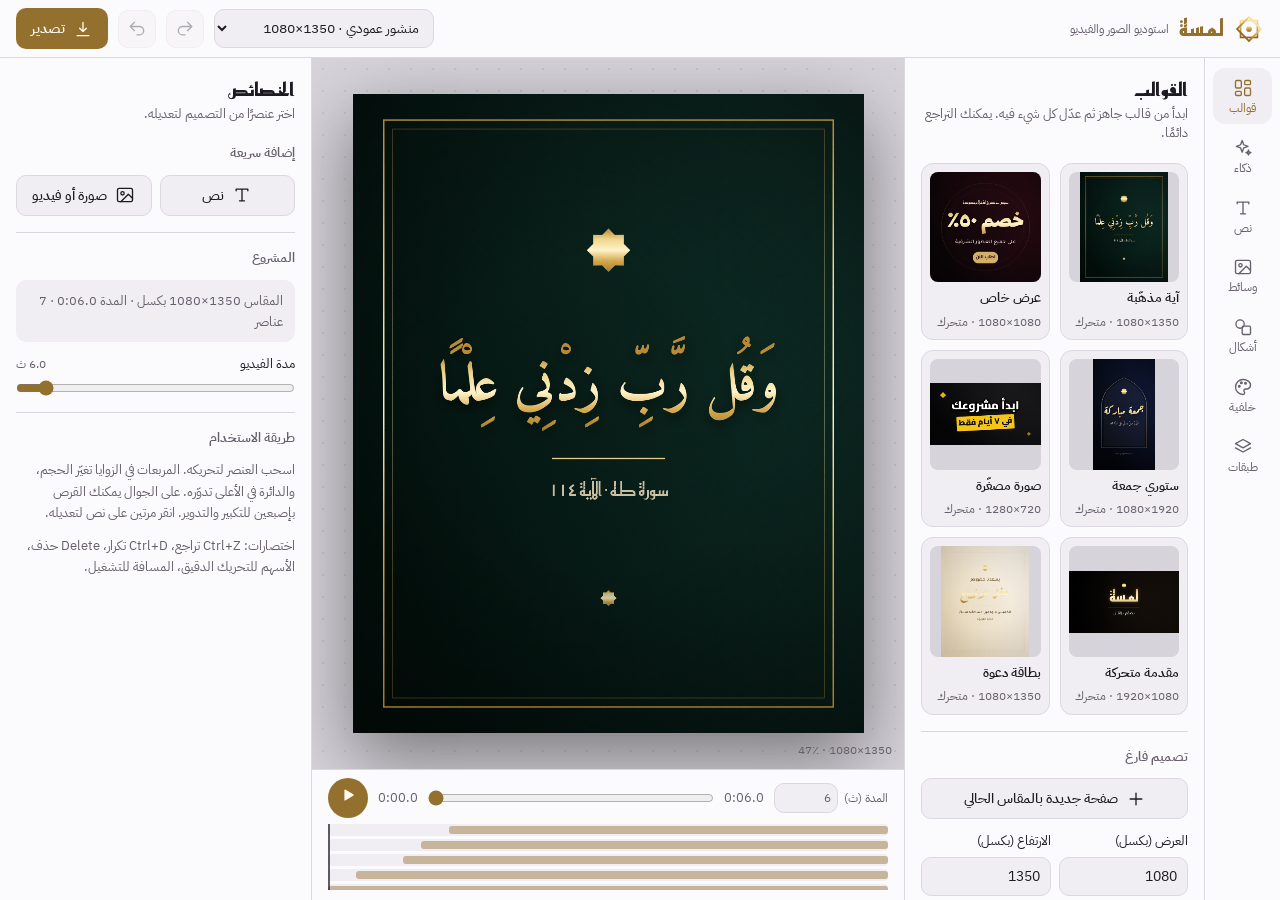
==== commit 4d4d4f1d: "Add motion video and AI image editing to Lamsa Studio - Motion video mode: text-to-video or image-to" ====
--- a/studio/index.html
+++ b/studio/index.html
@@ -1181,7 +1181,7 @@
 
 
 /* ---------- AI image generation ---------- */
-const PUBLIC_URL = 'https://raw.githack.com/abdulrahmanahmedelabed-prog/quran-ai/4d4d4f1dbc13d9aa856f47b93468f28a9d9badf0/studio/index.html';
+const PUBLIC_URL = 'https://raw.githack.com/abdulrahmanahmedelabed-prog/quran-ai/04a523fbbdf97f02c46c511039caff601e34018f/studio/index.html';
 const inClaude = !!(window.claude && typeof window.claude.use === 'function');
 const sampleCap = inClaude ? window.claude.use('sample').catch(() => null) : Promise.resolve(null);
 let aiSample = null;
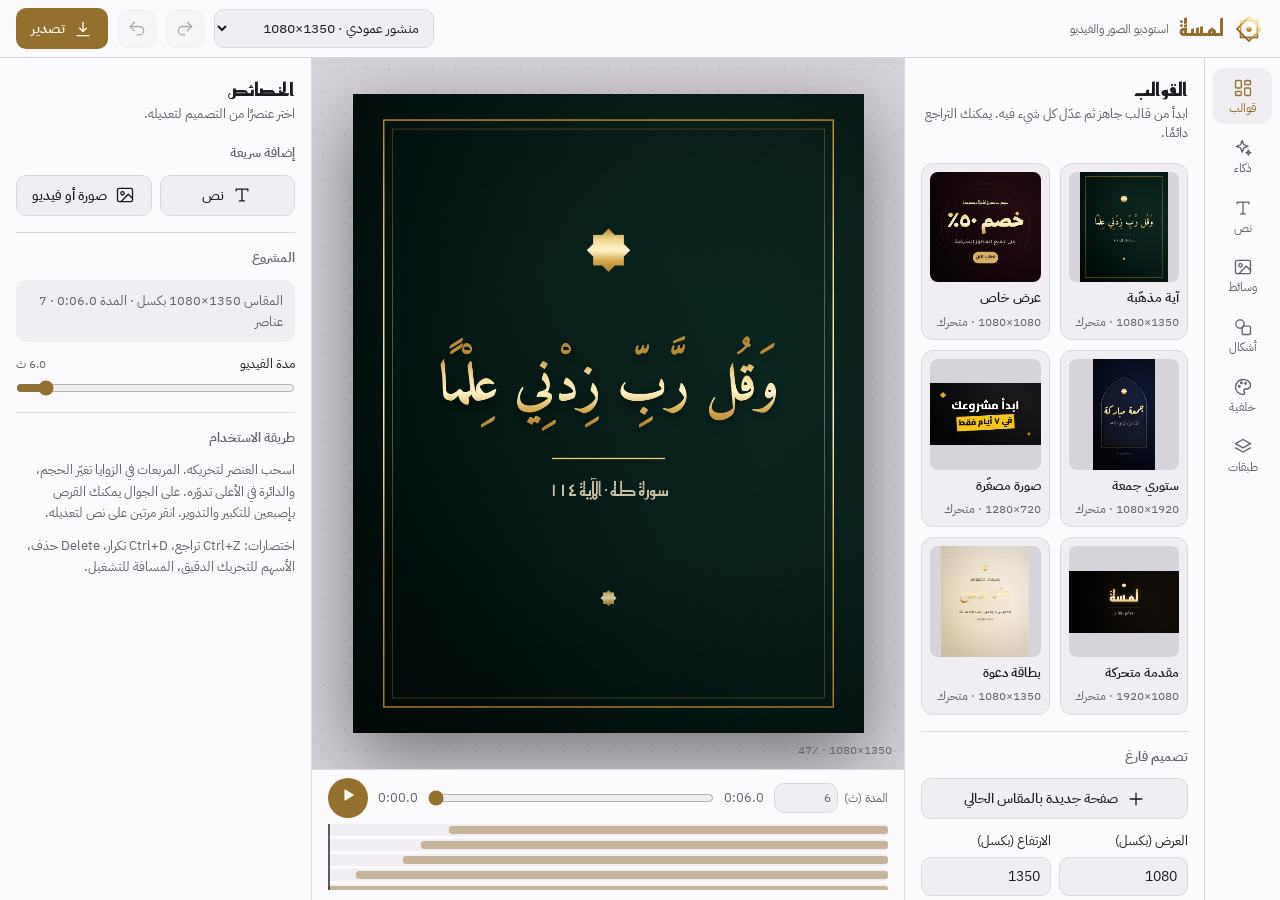
==== commit d64d6e7a: "Point Lamsa Studio's public link at the latest version Co-Authored-By: Claude Opus 5.5 <noreply@anth" ====
--- a/studio/index.html
+++ b/studio/index.html
@@ -1181,7 +1181,7 @@
 
 
 /* ---------- AI image generation ---------- */
-const PUBLIC_URL = 'https://raw.githack.com/abdulrahmanahmedelabed-prog/quran-ai/04a523fbbdf97f02c46c511039caff601e34018f/studio/index.html';
+const PUBLIC_URL = 'https://raw.githack.com/abdulrahmanahmedelabed-prog/quran-ai/38935d6be5efc3cd2434c279dfe7e21bf8aa0e05/studio/index.html';
 const inClaude = !!(window.claude && typeof window.claude.use === 'function');
 const sampleCap = inClaude ? window.claude.use('sample').catch(() => null) : Promise.resolve(null);
 let aiSample = null;
@@ -1224,7 +1224,9 @@
   }
 }
 async function genFlux(prompt, style, w, hh, seed, signal) {
-  let url = `https://image.pollinations.ai/prompt/${encodeURIComponent(prompt + ', ' + style)}?width=${w}&height=${hh}&seed=${seed}&model=flux&nologo=true&enhance=true&safe=true`;
+  // Flux does not understand Arabic: an untranslated prompt yields an unrelated picture, so never send one.
+  const en = await toEnglish(prompt, signal);
+  let url = `https://image.pollinations.ai/prompt/${encodeURIComponent(en + ', ' + style)}?width=${w}&height=${hh}&seed=${seed}&model=flux&nologo=true&safe=true`;
   if (AI.key) url += '&token=' + encodeURIComponent(AI.key);
   const r = await fetch(url, { signal });
   if (!r.ok) throw { code: 'http', status: r.status };
@@ -1239,13 +1241,26 @@
   if (trCache.has(text)) return trCache.get(text);
   const ask = 'Translate this image description into fluent, vivid English for an image generator. Output only the translation.\n\n' + text;
   let out = '';
-  try {
-    if (aiSample) out = (await aiSample(ask, { modelTier: 'quick', signal })).text;
-    else { const r = await fetch('https://text.pollinations.ai/' + encodeURIComponent(ask), { signal }); if (r.ok) out = await r.text(); }
-  } catch (e) { if (e && e.code === 'cancelled') throw e; }
+  if (aiSample) { try { out = (await aiSample(ask, { modelTier: 'quick', signal })).text; } catch (e) { if (e && e.code === 'cancelled') throw e; } }
   out = (out || '').trim();
+  if (!out || isAr(out)) out = await translateFree(text, signal);
   if (!out || isAr(out)) throw { code: 'translate' };
   trCache.set(text, out); return out;
+}
+/* Free translators tried in order; each one may be down or rate limited. */
+async function translateFree(text, signal) {
+  const tries = [
+    async () => { const r = await fetch('https://translate.googleapis.com/translate_a/single?client=gtx&sl=auto&tl=en&dt=t&q=' + encodeURIComponent(text), { signal });
+      const j = await r.json(); return j[0].map(x => x[0]).join(''); },
+    async () => { const r = await fetch('https://api.mymemory.translated.net/get?langpair=ar|en&q=' + encodeURIComponent(text.slice(0, 480)), { signal });
+      const j = await r.json(); const t = j.responseData && j.responseData.translatedText; return /MYMEMORY|QUERY LENGTH/i.test(t || '') ? '' : t; },
+    async () => { const r = await fetch('https://text.pollinations.ai/' + encodeURIComponent('Translate to English. Output only the translation:\n' + text), { signal }); return r.ok ? r.text() : ''; },
+  ];
+  for (const t of tries) {
+    try { const out = String((await t()) || '').trim(); if (out && !isAr(out)) return out; }
+    catch (e) { if (signal && signal.aborted) throw { code: 'cancelled' }; }
+  }
+  return '';
 }
 async function genHF(prompt, style, w, hh, seed, signal) {
   if (!AI.hf) throw { code: 'hf_key' };
@@ -1341,7 +1356,7 @@
       try { const blob = await genImage(p, AI.ctl.signal); out.push(addResult(blob, p)); }
       catch (e) {
         if (e && (e.code === 'cancelled' || e.name === 'AbortError')) throw e;
-        if (e && (e.code === 'hf_key' || e.code === 'not_granted' || (e.hf && [401, 402, 403].includes(e.status)))) throw e;
+        if (e && (e.code === 'hf_key' || e.code === 'translate' || e.code === 'not_granted' || (e.hf && [401, 402, 403].includes(e.status)))) throw e;
         fails++; lastErr = e;
       }
       AI.done++; updateAIStatus();
@@ -1378,15 +1393,20 @@
     else { const r = await fetch('https://text.pollinations.ai/' + encodeURIComponent(ask), { signal }); if (r.ok) text = await r.text(); }
     const m = text.match(/\[[\s\S]*\]/);
     const arr = m ? JSON.parse(m[0]) : null;
-    if (Array.isArray(arr) && arr.length) return arr.slice(0, n).map(s => ({ caption: String(s.caption || ''), prompt: String(s.prompt || s.caption || story) }));
+    if (Array.isArray(arr) && arr.length >= Math.min(2, n) && arr.every(x => x && x.prompt && !isAr(String(x.prompt))))
+      return arr.slice(0, n).map(x => ({ caption: String(x.caption || ''), prompt: String(x.prompt) }));
   } catch (e) { if (e && e.code === 'cancelled') throw e; }
-  // Fallback without a writer: each sentence of the idea becomes a scene.
-  const parts = story.split(/[\n.!؟?،]+/).map(s => s.trim()).filter(Boolean);
-  const src = parts.length ? parts : [story];
-  return Array.from({ length: Math.min(n, Math.max(src.length, 1)) }, (_, i) => ({ caption: src[i % src.length], prompt: src[i % src.length] + ', ' + story }));
+  // Fallback without a scene writer: the whole idea in English, framed with a different shot for each scene.
+  const en = await toEnglish(story, signal);
+  const shots = ['wide establishing shot', 'medium shot', 'close-up detail shot', 'aerial drone view', 'low angle shot', 'tracking side view', 'over the shoulder view', 'silhouette against the sky', 'wide final shot'];
+  const parts = story.split(/[\n.!؟?،]+|\s(?:ثم|حتى)\s/).map(x => x.trim()).filter(Boolean);
+  return Array.from({ length: n }, (_, i) => ({
+    caption: parts.length > 1 ? (parts[Math.floor(i * parts.length / n)] || '') : (i === 0 ? story : ''),
+    prompt: `${en}, scene ${i + 1} of ${n}, ${shots[i % shots.length]}, ${i < n / 3 ? 'beginning of the journey' : i < 2 * n / 3 ? 'middle of the journey' : 'end of the journey'}` }));
 }
 async function makeStoryVideo() {
   const story = AI.story.trim(); if (!story) return needText('#aiStory');
+  AI.story_ready = null;
   AI.busy = true; AI.ctl = new AbortController(); AI.done = 0; AI.total = AI.scenes; AI.status = 'يكتب المشاهد…'; renderTools();
   let scenes;
   try { scenes = await planScenes(story, AI.scenes, AI.ctl.signal); }
@@ -1400,11 +1420,15 @@
   D.duration = Math.min(600, ms.length * per);
   D.layers = ms.map((m, i) => mkMedia(D, 'image', m, { w: D.w, h: D.h,
     anim: { in: 'fade', dur: .8, start: i * per, end: i < ms.length - 1 ? (i + 1) * per + .8 : null, loop: 'kenburns' } }));
-  if (AI.captions) caps.forEach((c, i) => { if (c) D.layers.push(mkText(D, { text: c, font: 'Tajawal', size: Math.round(D.w * .05), y: D.h * .84,
+  // A caption shared by consecutive scenes is shown once, spanning all of them.
+  if (AI.captions) caps.forEach((c, i) => { if (!c || c === caps[i - 1]) return; let j = i; while (caps[j + 1] === c) j++; D.layers.push(mkText(D, { text: c, font: 'Tajawal', size: Math.round(D.w * .05), y: D.h * .84,
     box: { on: true, color: '#000000', alpha: .55, pad: Math.round(D.w * .02), radius: 14 },
-    anim: { in: 'up', out: 'fade', dur: .6, start: i * per + .4, end: Math.min(D.duration, (i + 1) * per - .1) } })); });
+    anim: { in: 'up', out: 'fade', dur: .6, start: i * per + .4, end: Math.min(D.duration, (j + 1) * per - .1) } })); });
   sel = null; T = 0; animPreview = true; loadDoc(D); commit();
-  toast(`الفيديو جاهز: ${ms.length} مشاهد. اضغط تشغيل للمعاينة أو تصدير لحفظه MP4.`);
+  AI.story_ready = { scenes: ms.length, dur: D.duration };
+  if (tab === 'ai') renderTools();
+  play();
+  toast(`الفيديو جاهز: ${ms.length} مشاهد · ${fmtT(D.duration)}. احفظه بزر «حفظ الفيديو MP4».`);
 }
 
 let jszipP = null;
@@ -1471,7 +1495,12 @@
     const ta = h('textarea', { id: 'aiStory', dir: 'auto', rows: 5, value: AI.story, placeholder: 'مثال: رحلة قافلة عبر الصحراء من الفجر حتى تصل إلى واحة عند الغروب', 'aria-label': 'فكرة الفيديو' });
     ta.addEventListener('input', () => { AI.story = ta.value; });
     add(sec('فكرة الفيديو', h('p', { class: 'hint' }, 'يقسّم الذكاء الاصطناعي الفكرة إلى مشاهد، ويرسم صورة لكل مشهد، ثم يحرّكها بزووم سينمائي وانتقالات وتعليق عربي. أضف موسيقى من تبويب الوسائط ثم صدّر MP4.'),
-      ta, ctlRange('عدد المشاهد', AI, 'scenes', 2, 20, 1), ctlRange('مدة كل مشهد', AI, 'sceneSec', 2, 10, .5, sec1), ctlToggle('تعليق مكتوب على كل مشهد', AI, 'captions')));
+      ta, ctlRange('عدد المشاهد', AI, 'scenes', 2, 20, 1), ctlRange('مدة كل مشهد', AI, 'sceneSec', 2, 10, .5, sec1), ctlToggle('تعليق مكتوب على كل مشهد', AI, 'captions'),
+      h('p', { class: 'hint' }, 'هذا الوضع مجاني ويصنع فيديو من مشاهد مرسومة تتحرك بالكاميرا. لحركة حقيقية داخل المشهد استخدم «فيديو متحرك».')));
+    if (AI.story_ready && !AI.busy) add(sec('الفيديو جاهز', h('div', { class: 'note' }, `${AI.story_ready.scenes} مشاهد · ${fmtT(AI.story_ready.dur)} · يظهر الآن في مساحة التصميم`),
+      h('div', { class: 'row2' },
+        h('button', { class: 'btn', onclick: () => { T = 0; play(); } }, icon('play'), 'تشغيل'),
+        h('button', { class: 'btn gold', onclick: () => { openExport(); exportVideo(); } }, icon('download'), 'حفظ الفيديو MP4'))));
   }
   add(sec('الأسلوب', ctlSeg(null, AI, 'style', AI_STYLES.map(([k, n]) => [k, n]))));
   add(sec('المحرّك',
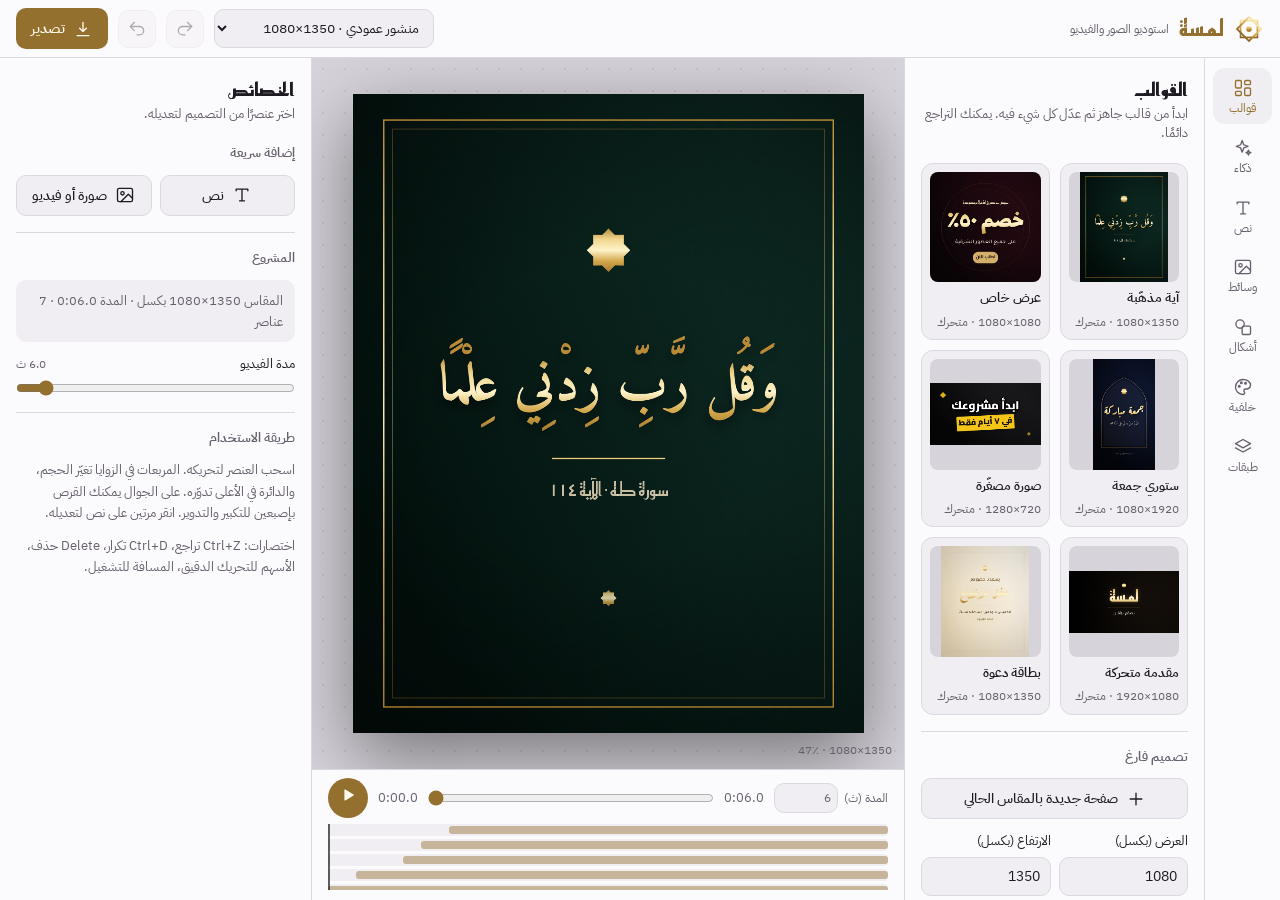
==== commit 38935d6b: "Fix unrelated images and single-image output in text-to-video Flux does not understand Arabic, so Ar" ====
--- a/studio/index.html
+++ b/studio/index.html
@@ -1181,7 +1181,7 @@
 
 
 /* ---------- AI image generation ---------- */
-const PUBLIC_URL = 'https://raw.githack.com/abdulrahmanahmedelabed-prog/quran-ai/38935d6be5efc3cd2434c279dfe7e21bf8aa0e05/studio/index.html';
+const PUBLIC_URL = 'https://raw.githack.com/abdulrahmanahmedelabed-prog/quran-ai/4d4d4f1dbc13d9aa856f47b93468f28a9d9badf0/studio/index.html';
 const inClaude = !!(window.claude && typeof window.claude.use === 'function');
 const sampleCap = inClaude ? window.claude.use('sample').catch(() => null) : Promise.resolve(null);
 let aiSample = null;
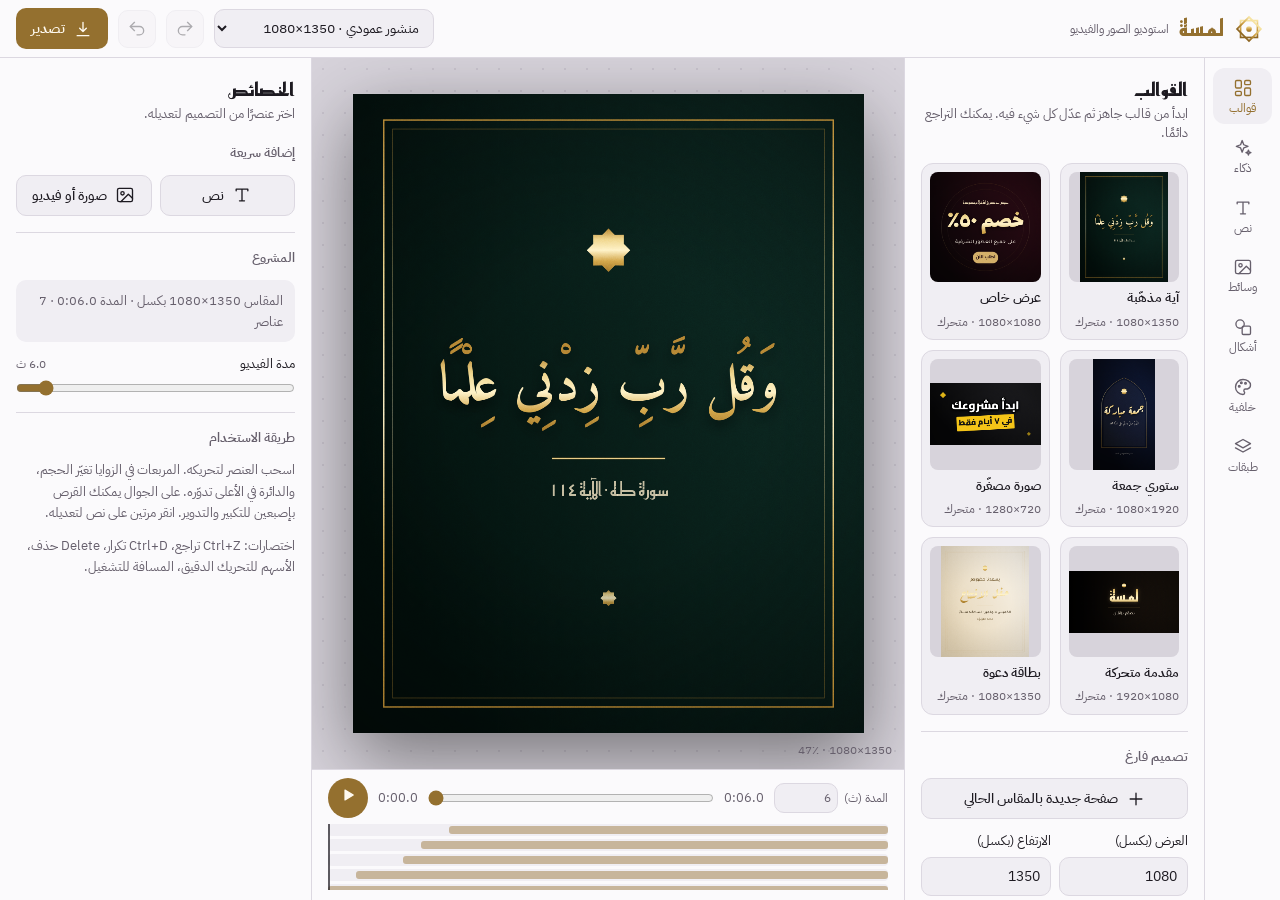
==== commit 8960723b: "Keep Arabic subjects intact when prompting image models Plain translation turns «قافلة» into "carava" ====
--- a/studio/index.html
+++ b/studio/index.html
@@ -1181,7 +1181,7 @@
 
 
 /* ---------- AI image generation ---------- */
-const PUBLIC_URL = 'https://raw.githack.com/abdulrahmanahmedelabed-prog/quran-ai/4d4d4f1dbc13d9aa856f47b93468f28a9d9badf0/studio/index.html';
+const PUBLIC_URL = 'https://raw.githack.com/abdulrahmanahmedelabed-prog/quran-ai/38935d6be5efc3cd2434c279dfe7e21bf8aa0e05/studio/index.html';
 const inClaude = !!(window.claude && typeof window.claude.use === 'function');
 const sampleCap = inClaude ? window.claude.use('sample').catch(() => null) : Promise.resolve(null);
 let aiSample = null;
@@ -1245,7 +1245,32 @@
   out = (out || '').trim();
   if (!out || isAr(out)) out = await translateFree(text, signal);
   if (!out || isAr(out)) throw { code: 'translate' };
+  out = withHints(text, out);
   trCache.set(text, out); return out;
+}
+/* Arabic words whose plain English translation misleads an image model ("caravan" draws a camper van).
+   When the Arabic prompt mentions one, its unambiguous meaning is put at the front of the English prompt. */
+const AR_HINTS = [
+  [/قافل|قوافل/, 'camel caravan: a long line of camels carrying travelers and goods, no cars, no vehicles'],
+  [/جمل|جمال|إبل|ابل|ناق|هجن/, 'camels'],
+  [/خيم/, 'traditional bedouin tents'],
+  [/واح/, 'desert oasis with date palm trees and water'],
+  [/بدو|بدوي/, 'bedouin people in traditional robes'],
+  [/فانوس|فوانيس/, 'traditional Ramadan lantern (fanous) of brass and colored glass'],
+  [/دل[ةه]\b|دلال/, 'traditional Arabic dallah coffee pot'],
+  [/قهوة عربي/, 'Arabic coffee in small finjan cups'],
+  [/مسجد|جامع|مساجد/, 'mosque with minaret and dome'],
+  [/هلال/, 'crescent moon'],
+  [/كعب[ةه]/, 'the Kaaba in Mecca'],
+  [/نخل/, 'date palm trees'],
+  [/صقر|صقور/, 'falcon'],
+  [/مبخر|بخور/, 'traditional Arabic incense burner (mabkhara) with smoke'],
+  [/عباي|عباء/, 'traditional black abaya'],
+  [/شماغ|غتر[ةه]|عقال/, 'traditional Arab headdress (shemagh with agal)'],
+];
+function withHints(ar, en) {
+  const hints = AR_HINTS.filter(([re]) => re.test(ar)).map(([, h]) => h);
+  return hints.length ? `${hints.join('; ')}. ${en}` : en;
 }
 /* Free translators tried in order; each one may be down or rate limited. */
 async function translateFree(text, signal) {
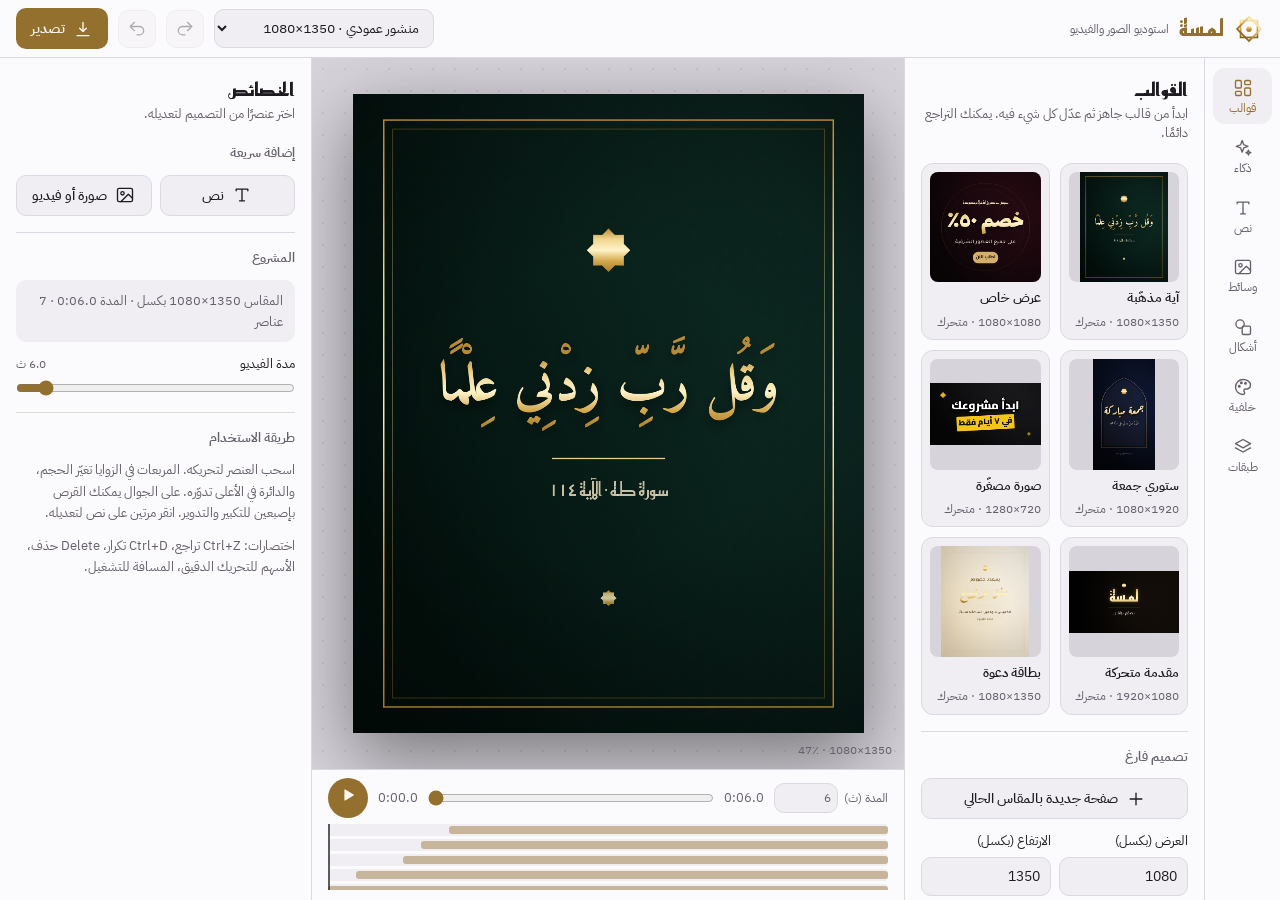
==== commit 7659fc85: "Point Lamsa Studio's public link at the latest version Co-Authored-By: Claude Opus 5.5 <noreply@anth" ====
--- a/studio/index.html
+++ b/studio/index.html
@@ -1181,7 +1181,7 @@
 
 
 /* ---------- AI image generation ---------- */
-const PUBLIC_URL = 'https://raw.githack.com/abdulrahmanahmedelabed-prog/quran-ai/38935d6be5efc3cd2434c279dfe7e21bf8aa0e05/studio/index.html';
+const PUBLIC_URL = 'https://raw.githack.com/abdulrahmanahmedelabed-prog/quran-ai/8960723b6c90acda56c39c28161566398eb1f898/studio/index.html';
 const inClaude = !!(window.claude && typeof window.claude.use === 'function');
 const sampleCap = inClaude ? window.claude.use('sample').catch(() => null) : Promise.resolve(null);
 let aiSample = null;
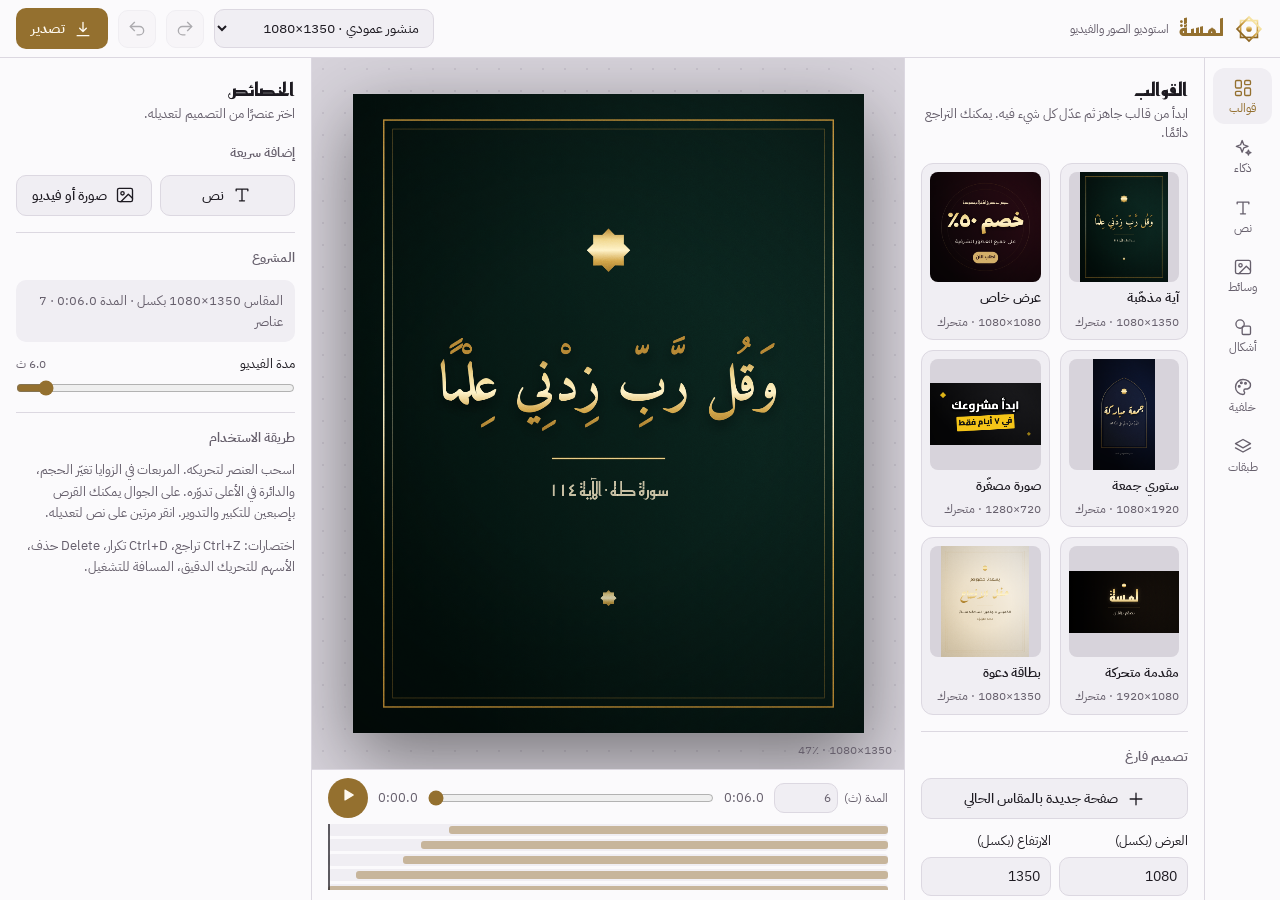
==== commit 1c3b1e82: "Publish Lamsa Studio on GitHub Pages A workflow copies studio/index.html to the gh-pages branch on e" ====
--- a/studio/index.html
+++ b/studio/index.html
@@ -1181,7 +1181,7 @@
 
 
 /* ---------- AI image generation ---------- */
-const PUBLIC_URL = 'https://raw.githack.com/abdulrahmanahmedelabed-prog/quran-ai/8960723b6c90acda56c39c28161566398eb1f898/studio/index.html';
+const PUBLIC_URL = 'https://abdulrahmanahmedelabed-prog.github.io/quran-ai/';
 const inClaude = !!(window.claude && typeof window.claude.use === 'function');
 const sampleCap = inClaude ? window.claude.use('sample').catch(() => null) : Promise.resolve(null);
 let aiSample = null;
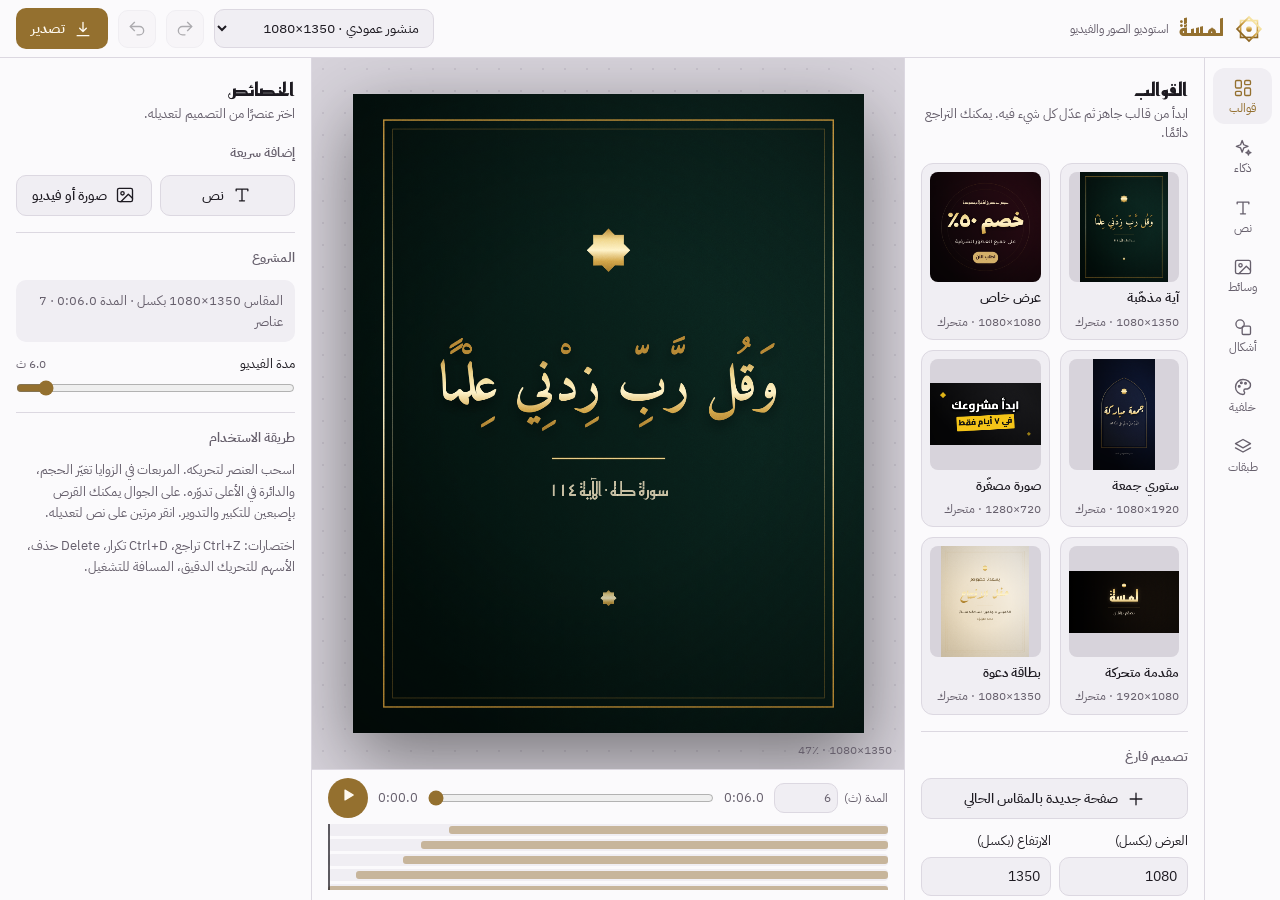
==== commit 7eb48d55: "Improve image accuracy: positive-only hints and stronger models - The caravan hint said "no cars, no" ====
--- a/studio/index.html
+++ b/studio/index.html
@@ -1249,10 +1249,11 @@
   trCache.set(text, out); return out;
 }
 /* Arabic words whose plain English translation misleads an image model ("caravan" draws a camper van).
-   When the Arabic prompt mentions one, its unambiguous meaning is put at the front of the English prompt. */
+   When the Arabic prompt mentions one, its unambiguous meaning is put at the front of the English prompt.
+   Hints are phrased positively only: image models ignore "no", so "no vehicles" draws vehicles. */
 const AR_HINTS = [
-  [/قافل|قوافل/, 'camel caravan: a long line of camels carrying travelers and goods, no cars, no vehicles'],
-  [/جمل|جمال|إبل|ابل|ناق|هجن/, 'camels'],
+  [/قافل|قوافل/, 'a long camel caravan walking in single file across sand dunes, riders in robes sitting on the camels, cargo bundles tied to their humps'],
+  [/جمل|جمال|إبل|ابل|ناق|هجن/, 'dromedary camels with complete heads, long curved necks and full bodies, anatomically correct'],
   [/خيم/, 'traditional bedouin tents'],
   [/واح/, 'desert oasis with date palm trees and water'],
   [/بدو|بدوي/, 'bedouin people in traditional robes'],
@@ -1290,14 +1291,20 @@
 async function genHF(prompt, style, w, hh, seed, signal) {
   if (!AI.hf) throw { code: 'hf_key' };
   const en = await toEnglish(prompt, signal);
-  const r = await fetch('https://router.huggingface.co/hf-inference/models/black-forest-labs/FLUX.1-schnell', {
-    method: 'POST', signal, headers: { Authorization: 'Bearer ' + AI.hf, 'Content-Type': 'application/json', Accept: 'image/png' },
-    body: JSON.stringify({ inputs: en + ', ' + style, parameters: { width: w, height: hh, seed: seed % 2147483647, num_inference_steps: 4 } }) });
-  if (!r.ok) throw { code: 'http', status: r.status, hf: true };
-  const b = await r.blob();
-  if (!b.type.startsWith('image/')) throw { code: 'http', status: 502 };
-  return b;
-}
+  const hf = await loadHF();
+  try {
+    const b = await hf.textToImage({ accessToken: AI.hf, provider: 'auto', model: AI.hfModel, inputs: en + ', ' + style,
+      parameters: { width: w, height: hh, seed: seed % 2147483647 } }, { outputType: 'blob', signal });
+    if (!b || !b.size) throw { code: 'http', status: 502, hf: true };
+    return b;
+  } catch (e) {
+    const x = hfRaw(e, signal);
+    if (x.code === 'hf_fail' && /429|rate/i.test(x.detail || '')) throw { code: 'http', status: 429, hf: true };
+    throw x;
+  }
+}
+const HF_IMG_MODELS = [['black-forest-labs/FLUX.1-dev', 'FLUX.1 dev · أعلى جودة'], ['Qwen/Qwen-Image', 'Qwen Image · ممتاز للتفاصيل'], ['black-forest-labs/FLUX.1-schnell', 'FLUX.1 schnell · الأسرع والأرخص']];
+try { AI.hfModel = localStorage.getItem('lamsa-hf-model') || HF_IMG_MODELS[0][0]; } catch (e) { AI.hfModel = HF_IMG_MODELS[0][0]; }
 function cleanSvg(text, w, hh) {
   const m = String(text).match(/<svg[\s\S]*<\/svg>/i); if (!m) throw { code: 'empty_completion' };
   const doc = new DOMParser().parseFromString(m[0], 'image/svg+xml');
@@ -1530,9 +1537,10 @@
   add(sec('الأسلوب', ctlSeg(null, AI, 'style', AI_STYLES.map(([k, n]) => [k, n]))));
   add(sec('المحرّك',
     engines.length > 1 ? ctlSeg(null, AI, 'engine', engines, () => renderTools()) : null,
-    AI.engine === 'flux' ? [h('p', { class: 'hint' }, 'نموذج Flux عبر خدمة Pollinations المجانية، بلا تسجيل. الخدمة تحدّ من سرعة الطلبات، والبرنامج يعيد المحاولة تلقائيًا عند الانشغال.'),
+    AI.engine === 'flux' ? [h('p', { class: 'hint' }, 'محرك مجاني بلا تسجيل عبر Pollinations، مناسب للمناظر والخلفيات لكنه قد يشوّه الحيوانات والوجوه. للدقة العالية استخدم Hugging Face. الخدمة تحدّ من سرعة الطلبات، والبرنامج يعيد المحاولة تلقائيًا.'),
       h('details', {}, h('summary', { class: 'hint', style: 'cursor:pointer' }, 'مفتاح Pollinations (اختياري، لسرعة أعلى)'), keyInput(null, 'key', 'lamsa-ai-key', 'اتركه فارغًا للاستخدام المجاني'))] : null,
-    AI.engine === 'hf' ? [h('p', { class: 'hint' }, 'FLUX.1-schnell على Hugging Face بمفتاحك. الحساب المجاني له رصيد شهري صغير، والاشتراك المدفوع يرفعه. الوصف العربي يُترجم تلقائيًا.'),
+    AI.engine === 'hf' ? [h('p', { class: 'hint' }, 'نماذج احترافية على Hugging Face بمفتاحك، أدق بكثير من المحرك المجاني في الحيوانات والوجوه والأيدي. الحساب المجاني له رصيد شهري صغير، والاشتراك المدفوع يرفعه.'),
+      ctlSelect('النموذج', AI, 'hfModel', HF_IMG_MODELS, () => { try { localStorage.setItem('lamsa-hf-model', AI.hfModel); } catch (e) {} }),
       keyInput('مفتاح Hugging Face', 'hf', 'lamsa-hf-key', 'hf_...'),
       h('p', { class: 'hint' }, 'يُحفظ المفتاح في متصفحك فقط ويُرسل إلى Hugging Face وحدها.')] : null,
     AI.engine === 'claude' ? h('p', { class: 'hint' }, 'Claude يرسم لوحة فنية متجهية مفصّلة. أنسب للرسوم والشعارات والخلفيات الزخرفية منه للصور الفوتوغرافية، ويستغرق نصف دقيقة إلى دقيقتين للصورة.') : null,
